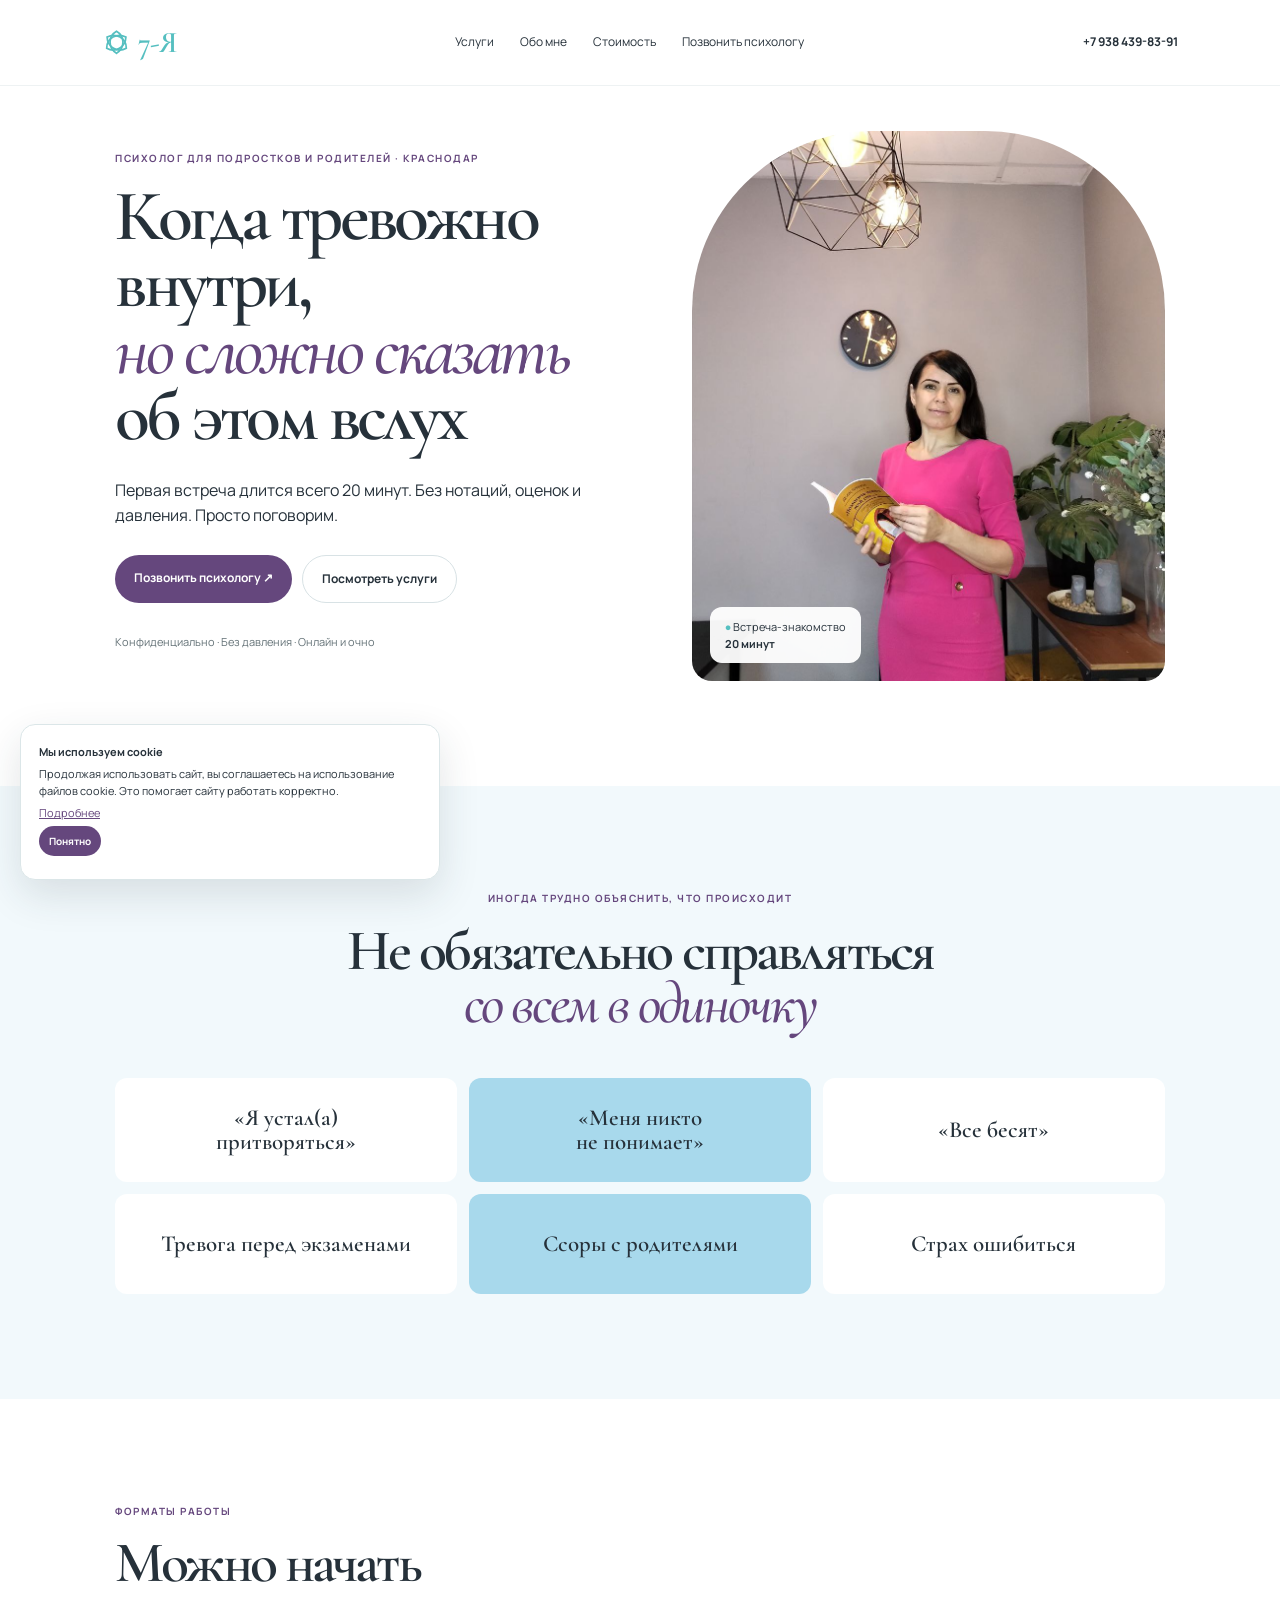
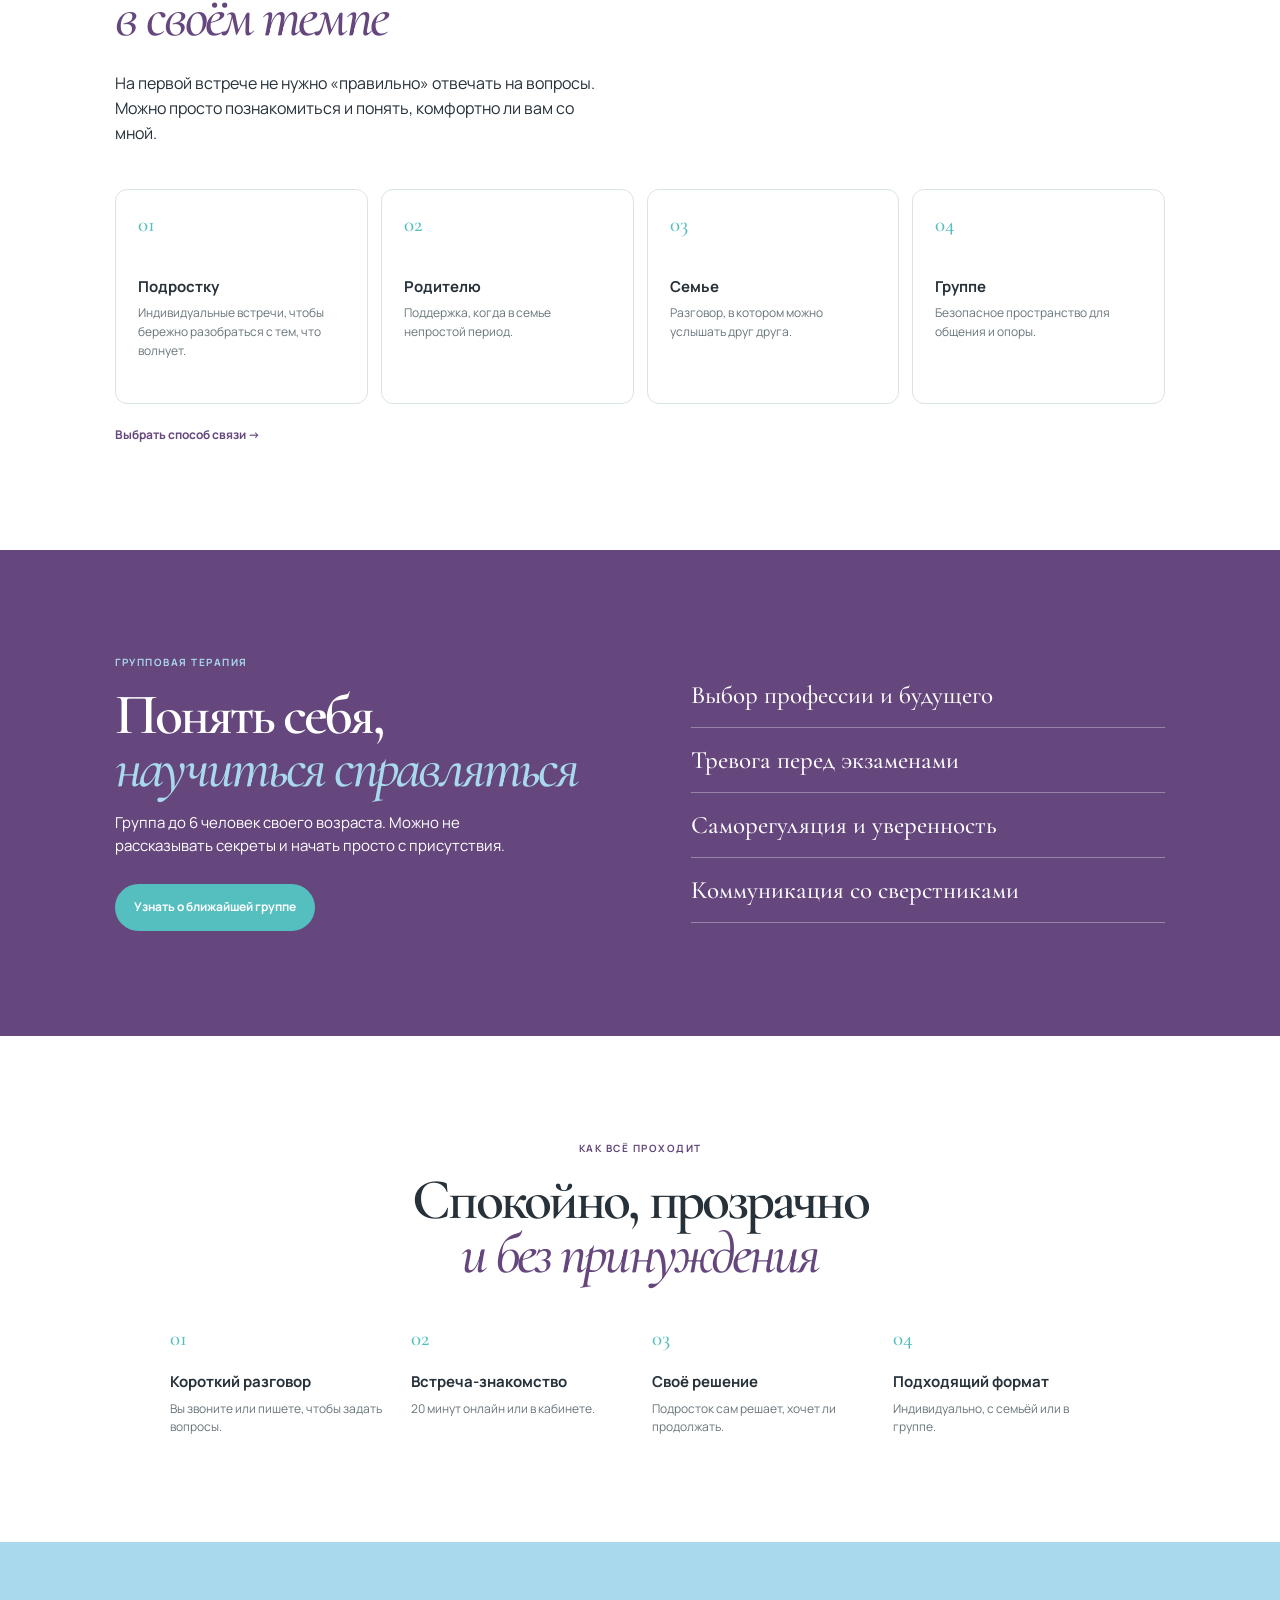
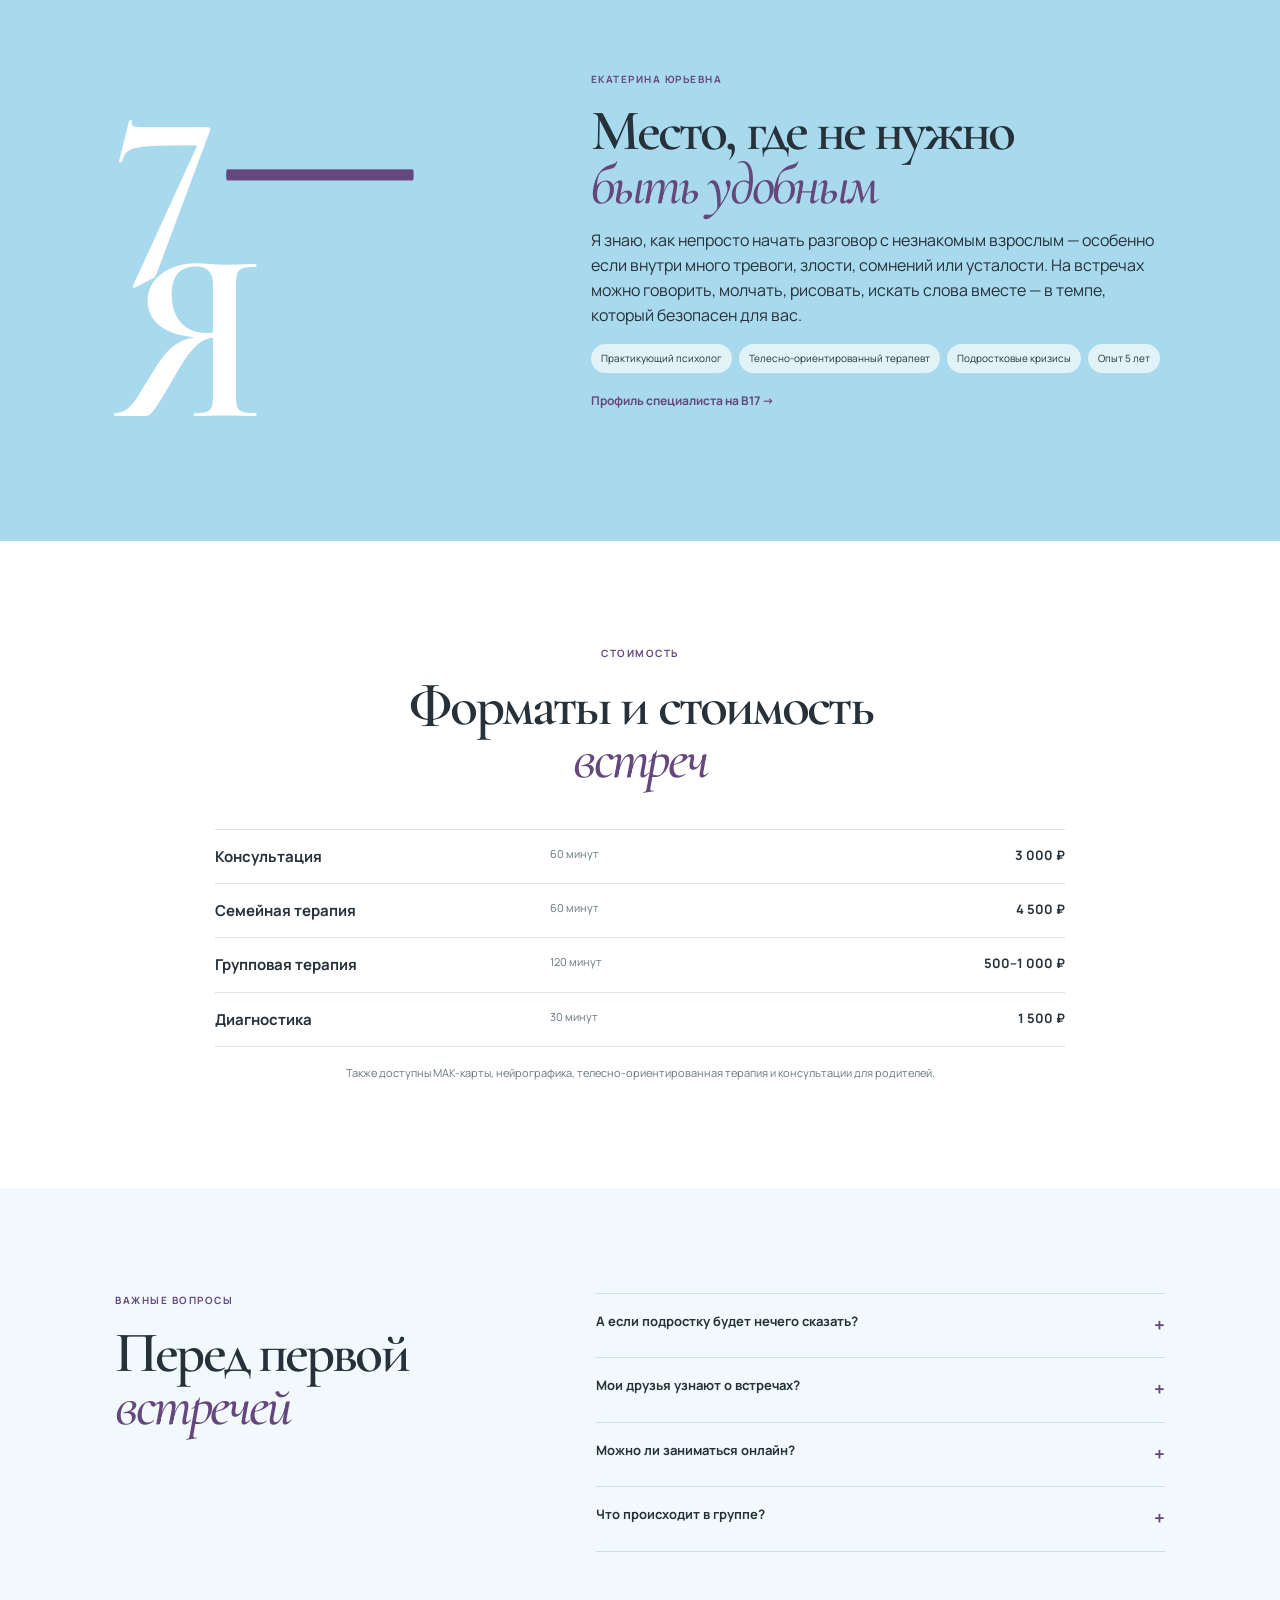
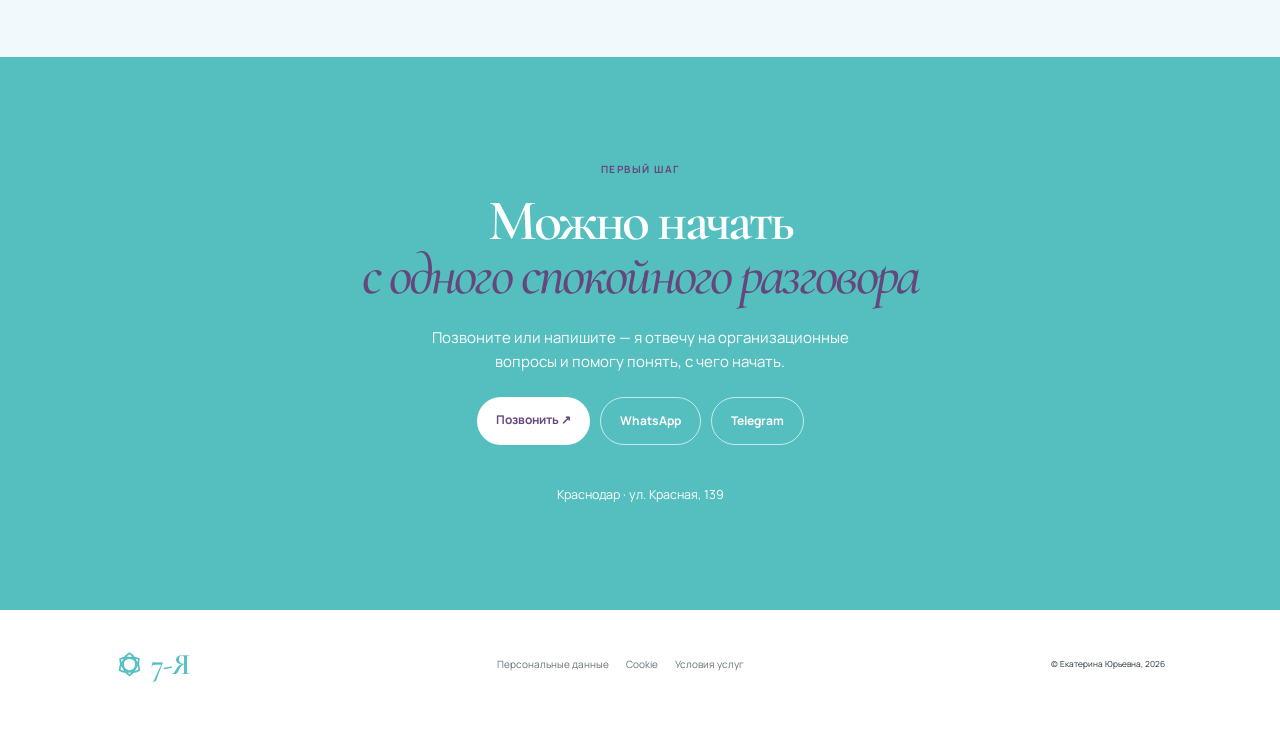
==== index.html @ a38f3672 "Link services CTA to contact options" ====
<!doctype html>
<html lang="ru"><head><meta charset="UTF-8"><meta name="viewport" content="width=device-width,initial-scale=1.0"><meta name="description" content="Психолог для подростков и семей в Краснодаре. Бережная поддержка без оценок и давления."><title>7-Я — психолог для подростков и родителей</title><link rel="preconnect" href="https://fonts.googleapis.com"><link rel="preconnect" href="https://fonts.gstatic.com" crossorigin><link href="https://fonts.googleapis.com/css2?family=Cormorant+Garamond:wght@500;600;700&family=Manrope:wght@400;500;600;700&display=swap" rel="stylesheet"><link rel="stylesheet" href="styles.css"></head>
<body><header><a class="brand" href="#top" aria-label="7-Я, на главную"><svg class="triquetra" viewBox="0 0 64 64" aria-hidden="true"><g fill="none" stroke="currentColor" stroke-width="3.8" stroke-linecap="round"><path d="M32 7C13 18 13 44 32 56C51 44 51 18 32 7Z"/><path d="M32 7C13 18 13 44 32 56C51 44 51 18 32 7Z" transform="rotate(120 32 32)"/><path d="M32 7C13 18 13 44 32 56C51 44 51 18 32 7Z" transform="rotate(240 32 32)"/></g></svg><span class="brand-name">7-Я</span></a><nav id="site-menu"><a href="#services">Услуги</a><a href="#about">Обо мне</a><a href="#prices">Стоимость</a><a class="menu-call" href="tel:+79384398391">Позвонить психологу</a></nav><a href="tel:+79384398391" class="phone">+7 938 439-83-91</a><a href="tel:+79384398391" class="phone-icon" aria-label="Позвонить психологу">☎</a><button class="menu-toggle" aria-label="Открыть меню" aria-expanded="false" aria-controls="site-menu"><span></span><span></span><span></span></button></header>
<main id="top"><section class="hero section"><div><p class="eyebrow">Психолог для подростков и родителей · Краснодар</p><h1>Когда тревожно внутри,<br><i>но сложно сказать</i> об этом вслух</h1><p class="lead">Первая встреча длится всего 20 минут. Без нотаций, оценок и давления. Просто поговорим.</p><p class="buttons"><a class="button" href="tel:+79384398391" aria-label="Позвонить психологу по номеру +7 938 439-83-91">Позвонить психологу ↗</a><a class="button secondary" href="#services">Посмотреть услуги</a></p><p class="facts">Конфиденциально · Без давления · Онлайн и очно</p></div><div class="hero-photo"><img src="assets/hero-ekaterina.png" alt="Екатерина Юрьевна в кабинете психолога"><small>● Встреча-знакомство<br><b>20 минут</b></small></div></section>
<section class="section pale center"><p class="eyebrow">Иногда трудно объяснить, что происходит</p><h2>Не обязательно справляться<br><i>со всем в одиночку</i></h2><div class="feelings"><span>«Я устал(а)<br>притворяться»</span><span>«Меня никто<br>не понимает»</span><span>«Все бесят»</span><span>Тревога перед экзаменами</span><span>Ссоры с родителями</span><span>Страх ошибиться</span></div></section>
<section id="services" class="section"><p class="eyebrow">Форматы работы</p><h2>Можно начать<br><i>в своём темпе</i></h2><p class="intro">На первой встрече не нужно «правильно» отвечать на вопросы. Можно просто познакомиться и понять, комфортно ли вам со мной.</p><div class="cards"><article><b>01</b><h3>Подростку</h3><p>Индивидуальные встречи, чтобы бережно разобраться с тем, что волнует.</p></article><article><b>02</b><h3>Родителю</h3><p>Поддержка, когда в семье непростой период.</p></article><article><b>03</b><h3>Семье</h3><p>Разговор, в котором можно услышать друг друга.</p></article><article><b>04</b><h3>Группе</h3><p>Безопасное пространство для общения и опоры.</p></article></div><a class="link" href="#contact">Выбрать способ связи →</a></section>
<section class="section violet group"><div><p class="eyebrow">Групповая терапия</p><h2>Понять себя,<br><i>научиться справляться</i></h2><p>Группа до 6 человек своего возраста. Можно не рассказывать секреты и начать просто с присутствия.</p><a class="button aqua" href="tel:+79384398391">Узнать о ближайшей группе</a></div><ul><li>Выбор профессии и будущего</li><li>Тревога перед экзаменами</li><li>Саморегуляция и уверенность</li><li>Коммуникация со сверстниками</li></ul></section>
<section class="section center"><p class="eyebrow">Как всё проходит</p><h2>Спокойно, прозрачно<br><i>и без принуждения</i></h2><div class="steps"><article><b>01</b><h3>Короткий разговор</h3><p>Вы звоните или пишете, чтобы задать вопросы.</p></article><article><b>02</b><h3>Встреча-знакомство</h3><p>20 минут онлайн или в кабинете.</p></article><article><b>03</b><h3>Своё решение</h3><p>Подросток сам решает, хочет ли продолжать.</p></article><article><b>04</b><h3>Подходящий формат</h3><p>Индивидуально, с семьёй или в группе.</p></article></div></section>
<section id="about" class="section about"><div class="seven">7<span>—</span>Я</div><div><p class="eyebrow">Екатерина Юрьевна</p><h2>Место, где не нужно<br><i>быть удобным</i></h2><p>Я знаю, как непросто начать разговор с незнакомым взрослым — особенно если внутри много тревоги, злости, сомнений или усталости. На встречах можно говорить, молчать, рисовать, искать слова вместе — в темпе, который безопасен для вас.</p><p class="tags"><span>Практикующий психолог</span><span>Телесно-ориентированный терапевт</span><span>Подростковые кризисы</span><span>Опыт 5 лет</span></p><a class="link" href="https://www.b17.ru/id671704/?prt=671704" target="_blank" rel="noreferrer">Профиль специалиста на B17 →</a></div></section>
<section id="prices" class="section center"><p class="eyebrow">Стоимость</p><h2>Форматы и стоимость<br><i>встреч</i></h2><div class="prices"><p><b>Консультация</b><span>60 минут</span><strong>3 000 ₽</strong></p><p><b>Семейная терапия</b><span>60 минут</span><strong>4 500 ₽</strong></p><p><b>Групповая терапия</b><span>120 минут</span><strong>500–1 000 ₽</strong></p><p><b>Диагностика</b><span>30 минут</span><strong>1 500 ₽</strong></p></div><small>Также доступны МАК-карты, нейрографика, телесно-ориентированная терапия и консультации для родителей.</small></section>
<section class="section pale faq"><div><p class="eyebrow">Важные вопросы</p><h2>Перед первой<br><i>встречей</i></h2></div><div><details><summary>А если подростку будет нечего сказать? <b>+</b></summary><p>Это нормально. Молчание тоже может быть частью разговора — психолог умеет бережно оставлять для него место.</p></details><details><summary>Мои друзья узнают о встречах? <b>+</b></summary><p>Нет. Конфиденциальность — важная часть безопасного пространства.</p></details><details><summary>Можно ли заниматься онлайн? <b>+</b></summary><p>Да, можно выбрать онлайн-встречу или очный формат в Краснодаре.</p></details><details><summary>Что происходит в группе? <b>+</b></summary><p>В группе действуют правила уважения и конфиденциальности.</p></details></div></section>
<section id="contact" class="section contact center"><p class="eyebrow">Первый шаг</p><h2>Можно начать<br><i>с одного спокойного разговора</i></h2><p>Позвоните или напишите — я отвечу на организационные вопросы и помогу понять, с чего начать.</p><p class="buttons"><a class="button white" href="tel:+79384398391">Позвонить ↗</a><a class="button clear" href="https://wa.me/79384398391">WhatsApp</a><a class="button clear" href="https://t.me/Kattifa">Telegram</a></p><small>Краснодар · ул. Красная, 139</small></section></main>
<footer><a class="brand" href="#top" aria-label="7-Я, на главную"><svg class="triquetra" viewBox="0 0 64 64" aria-hidden="true"><g fill="none" stroke="currentColor" stroke-width="3.8" stroke-linecap="round"><path d="M32 7C13 18 13 44 32 56C51 44 51 18 32 7Z"/><path d="M32 7C13 18 13 44 32 56C51 44 51 18 32 7Z" transform="rotate(120 32 32)"/><path d="M32 7C13 18 13 44 32 56C51 44 51 18 32 7Z" transform="rotate(240 32 32)"/></g></svg><span class="brand-name">7-Я</span></a><div><a href="legal.html#privacy">Персональные данные</a><a href="legal.html#cookies">Cookie</a><a href="legal.html#offer">Условия услуг</a></div><small>© Екатерина Юрьевна, 2026</small></footer><div class="mobile"><a href="tel:+79384398391">Позвонить</a><a href="https://wa.me/79384398391">Написать</a><a href="#services">Услуги</a></div><aside class="cookie" id="cookie"><b>Мы используем cookie</b><p>Продолжая использовать сайт, вы соглашаетесь на использование файлов cookie. Это помогает сайту работать корректно.</p><a href="legal.html#cookies">Подробнее</a><p><button data-cookie="accepted">Понятно</button></p></aside><script src="script.js"></script></body></html>
---- styles.css ----
:root{--ink:#26313a;--v:#65477d;--t:#55bfc0;--sky:#a8d9ec;--pale:#f2f9fc;--serif:"Cormorant Garamond",Georgia,serif;--sans:Manrope,Arial,sans-serif}*{box-sizing:border-box}html{scroll-behavior:smooth}body{margin:0;color:var(--ink);font:400 15px/1.55 var(--sans)}a{text-decoration:none;color:inherit}header{height:86px;padding:0 8vw;display:flex;align-items:center;justify-content:space-between;gap:25px}.brand{font:600 30px/1 var(--serif)}.brand span{color:var(--t)}nav{display:flex;gap:26px;font-size:12px}.phone{font-size:12px;font-weight:700}.section{padding:105px 9vw}.hero{display:grid;grid-template-columns:1.04fr .96fr;gap:5vw;align-items:center;padding-top:45px;min-height:650px}.eyebrow{font-size:10px;letter-spacing:.15em;text-transform:uppercase;color:var(--v);font-weight:700;margin:0 0 18px}h1,h2{font:600 clamp(46px,5.6vw,77px)/.93 var(--serif);letter-spacing:-.05em;margin:0}h2{font-size:clamp(42px,4.5vw,65px)}h1 i,h2 i{font-weight:500;color:var(--v)}.lead,.intro{font-size:16px;max-width:500px;margin:27px 0}.buttons{display:flex;gap:10px;flex-wrap:wrap}.button{display:inline-flex;padding:14px 19px;border-radius:99px;background:var(--v);color:#fff;font-size:12px;font-weight:700;transition:.2s}.button:hover{transform:translateY(-2px)}.secondary{background:#fff;color:var(--ink);border:1px solid #d8e2e5}.facts{font-size:11px;color:#647277;margin-top:30px}.hero-photo{height:550px;position:relative;border-radius:180px 180px 20px 20px;overflow:hidden}.hero-photo img{width:100%;height:100%;object-fit:cover}.hero-photo small{position:absolute;bottom:18px;left:18px;background:#fffffff2;padding:11px 15px;border-radius:12px;font-size:11px}.hero-photo small:first-letter{color:var(--t)}.pale{background:var(--pale)}.center{text-align:center}.feelings{display:grid;grid-template-columns:repeat(3,1fr);gap:12px;margin-top:46px}.feelings span{padding:28px 12px;min-height:100px;border-radius:12px;background:#fff;display:flex;align-items:center;justify-content:center;font:600 23px/1.05 var(--serif)}.feelings span:nth-child(2),.feelings span:nth-child(5){background:var(--sky)}.cards{display:grid;grid-template-columns:repeat(4,1fr);gap:13px;margin:43px 0 18px;text-align:left}.cards article{min-height:215px;border:1px solid #d9e4e7;border-radius:12px;padding:22px}.cards article>b,.steps article>b{color:var(--t);font:500 21px var(--serif)}h3{margin:38px 0 6px;font-size:15px}.cards p,.steps p{margin:0;color:#67747a;font-size:12px}.link{font-size:12px;font-weight:700;color:var(--v)}.violet{background:var(--v);color:#fff}.violet .eyebrow,.violet h2 i{color:var(--sky)}.group{display:grid;grid-template-columns:1fr 1fr;align-items:center;gap:8vw}.group>div>p{max-width:420px}.aqua{background:var(--t);margin-top:12px}.group ul{padding:0;margin:0;list-style:none}.group li{font:500 25px var(--serif);padding:17px 0;border-bottom:1px solid #ffffff55}.steps{margin:45px auto 0;max-width:940px;display:grid;grid-template-columns:repeat(4,1fr);text-align:left;gap:24px}.steps h3{margin:18px 0 7px}.about{background:var(--sky);display:grid;grid-template-columns:.65fr 1fr;gap:8vw;align-items:center}.seven{font:600 clamp(140px,19vw,270px)/.8 var(--serif);color:#fff}.seven span{color:var(--v)}.about>div>p:not(.eyebrow):not(.tags){font-size:16px;max-width:580px}.tags{display:flex;flex-wrap:wrap;gap:7px}.tags span{font-size:10px;background:#ffffffa8;border-radius:99px;padding:7px 10px}.prices{margin:42px auto 13px;max-width:850px;border-top:1px solid #d8e3e6;text-align:left}.prices p{display:grid;grid-template-columns:1.3fr 1fr 1fr;margin:0;padding:15px 0;border-bottom:1px solid #d8e3e6}.prices span,.prices+small{font-size:11px;color:#68777d}.prices strong{text-align:right;font-size:13px}.faq{display:grid;grid-template-columns:.8fr 1.2fr;gap:8vw;text-align:left}.faq details{padding:17px 0;border-top:1px solid #cfdee2}.faq details:last-child{border-bottom:1px solid #cfdee2}.faq summary{font-size:13px;font-weight:700;cursor:pointer;list-style:none;display:flex;justify-content:space-between}.faq summary::-webkit-details-marker{display:none}.faq summary b{color:var(--v);font-size:19px}.faq details p{font-size:12px;color:#647278}.contact{background:var(--t);color:#fff}.contact .eyebrow,.contact h2 i{color:var(--v)}.contact>p:not(.eyebrow){max-width:480px;margin:24px auto}.contact .buttons{justify-content:center}.white{background:#fff;color:var(--v)}.clear{background:transparent;border:1px solid #ffffffaa}.contact small{display:block;margin-top:40px}footer{padding:40px 9vw 55px;display:flex;align-items:center;justify-content:space-between;font-size:10px}footer div{display:flex;gap:17px;color:#647278}.cookie{position:fixed;z-index:5;bottom:20px;left:20px;max-width:420px;background:#fff;padding:18px;border:1px solid #dbe6e8;border-radius:15px;box-shadow:0 15px 40px #26313a22;font-size:11px}.cookie p{margin:5px 0}.cookie>a{color:var(--v);text-decoration:underline}.cookie button{font:700 10px var(--sans);background:var(--v);border:0;color:#fff;padding:8px 10px;border-radius:99px;cursor:pointer}.cookie .muted{background:var(--pale);color:var(--ink)}.cookie .x{position:absolute;right:10px;top:8px;background:none;color:#647278;font-size:18px}.cookie .settings{display:block;border-top:1px solid #e0e8ea;padding-top:9px}.cookie .settings button{margin-left:8px}.mobile{display:none}.legal{max-width:1000px;padding-top:70px}.legal .lead{max-width:680px}.legal-nav{display:flex;flex-wrap:wrap;gap:10px;margin:45px 0 65px}.legal-nav a{padding:8px 11px;background:var(--pale);border-radius:99px;font-size:11px;font-weight:700}.legal section{padding:0 0 45px}.legal h2{font-size:41px;margin-bottom:20px}.legal h3{margin:23px 0 7px}.legal section p{max-width:760px;color:#4c5a60}
@media(max-width:760px){header{height:68px;padding:0 6vw}header nav,.phone{display:none}.section{padding:75px 6vw}.hero{display:flex;flex-direction:column;padding-top:20px;min-height:0}.hero-photo{order:-1;width:100%;height:420px;border-radius:125px 125px 18px 18px}.feelings,.cards{grid-template-columns:1fr 1fr}.feelings{margin-top:32px}.feelings span{font-size:20px}.cards article{min-height:185px;padding:18px}.cards h3{margin-top:29px}.group,.about,.faq{display:block}.group ul{margin-top:36px}.group li{font-size:21px}.steps{grid-template-columns:1fr 1fr;gap:28px}.seven{font-size:135px;margin-bottom:36px}.prices p{grid-template-columns:1.2fr .6fr .9fr}.faq>div+div{margin-top:38px}.contact h2{font-size:45px}footer{display:block;padding:30px 6vw 80px}footer div{display:grid;gap:7px;margin:20px 0}.mobile{position:fixed;bottom:0;z-index:4;width:100%;height:60px;display:grid;grid-template-columns:repeat(3,1fr);align-items:center;text-align:center;background:#fff;border-top:1px solid #dbe6e8;font-size:10px;font-weight:700}.mobile a:first-child{color:var(--v)}.cookie{left:10px;right:10px;bottom:70px;max-width:none}.legal{padding-top:45px}.legal h1{font-size:52px}.legal h2{font-size:38px}}

/* Fixed navigation and mobile controls */
body{padding-top:86px}header{position:fixed;top:0;left:0;right:0;z-index:20;background:rgba(255,255,255,.96);border-bottom:1px solid #eef2f3;backdrop-filter:blur(12px)}.phone-icon,.menu-toggle{display:none}.hero-photo img{object-position:center 33%}.brand{display:inline-flex;align-items:center;gap:7px;color:var(--ink)}.brand-name{font:600 30px/1 var(--serif);letter-spacing:-1px}.triquetra{width:29px;height:29px;color:var(--t);flex:0 0 auto}
@media(max-width:760px){body{padding-top:68px}header{height:68px;padding:0 6vw}.phone{display:none}.phone-icon{display:grid;place-items:center;margin-left:auto;width:34px;height:34px;border:1px solid #d8e2e5;border-radius:50%;font-size:17px;color:var(--v)}.menu-toggle{display:grid;gap:4px;width:34px;height:34px;padding:8px;border:0;background:transparent;cursor:pointer}.menu-toggle span{display:block;width:100%;height:1.5px;background:var(--ink);transition:.2s}.menu-toggle[aria-expanded="true"] span:nth-child(1){transform:translateY(5.5px) rotate(45deg)}.menu-toggle[aria-expanded="true"] span:nth-child(2){opacity:0}.menu-toggle[aria-expanded="true"] span:nth-child(3){transform:translateY(-5.5px) rotate(-45deg)}header nav.open{display:grid;position:absolute;top:60px;left:6vw;right:6vw;z-index:21;padding:18px;background:#fff;border:1px solid #d8e2e5;border-radius:14px;box-shadow:0 14px 34px #26313a18;font-size:13px}.menu-call{margin-top:6px;padding:11px 13px;border-radius:10px;background:var(--v);color:#fff;text-align:center;font-weight:700}.hero-photo img{object-position:center 27%}}
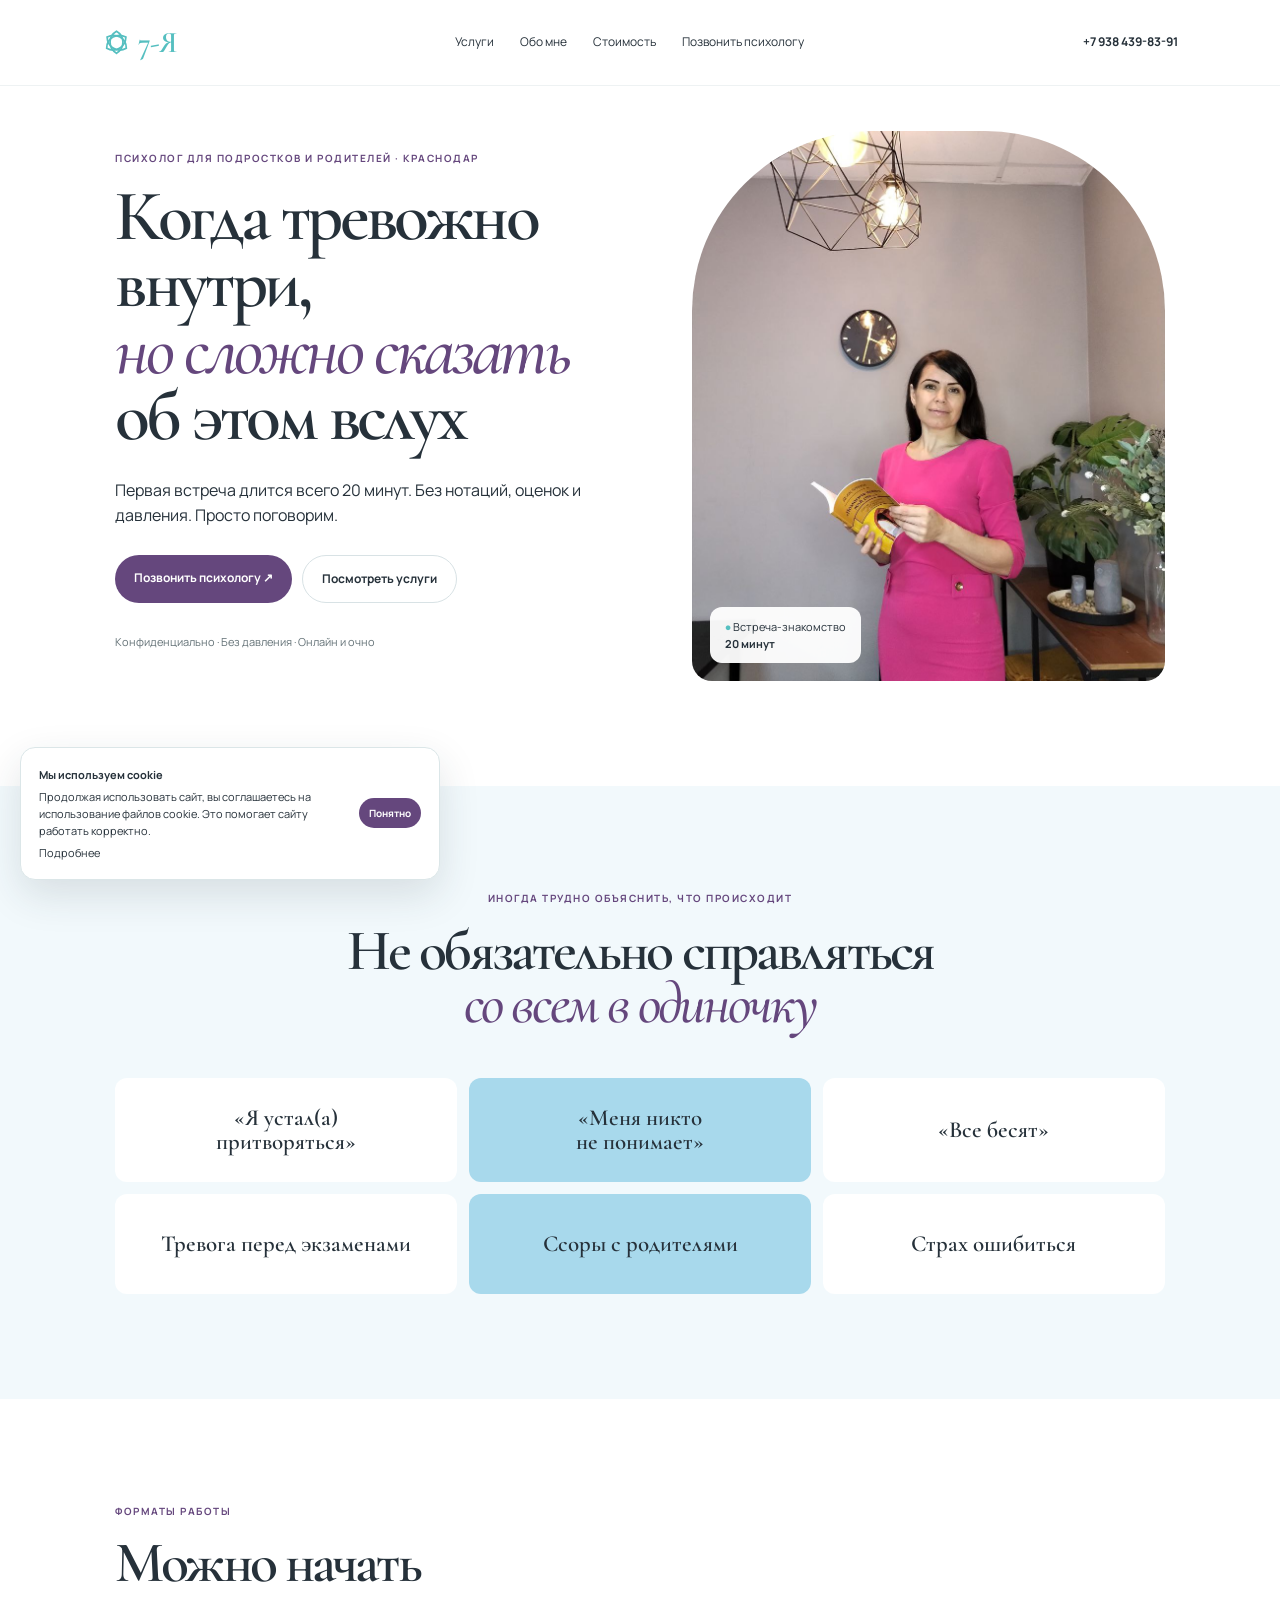
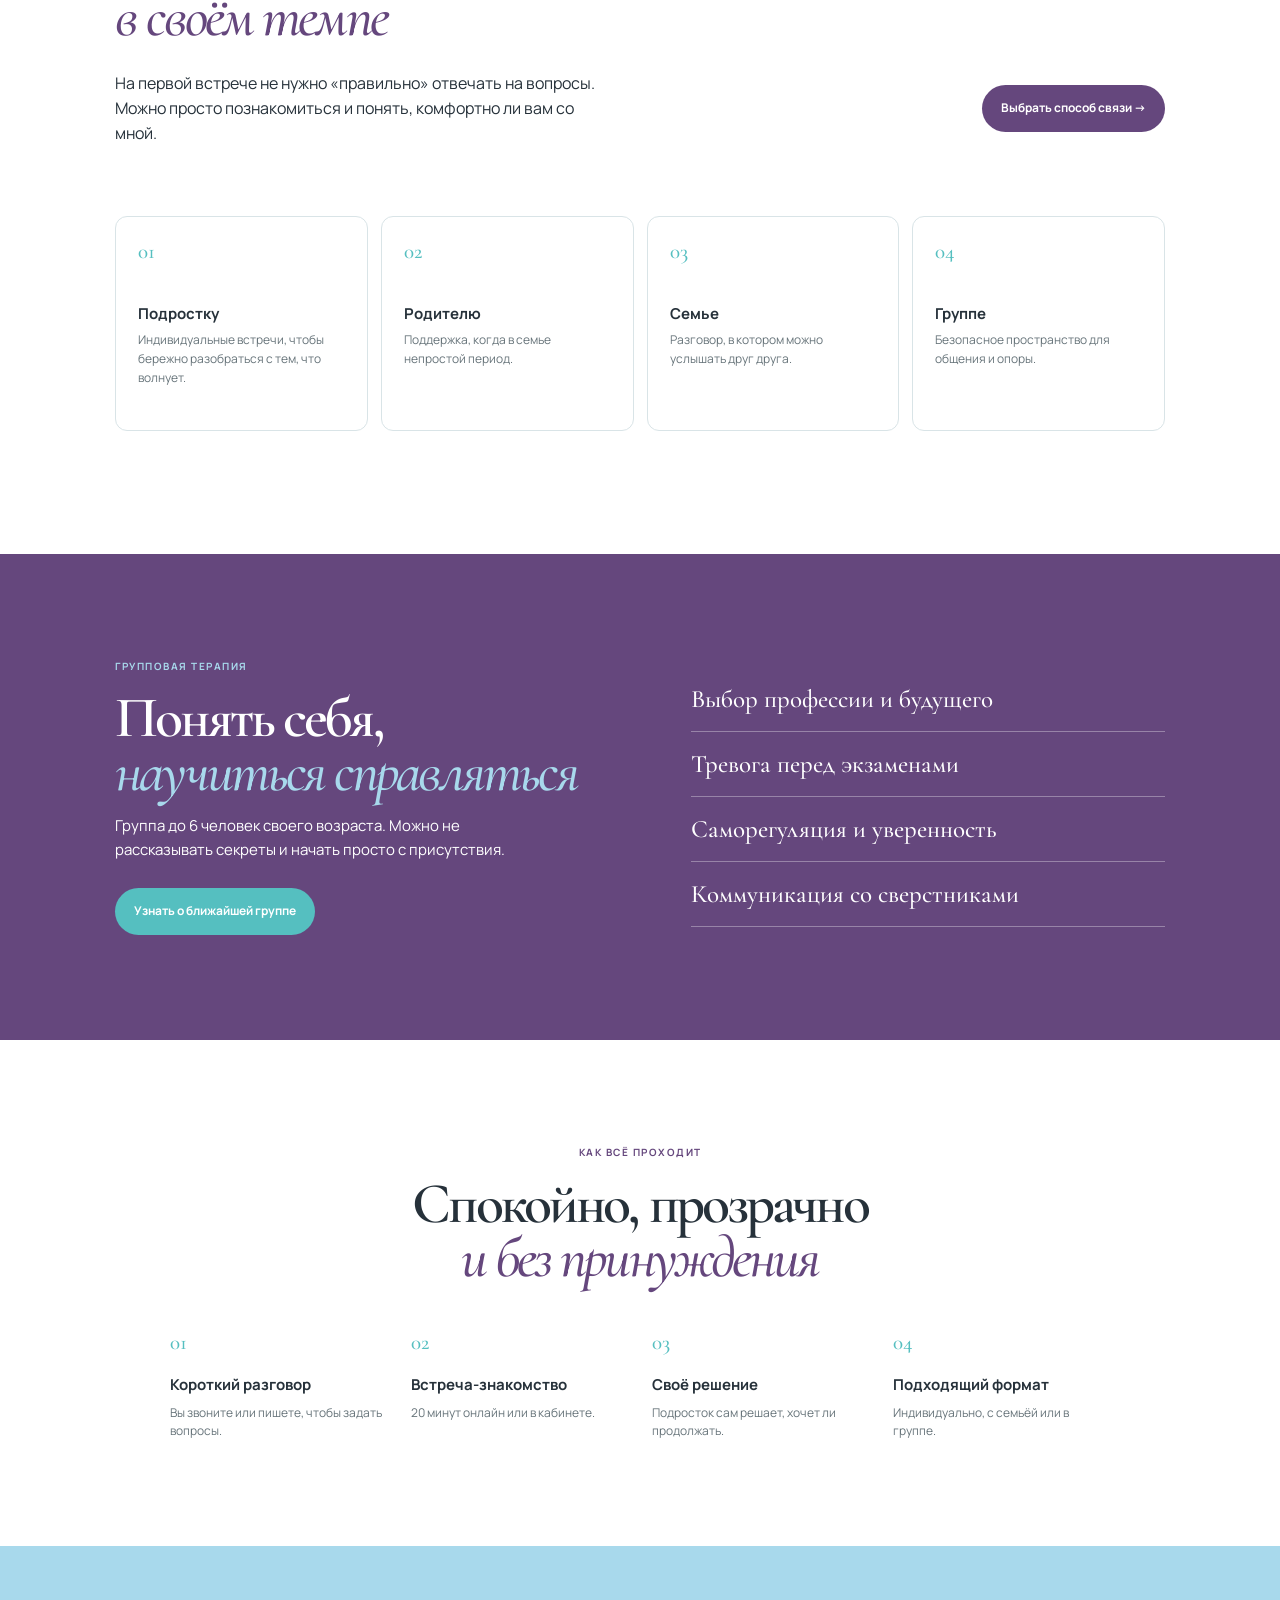
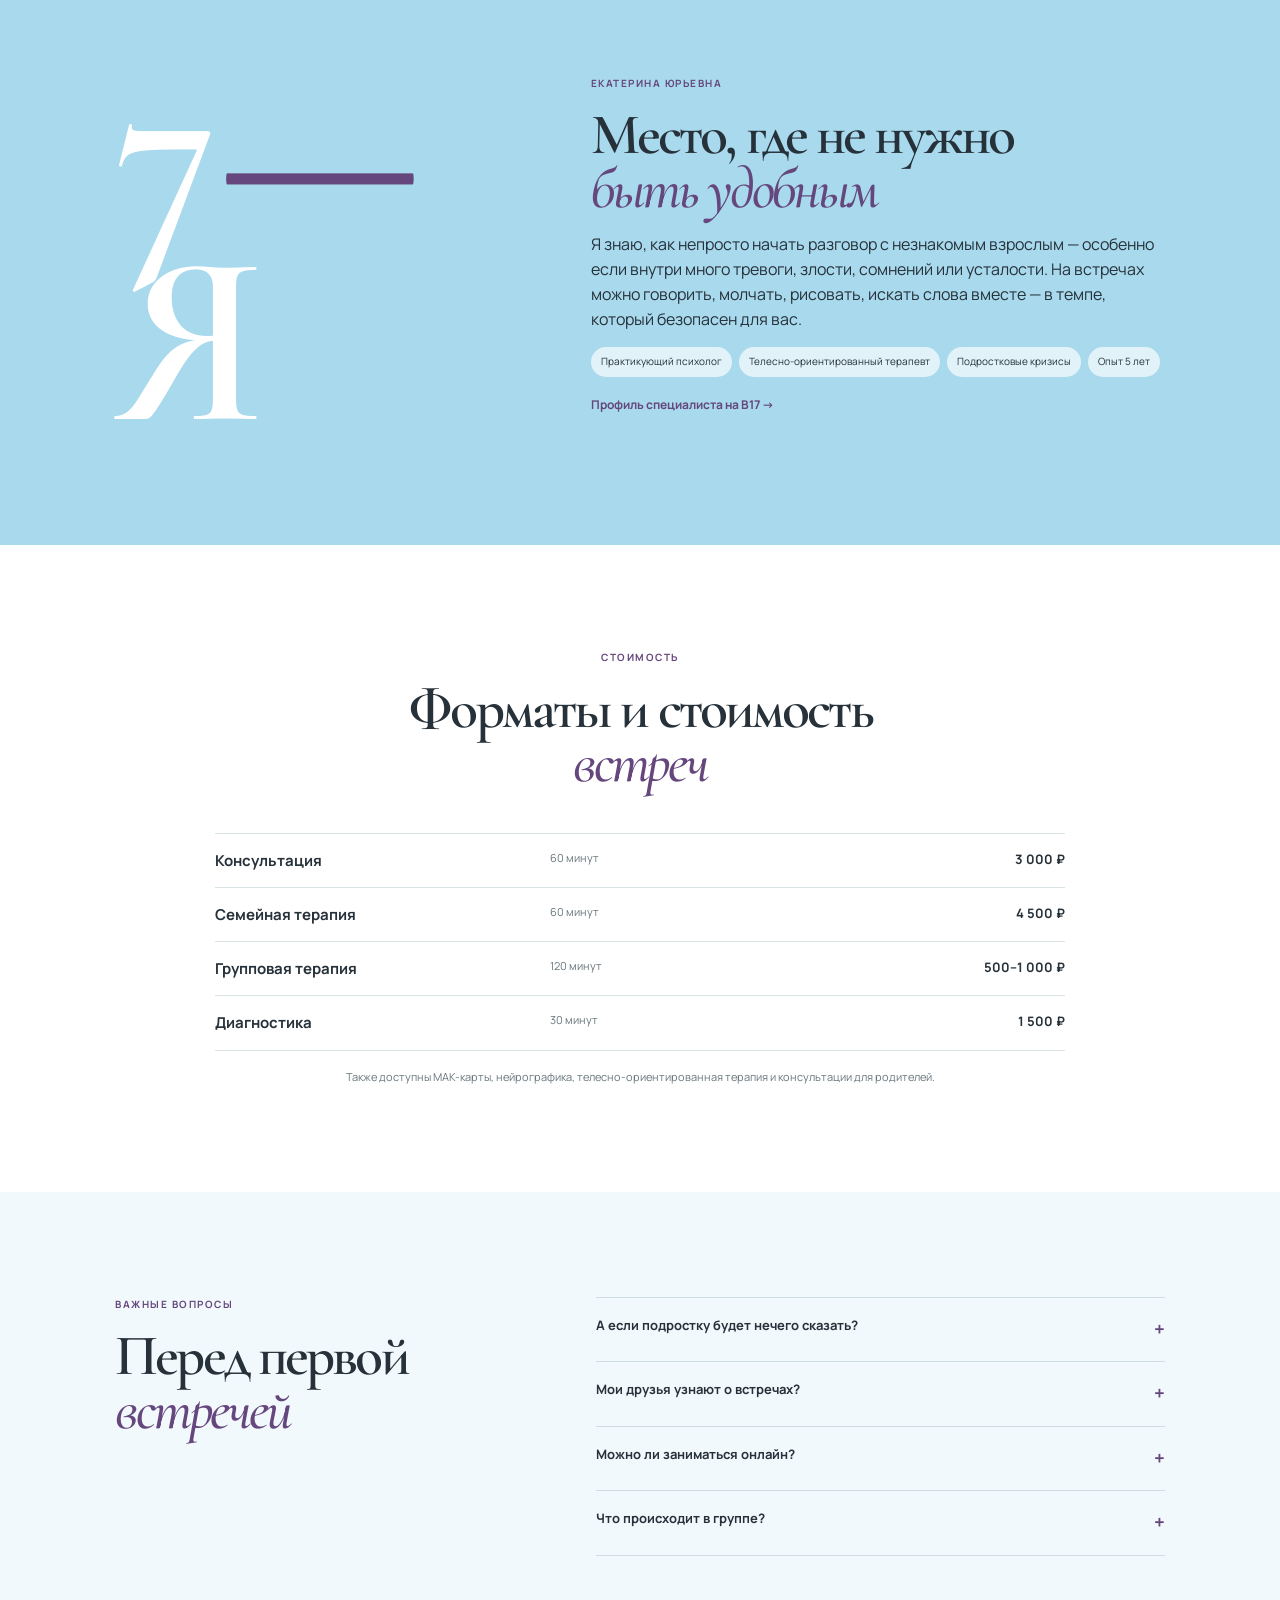
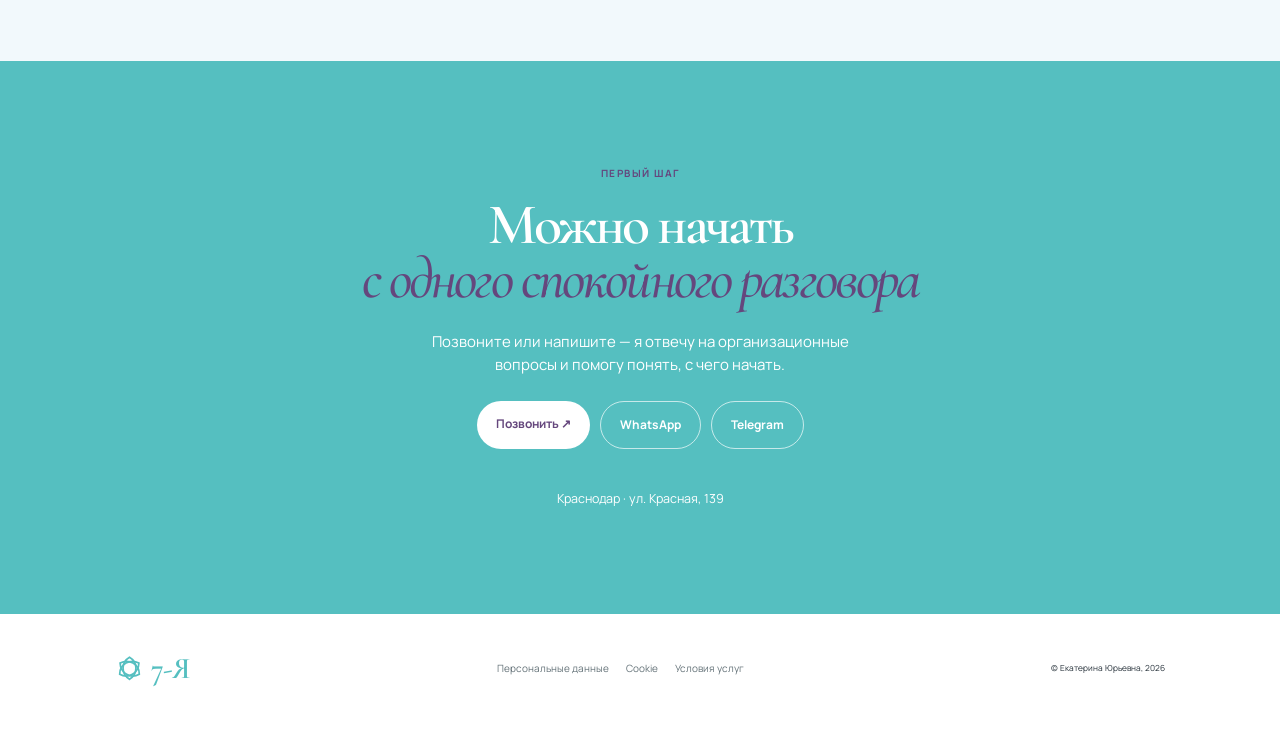
==== commit ae70a074: "Align cookie notice action" ====
--- a/index.html
+++ b/index.html
@@ -3,11 +3,11 @@
 <body><header><a class="brand" href="#top" aria-label="7-Я, на главную"><svg class="triquetra" viewBox="0 0 64 64" aria-hidden="true"><g fill="none" stroke="currentColor" stroke-width="3.8" stroke-linecap="round"><path d="M32 7C13 18 13 44 32 56C51 44 51 18 32 7Z"/><path d="M32 7C13 18 13 44 32 56C51 44 51 18 32 7Z" transform="rotate(120 32 32)"/><path d="M32 7C13 18 13 44 32 56C51 44 51 18 32 7Z" transform="rotate(240 32 32)"/></g></svg><span class="brand-name">7-Я</span></a><nav id="site-menu"><a href="#services">Услуги</a><a href="#about">Обо мне</a><a href="#prices">Стоимость</a><a class="menu-call" href="tel:+79384398391">Позвонить психологу</a></nav><a href="tel:+79384398391" class="phone">+7 938 439-83-91</a><a href="tel:+79384398391" class="phone-icon" aria-label="Позвонить психологу">☎</a><button class="menu-toggle" aria-label="Открыть меню" aria-expanded="false" aria-controls="site-menu"><span></span><span></span><span></span></button></header>
 <main id="top"><section class="hero section"><div><p class="eyebrow">Психолог для подростков и родителей · Краснодар</p><h1>Когда тревожно внутри,<br><i>но сложно сказать</i> об этом вслух</h1><p class="lead">Первая встреча длится всего 20 минут. Без нотаций, оценок и давления. Просто поговорим.</p><p class="buttons"><a class="button" href="tel:+79384398391" aria-label="Позвонить психологу по номеру +7 938 439-83-91">Позвонить психологу ↗</a><a class="button secondary" href="#services">Посмотреть услуги</a></p><p class="facts">Конфиденциально · Без давления · Онлайн и очно</p></div><div class="hero-photo"><img src="assets/hero-ekaterina.png" alt="Екатерина Юрьевна в кабинете психолога"><small>● Встреча-знакомство<br><b>20 минут</b></small></div></section>
 <section class="section pale center"><p class="eyebrow">Иногда трудно объяснить, что происходит</p><h2>Не обязательно справляться<br><i>со всем в одиночку</i></h2><div class="feelings"><span>«Я устал(а)<br>притворяться»</span><span>«Меня никто<br>не понимает»</span><span>«Все бесят»</span><span>Тревога перед экзаменами</span><span>Ссоры с родителями</span><span>Страх ошибиться</span></div></section>
-<section id="services" class="section"><p class="eyebrow">Форматы работы</p><h2>Можно начать<br><i>в своём темпе</i></h2><p class="intro">На первой встрече не нужно «правильно» отвечать на вопросы. Можно просто познакомиться и понять, комфортно ли вам со мной.</p><div class="cards"><article><b>01</b><h3>Подростку</h3><p>Индивидуальные встречи, чтобы бережно разобраться с тем, что волнует.</p></article><article><b>02</b><h3>Родителю</h3><p>Поддержка, когда в семье непростой период.</p></article><article><b>03</b><h3>Семье</h3><p>Разговор, в котором можно услышать друг друга.</p></article><article><b>04</b><h3>Группе</h3><p>Безопасное пространство для общения и опоры.</p></article></div><a class="link" href="#contact">Выбрать способ связи →</a></section>
+<section id="services" class="section"><p class="eyebrow">Форматы работы</p><h2>Можно начать<br><i>в своём темпе</i></h2><div class="service-intro-row"><p class="intro">На первой встрече не нужно «правильно» отвечать на вопросы. Можно просто познакомиться и понять, комфортно ли вам со мной.</p><a class="button service-cta" href="#contact">Выбрать способ связи →</a></div><div class="cards"><article><b>01</b><h3>Подростку</h3><p>Индивидуальные встречи, чтобы бережно разобраться с тем, что волнует.</p></article><article><b>02</b><h3>Родителю</h3><p>Поддержка, когда в семье непростой период.</p></article><article><b>03</b><h3>Семье</h3><p>Разговор, в котором можно услышать друг друга.</p></article><article><b>04</b><h3>Группе</h3><p>Безопасное пространство для общения и опоры.</p></article></div></section>
 <section class="section violet group"><div><p class="eyebrow">Групповая терапия</p><h2>Понять себя,<br><i>научиться справляться</i></h2><p>Группа до 6 человек своего возраста. Можно не рассказывать секреты и начать просто с присутствия.</p><a class="button aqua" href="tel:+79384398391">Узнать о ближайшей группе</a></div><ul><li>Выбор профессии и будущего</li><li>Тревога перед экзаменами</li><li>Саморегуляция и уверенность</li><li>Коммуникация со сверстниками</li></ul></section>
 <section class="section center"><p class="eyebrow">Как всё проходит</p><h2>Спокойно, прозрачно<br><i>и без принуждения</i></h2><div class="steps"><article><b>01</b><h3>Короткий разговор</h3><p>Вы звоните или пишете, чтобы задать вопросы.</p></article><article><b>02</b><h3>Встреча-знакомство</h3><p>20 минут онлайн или в кабинете.</p></article><article><b>03</b><h3>Своё решение</h3><p>Подросток сам решает, хочет ли продолжать.</p></article><article><b>04</b><h3>Подходящий формат</h3><p>Индивидуально, с семьёй или в группе.</p></article></div></section>
 <section id="about" class="section about"><div class="seven">7<span>—</span>Я</div><div><p class="eyebrow">Екатерина Юрьевна</p><h2>Место, где не нужно<br><i>быть удобным</i></h2><p>Я знаю, как непросто начать разговор с незнакомым взрослым — особенно если внутри много тревоги, злости, сомнений или усталости. На встречах можно говорить, молчать, рисовать, искать слова вместе — в темпе, который безопасен для вас.</p><p class="tags"><span>Практикующий психолог</span><span>Телесно-ориентированный терапевт</span><span>Подростковые кризисы</span><span>Опыт 5 лет</span></p><a class="link" href="https://www.b17.ru/id671704/?prt=671704" target="_blank" rel="noreferrer">Профиль специалиста на B17 →</a></div></section>
 <section id="prices" class="section center"><p class="eyebrow">Стоимость</p><h2>Форматы и стоимость<br><i>встреч</i></h2><div class="prices"><p><b>Консультация</b><span>60 минут</span><strong>3 000 ₽</strong></p><p><b>Семейная терапия</b><span>60 минут</span><strong>4 500 ₽</strong></p><p><b>Групповая терапия</b><span>120 минут</span><strong>500–1 000 ₽</strong></p><p><b>Диагностика</b><span>30 минут</span><strong>1 500 ₽</strong></p></div><small>Также доступны МАК-карты, нейрографика, телесно-ориентированная терапия и консультации для родителей.</small></section>
 <section class="section pale faq"><div><p class="eyebrow">Важные вопросы</p><h2>Перед первой<br><i>встречей</i></h2></div><div><details><summary>А если подростку будет нечего сказать? <b>+</b></summary><p>Это нормально. Молчание тоже может быть частью разговора — психолог умеет бережно оставлять для него место.</p></details><details><summary>Мои друзья узнают о встречах? <b>+</b></summary><p>Нет. Конфиденциальность — важная часть безопасного пространства.</p></details><details><summary>Можно ли заниматься онлайн? <b>+</b></summary><p>Да, можно выбрать онлайн-встречу или очный формат в Краснодаре.</p></details><details><summary>Что происходит в группе? <b>+</b></summary><p>В группе действуют правила уважения и конфиденциальности.</p></details></div></section>
 <section id="contact" class="section contact center"><p class="eyebrow">Первый шаг</p><h2>Можно начать<br><i>с одного спокойного разговора</i></h2><p>Позвоните или напишите — я отвечу на организационные вопросы и помогу понять, с чего начать.</p><p class="buttons"><a class="button white" href="tel:+79384398391">Позвонить ↗</a><a class="button clear" href="https://wa.me/79384398391">WhatsApp</a><a class="button clear" href="https://t.me/Kattifa">Telegram</a></p><small>Краснодар · ул. Красная, 139</small></section></main>
-<footer><a class="brand" href="#top" aria-label="7-Я, на главную"><svg class="triquetra" viewBox="0 0 64 64" aria-hidden="true"><g fill="none" stroke="currentColor" stroke-width="3.8" stroke-linecap="round"><path d="M32 7C13 18 13 44 32 56C51 44 51 18 32 7Z"/><path d="M32 7C13 18 13 44 32 56C51 44 51 18 32 7Z" transform="rotate(120 32 32)"/><path d="M32 7C13 18 13 44 32 56C51 44 51 18 32 7Z" transform="rotate(240 32 32)"/></g></svg><span class="brand-name">7-Я</span></a><div><a href="legal.html#privacy">Персональные данные</a><a href="legal.html#cookies">Cookie</a><a href="legal.html#offer">Условия услуг</a></div><small>© Екатерина Юрьевна, 2026</small></footer><div class="mobile"><a href="tel:+79384398391">Позвонить</a><a href="https://wa.me/79384398391">Написать</a><a href="#services">Услуги</a></div><aside class="cookie" id="cookie"><b>Мы используем cookie</b><p>Продолжая использовать сайт, вы соглашаетесь на использование файлов cookie. Это помогает сайту работать корректно.</p><a href="legal.html#cookies">Подробнее</a><p><button data-cookie="accepted">Понятно</button></p></aside><script src="script.js"></script></body></html>
+<footer><a class="brand" href="#top" aria-label="7-Я, на главную"><svg class="triquetra" viewBox="0 0 64 64" aria-hidden="true"><g fill="none" stroke="currentColor" stroke-width="3.8" stroke-linecap="round"><path d="M32 7C13 18 13 44 32 56C51 44 51 18 32 7Z"/><path d="M32 7C13 18 13 44 32 56C51 44 51 18 32 7Z" transform="rotate(120 32 32)"/><path d="M32 7C13 18 13 44 32 56C51 44 51 18 32 7Z" transform="rotate(240 32 32)"/></g></svg><span class="brand-name">7-Я</span></a><div><a href="legal.html#privacy">Персональные данные</a><a href="legal.html#cookies">Cookie</a><a href="legal.html#offer">Условия услуг</a></div><small>© Екатерина Юрьевна, 2026</small></footer><div class="mobile"><a href="tel:+79384398391">Позвонить</a><a href="https://wa.me/79384398391">Написать</a><a href="#services">Услуги</a></div><aside class="cookie" id="cookie"><div class="cookie-copy"><b>Мы используем cookie</b><p>Продолжая использовать сайт, вы соглашаетесь на использование файлов cookie. Это помогает сайту работать корректно.</p><a href="legal.html#cookies">Подробнее</a></div><div class="cookie-action"><button data-cookie="accepted">Понятно</button></div></aside><script src="script.js"></script></body></html>
--- a/styles.css
+++ b/styles.css
@@ -3,4 +3,6 @@
 
 /* Fixed navigation and mobile controls */
 body{padding-top:86px}header{position:fixed;top:0;left:0;right:0;z-index:20;background:rgba(255,255,255,.96);border-bottom:1px solid #eef2f3;backdrop-filter:blur(12px)}.phone-icon,.menu-toggle{display:none}.hero-photo img{object-position:center 33%}.brand{display:inline-flex;align-items:center;gap:7px;color:var(--ink)}.brand-name{font:600 30px/1 var(--serif);letter-spacing:-1px}.triquetra{width:29px;height:29px;color:var(--t);flex:0 0 auto}
+ .service-intro-row{display:flex;align-items:center;justify-content:space-between;gap:28px}.service-intro-row .intro{margin:27px 0}.service-cta{flex:0 0 auto}.cookie{display:flex;align-items:center;gap:20px}.cookie-copy{flex:1}.cookie-action{flex:0 0 auto}.cookie-action button{white-space:nowrap}
 @media(max-width:760px){body{padding-top:68px}header{height:68px;padding:0 6vw}.phone{display:none}.phone-icon{display:grid;place-items:center;margin-left:auto;width:34px;height:34px;border:1px solid #d8e2e5;border-radius:50%;font-size:17px;color:var(--v)}.menu-toggle{display:grid;gap:4px;width:34px;height:34px;padding:8px;border:0;background:transparent;cursor:pointer}.menu-toggle span{display:block;width:100%;height:1.5px;background:var(--ink);transition:.2s}.menu-toggle[aria-expanded="true"] span:nth-child(1){transform:translateY(5.5px) rotate(45deg)}.menu-toggle[aria-expanded="true"] span:nth-child(2){opacity:0}.menu-toggle[aria-expanded="true"] span:nth-child(3){transform:translateY(-5.5px) rotate(-45deg)}header nav.open{display:grid;position:absolute;top:60px;left:6vw;right:6vw;z-index:21;padding:18px;background:#fff;border:1px solid #d8e2e5;border-radius:14px;box-shadow:0 14px 34px #26313a18;font-size:13px}.menu-call{margin-top:6px;padding:11px 13px;border-radius:10px;background:var(--v);color:#fff;text-align:center;font-weight:700}.hero-photo img{object-position:center 27%}}
+@media(max-width:760px){.service-intro-row{display:block}.service-intro-row .service-cta{margin-top:4px}.cookie{display:flex}.cookie-action{align-self:center}}
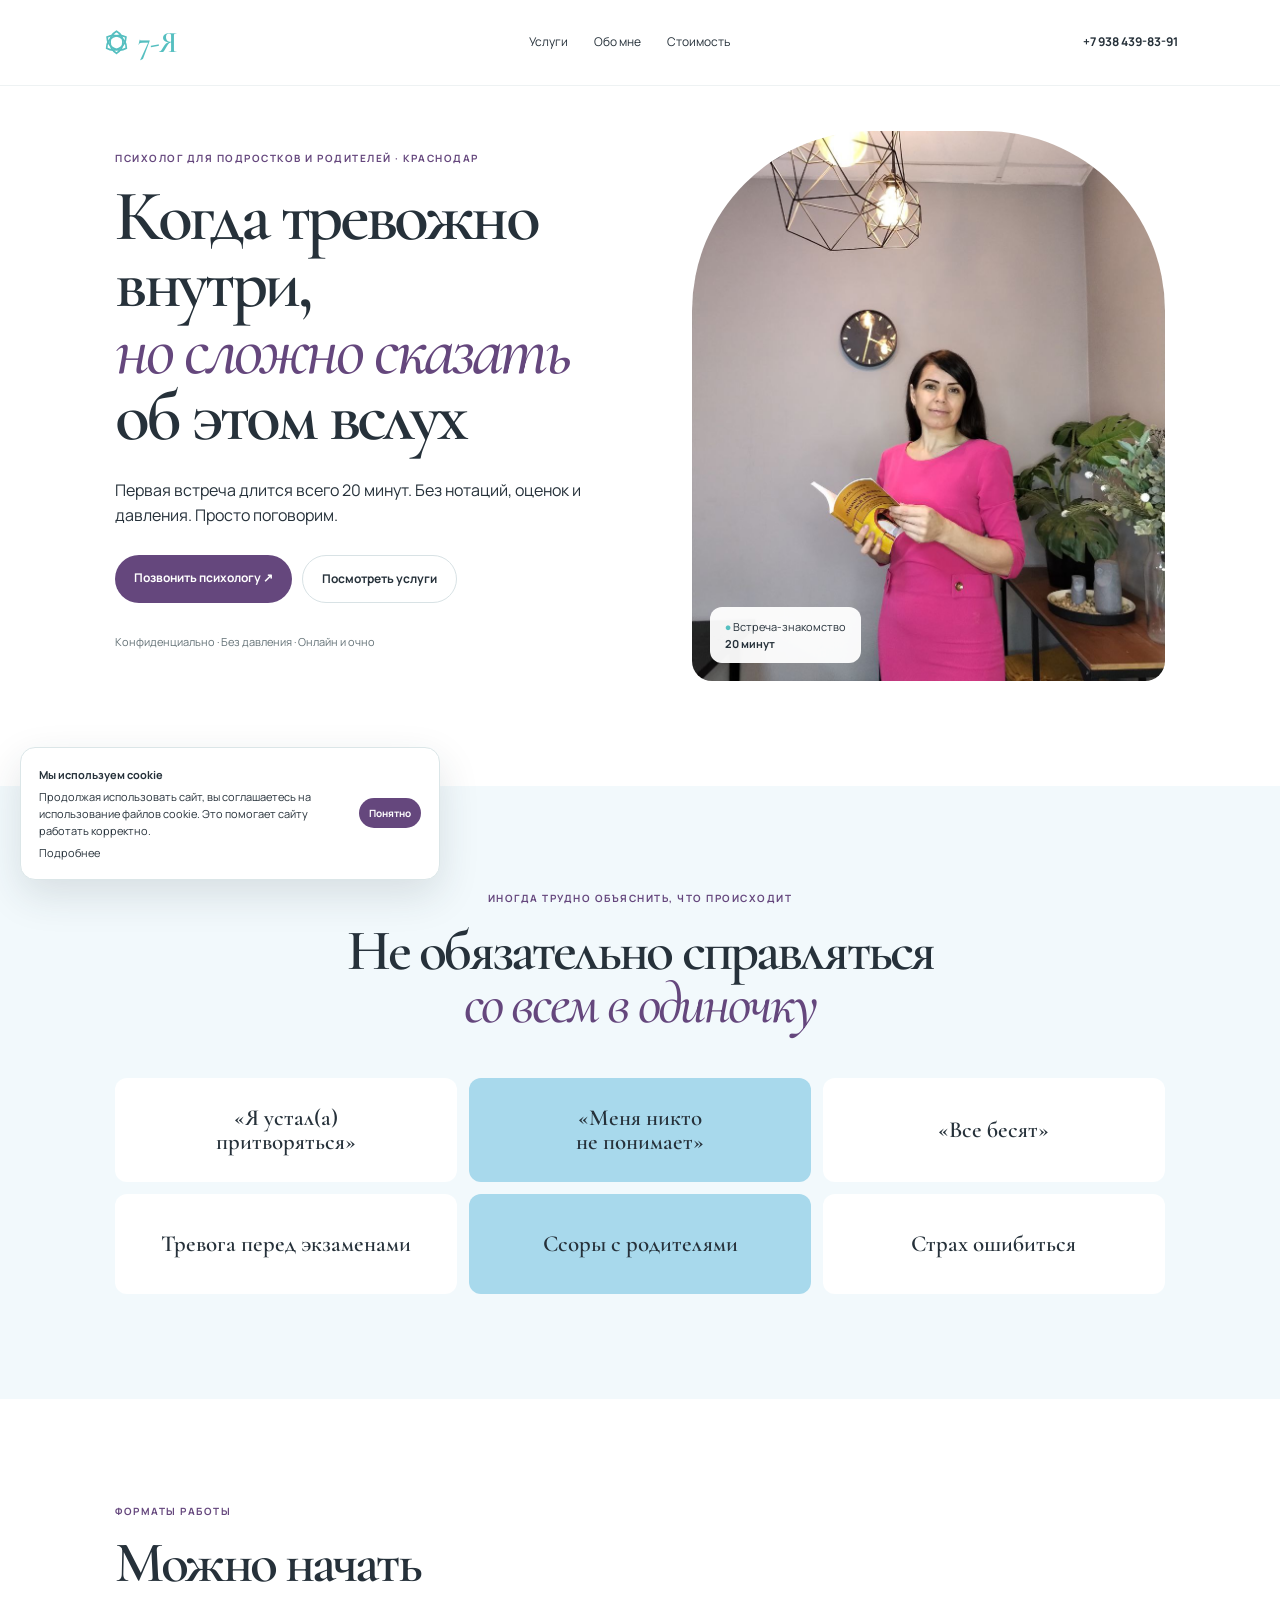
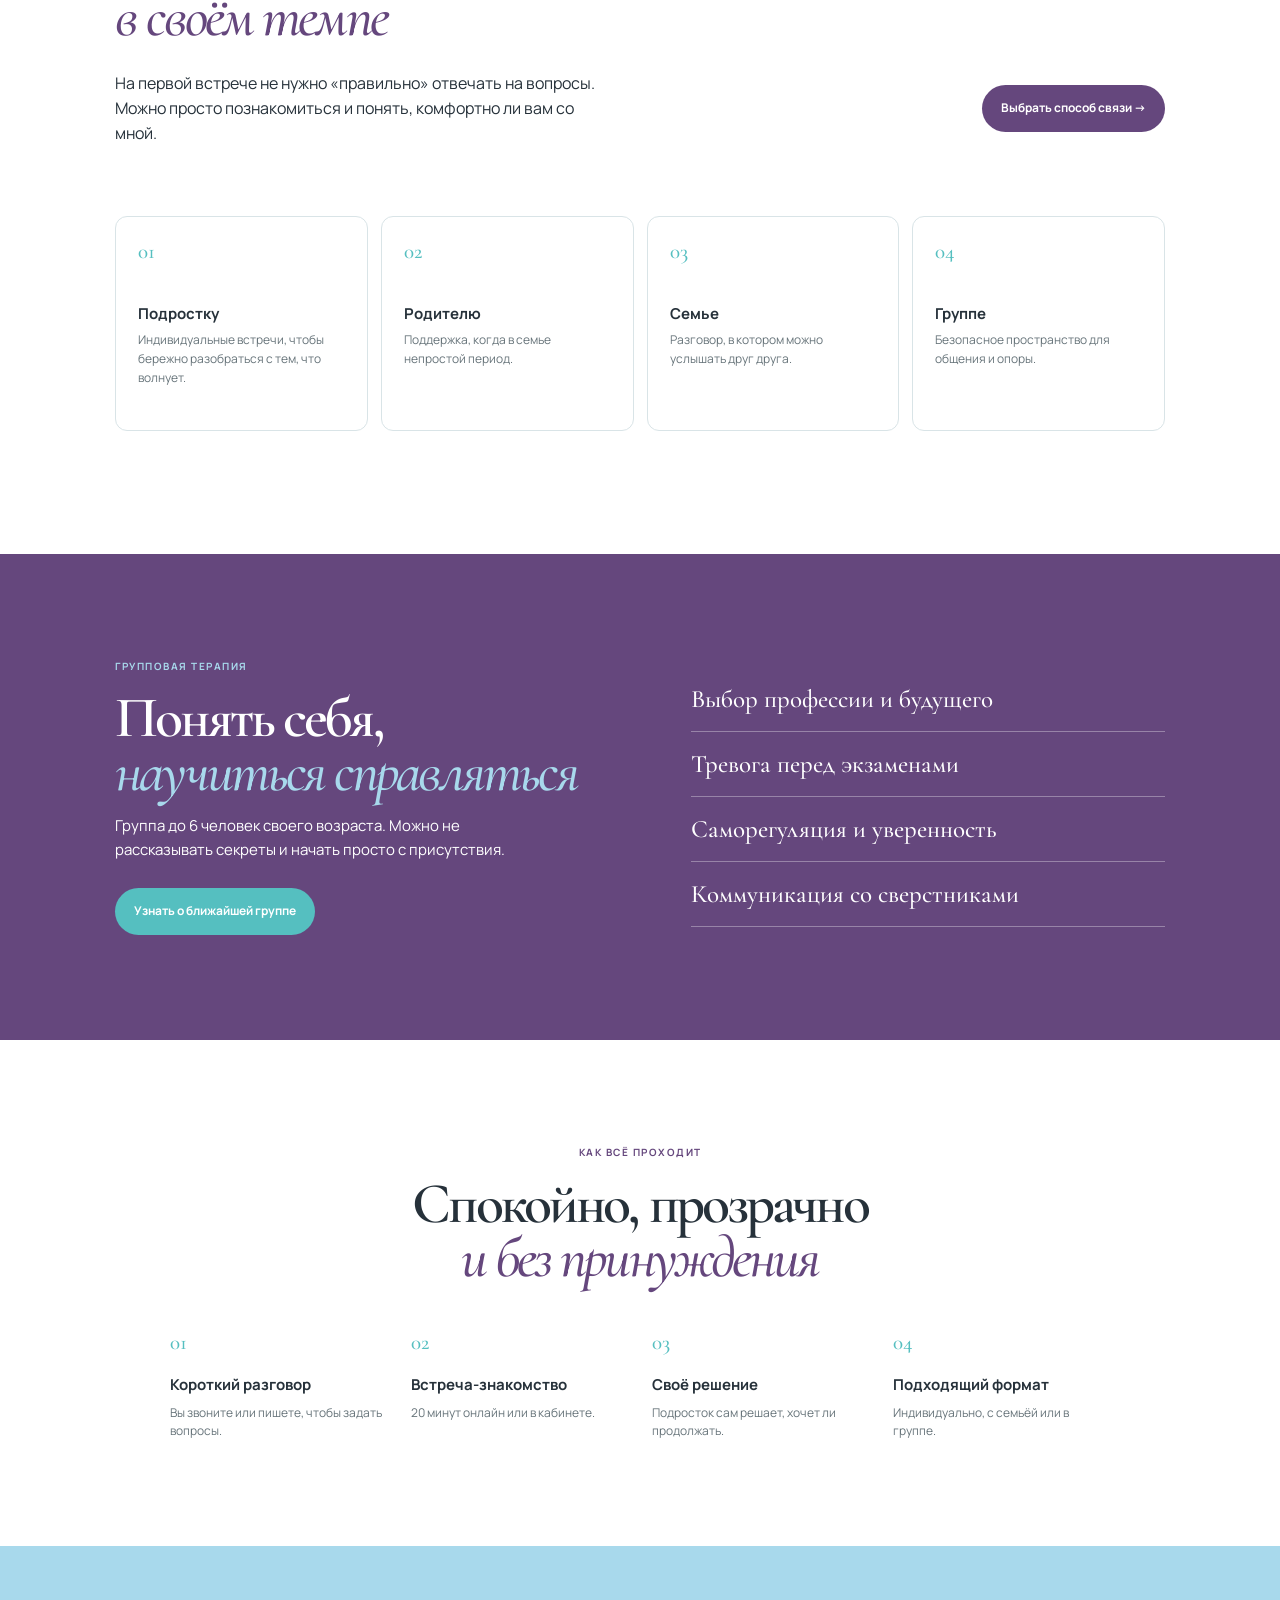
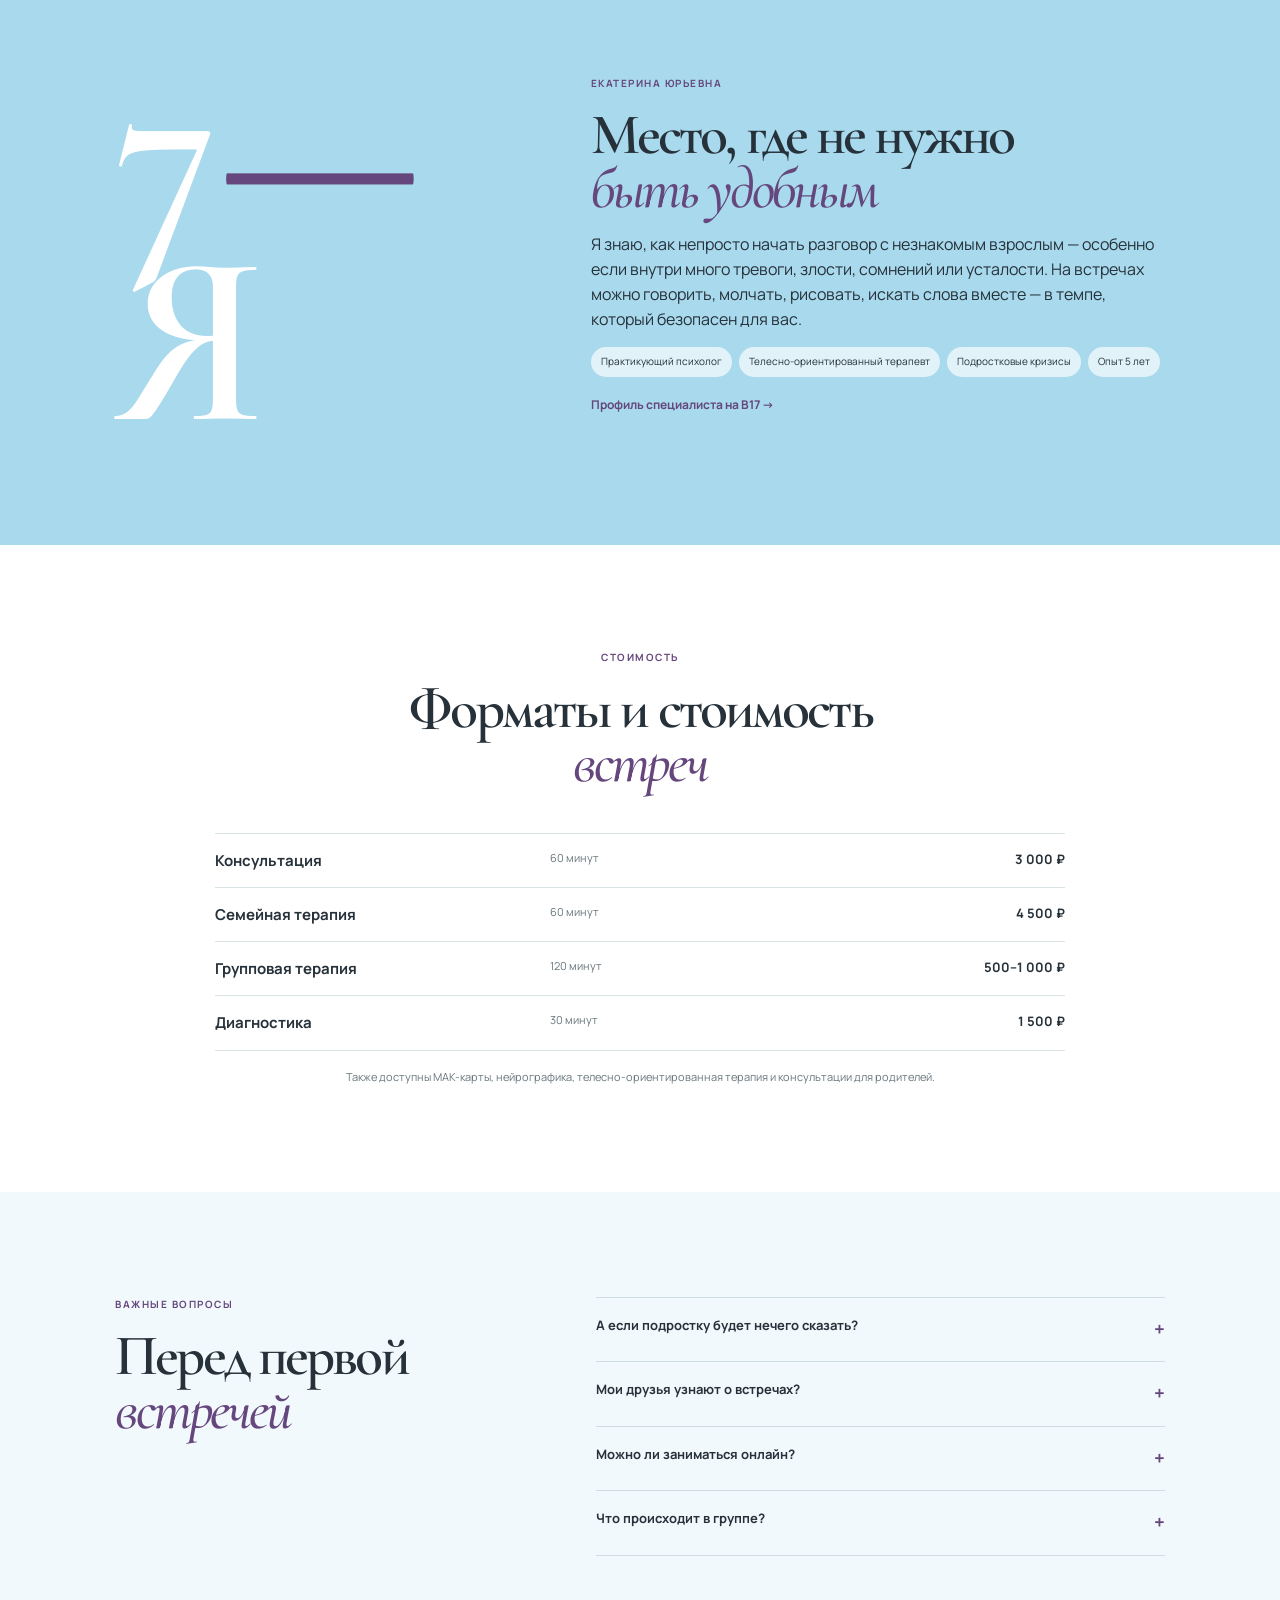
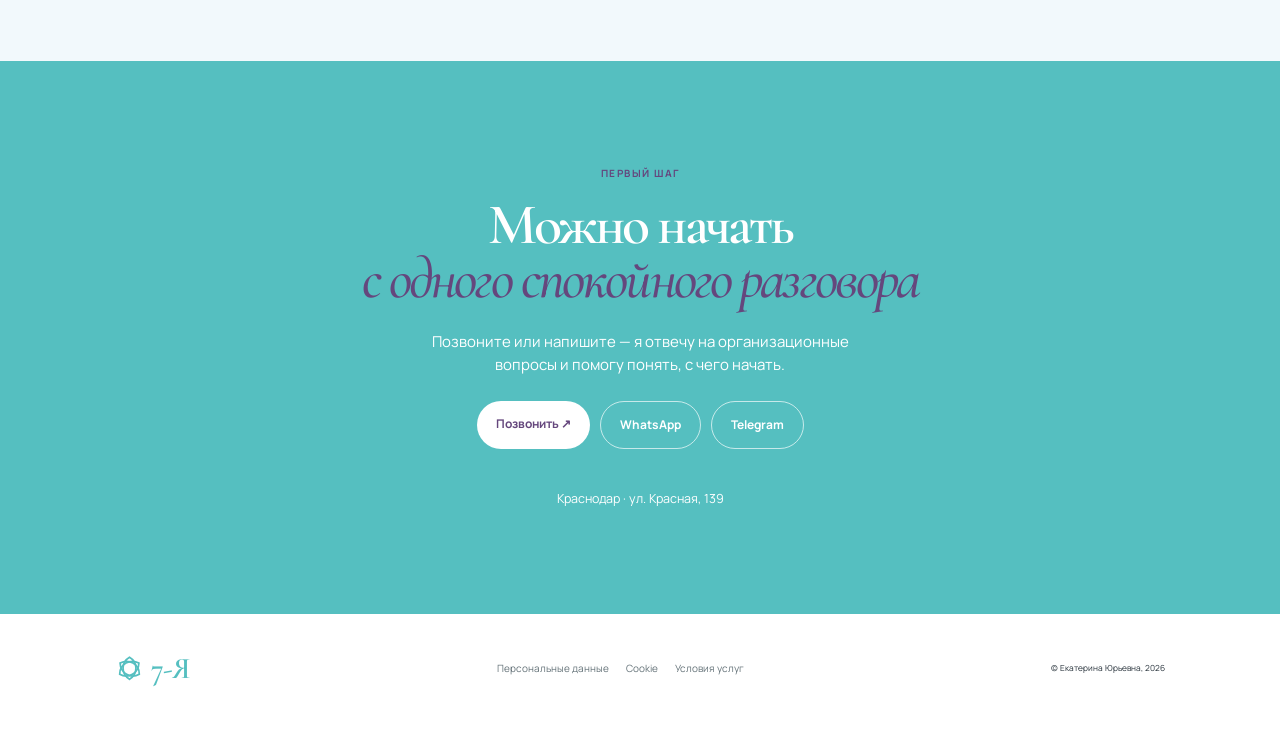
==== commit 9d9bd916: "Remove duplicate call menu item" ====
--- a/index.html
+++ b/index.html
@@ -1,6 +1,6 @@
 <!doctype html>
 <html lang="ru"><head><meta charset="UTF-8"><meta name="viewport" content="width=device-width,initial-scale=1.0"><meta name="description" content="Психолог для подростков и семей в Краснодаре. Бережная поддержка без оценок и давления."><title>7-Я — психолог для подростков и родителей</title><link rel="preconnect" href="https://fonts.googleapis.com"><link rel="preconnect" href="https://fonts.gstatic.com" crossorigin><link href="https://fonts.googleapis.com/css2?family=Cormorant+Garamond:wght@500;600;700&family=Manrope:wght@400;500;600;700&display=swap" rel="stylesheet"><link rel="stylesheet" href="styles.css"></head>
-<body><header><a class="brand" href="#top" aria-label="7-Я, на главную"><svg class="triquetra" viewBox="0 0 64 64" aria-hidden="true"><g fill="none" stroke="currentColor" stroke-width="3.8" stroke-linecap="round"><path d="M32 7C13 18 13 44 32 56C51 44 51 18 32 7Z"/><path d="M32 7C13 18 13 44 32 56C51 44 51 18 32 7Z" transform="rotate(120 32 32)"/><path d="M32 7C13 18 13 44 32 56C51 44 51 18 32 7Z" transform="rotate(240 32 32)"/></g></svg><span class="brand-name">7-Я</span></a><nav id="site-menu"><a href="#services">Услуги</a><a href="#about">Обо мне</a><a href="#prices">Стоимость</a><a class="menu-call" href="tel:+79384398391">Позвонить психологу</a></nav><a href="tel:+79384398391" class="phone">+7 938 439-83-91</a><a href="tel:+79384398391" class="phone-icon" aria-label="Позвонить психологу">☎</a><button class="menu-toggle" aria-label="Открыть меню" aria-expanded="false" aria-controls="site-menu"><span></span><span></span><span></span></button></header>
+<body><header><a class="brand" href="#top" aria-label="7-Я, на главную"><svg class="triquetra" viewBox="0 0 64 64" aria-hidden="true"><g fill="none" stroke="currentColor" stroke-width="3.8" stroke-linecap="round"><path d="M32 7C13 18 13 44 32 56C51 44 51 18 32 7Z"/><path d="M32 7C13 18 13 44 32 56C51 44 51 18 32 7Z" transform="rotate(120 32 32)"/><path d="M32 7C13 18 13 44 32 56C51 44 51 18 32 7Z" transform="rotate(240 32 32)"/></g></svg><span class="brand-name">7-Я</span></a><nav id="site-menu"><a href="#services">Услуги</a><a href="#about">Обо мне</a><a href="#prices">Стоимость</a></nav><a href="tel:+79384398391" class="phone">+7 938 439-83-91</a><a href="tel:+79384398391" class="phone-icon" aria-label="Позвонить психологу">☎</a><button class="menu-toggle" aria-label="Открыть меню" aria-expanded="false" aria-controls="site-menu"><span></span><span></span><span></span></button></header>
 <main id="top"><section class="hero section"><div><p class="eyebrow">Психолог для подростков и родителей · Краснодар</p><h1>Когда тревожно внутри,<br><i>но сложно сказать</i> об этом вслух</h1><p class="lead">Первая встреча длится всего 20 минут. Без нотаций, оценок и давления. Просто поговорим.</p><p class="buttons"><a class="button" href="tel:+79384398391" aria-label="Позвонить психологу по номеру +7 938 439-83-91">Позвонить психологу ↗</a><a class="button secondary" href="#services">Посмотреть услуги</a></p><p class="facts">Конфиденциально · Без давления · Онлайн и очно</p></div><div class="hero-photo"><img src="assets/hero-ekaterina.png" alt="Екатерина Юрьевна в кабинете психолога"><small>● Встреча-знакомство<br><b>20 минут</b></small></div></section>
 <section class="section pale center"><p class="eyebrow">Иногда трудно объяснить, что происходит</p><h2>Не обязательно справляться<br><i>со всем в одиночку</i></h2><div class="feelings"><span>«Я устал(а)<br>притворяться»</span><span>«Меня никто<br>не понимает»</span><span>«Все бесят»</span><span>Тревога перед экзаменами</span><span>Ссоры с родителями</span><span>Страх ошибиться</span></div></section>
 <section id="services" class="section"><p class="eyebrow">Форматы работы</p><h2>Можно начать<br><i>в своём темпе</i></h2><div class="service-intro-row"><p class="intro">На первой встрече не нужно «правильно» отвечать на вопросы. Можно просто познакомиться и понять, комфортно ли вам со мной.</p><a class="button service-cta" href="#contact">Выбрать способ связи →</a></div><div class="cards"><article><b>01</b><h3>Подростку</h3><p>Индивидуальные встречи, чтобы бережно разобраться с тем, что волнует.</p></article><article><b>02</b><h3>Родителю</h3><p>Поддержка, когда в семье непростой период.</p></article><article><b>03</b><h3>Семье</h3><p>Разговор, в котором можно услышать друг друга.</p></article><article><b>04</b><h3>Группе</h3><p>Безопасное пространство для общения и опоры.</p></article></div></section>
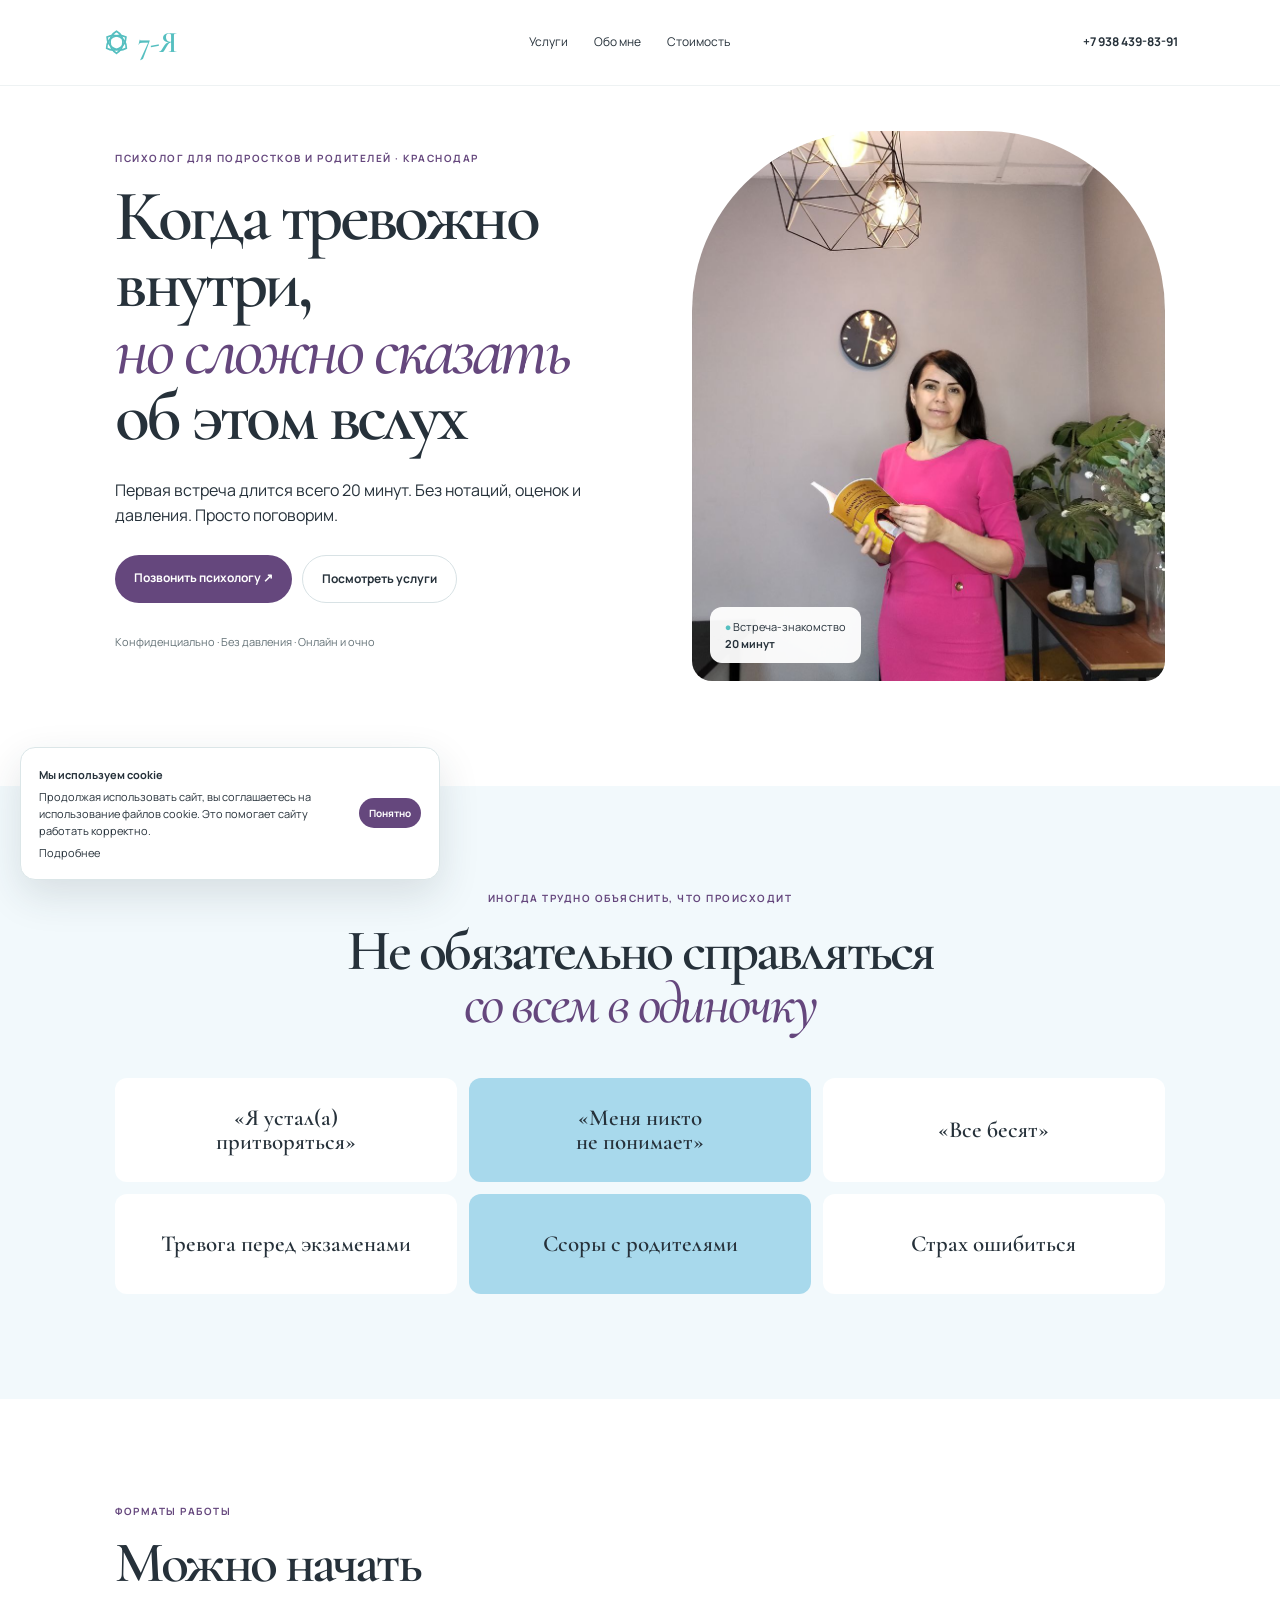
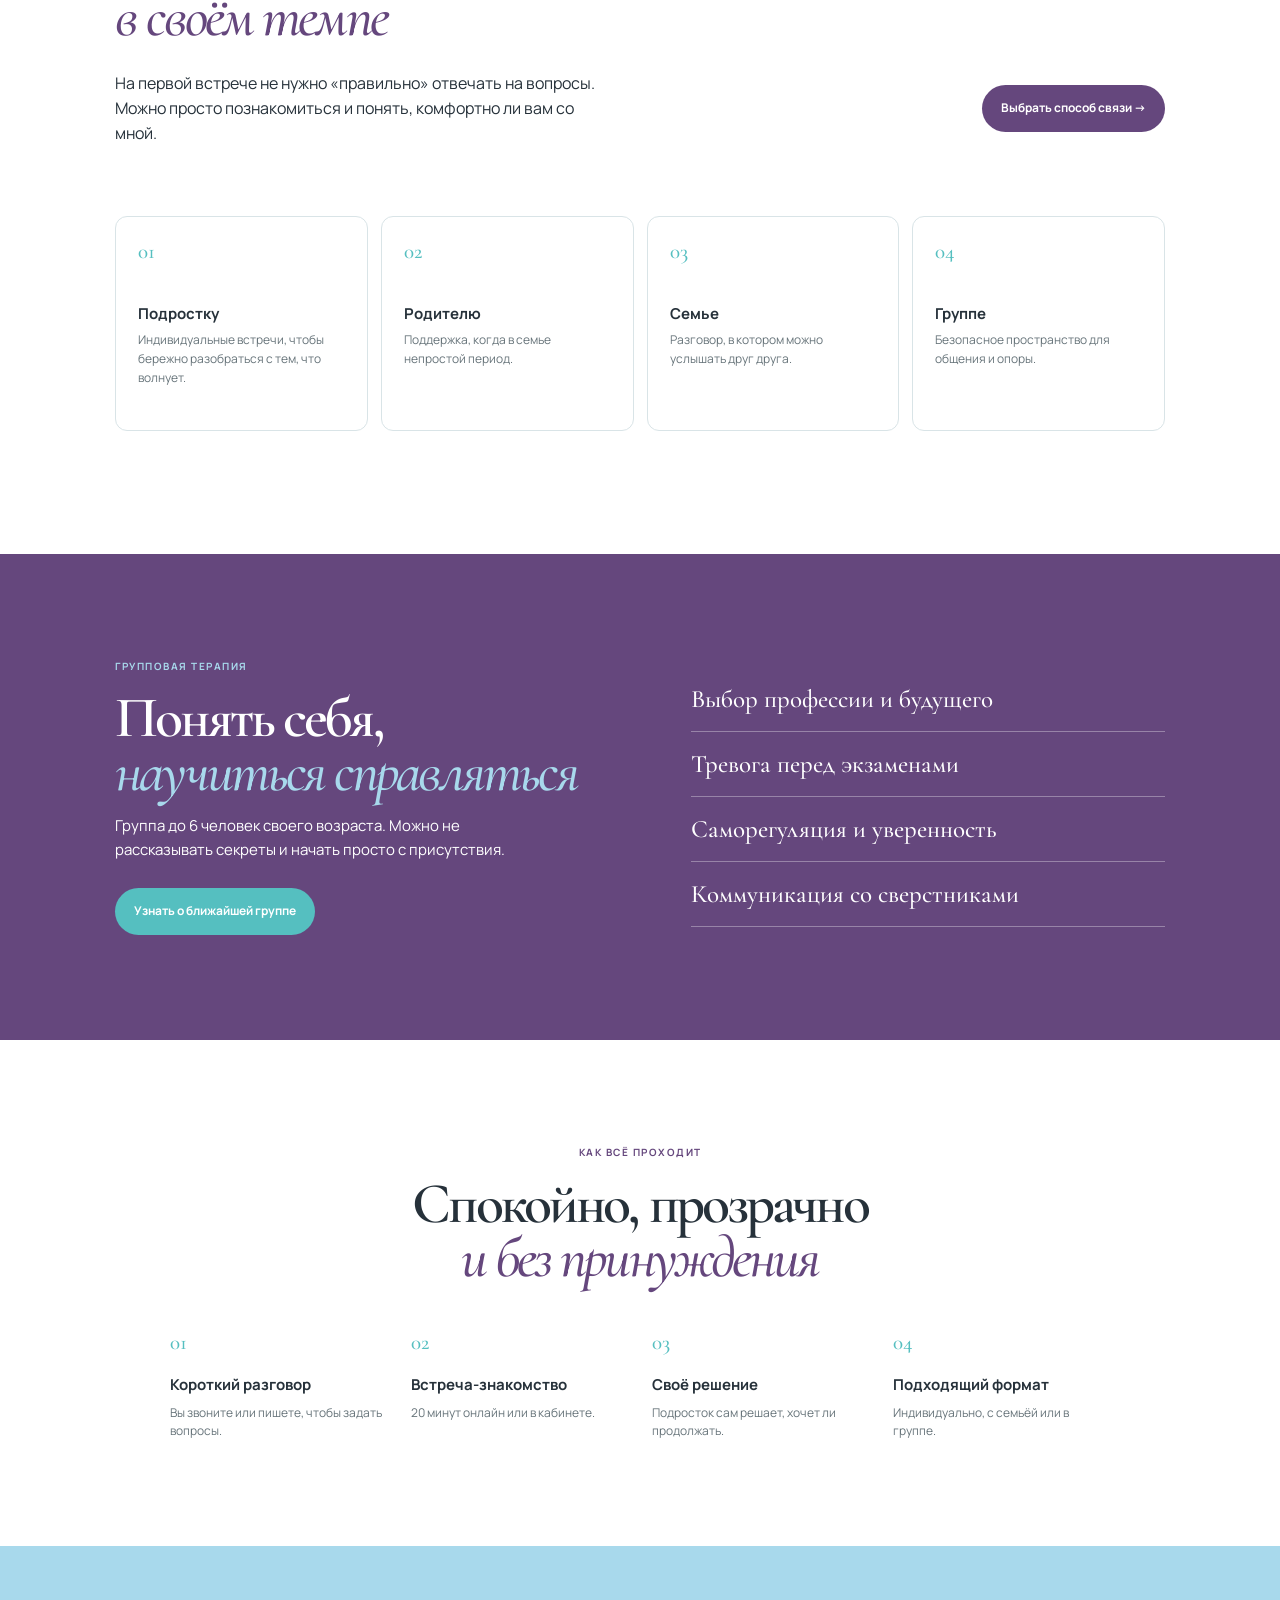
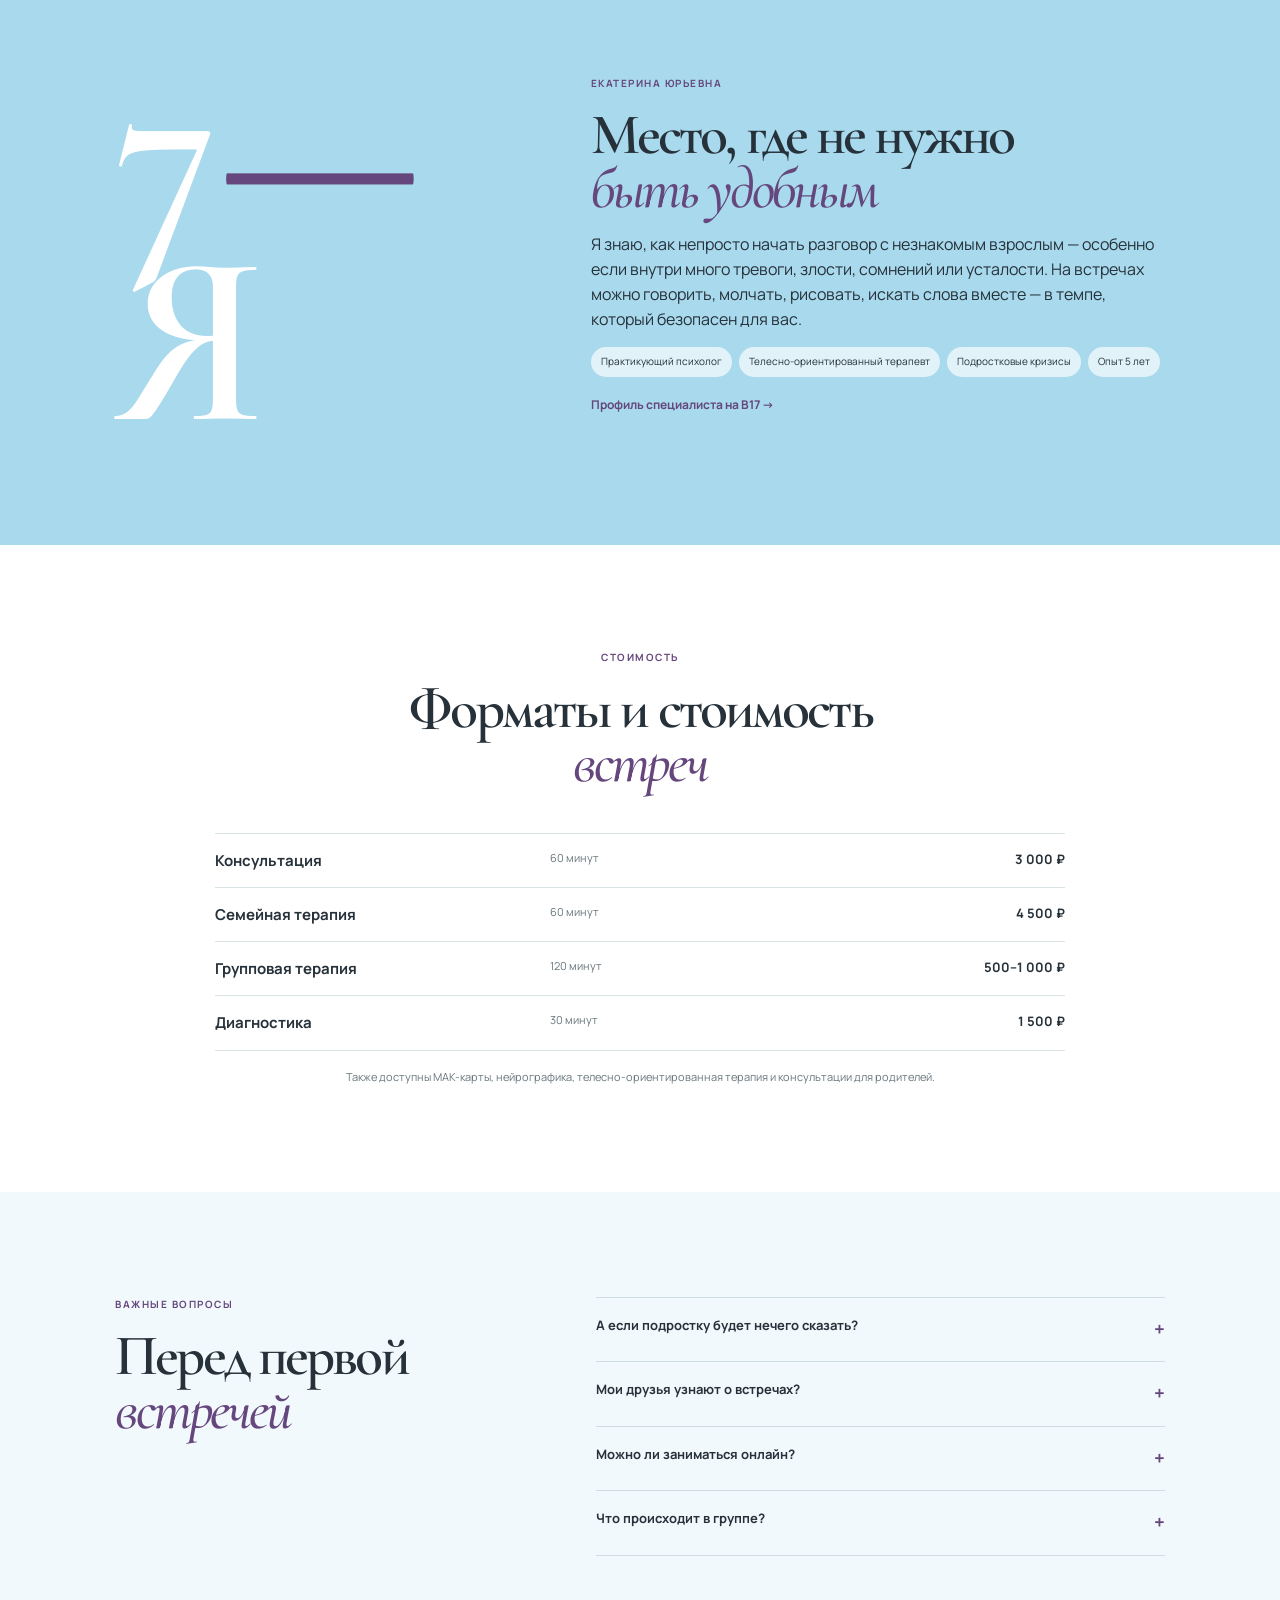
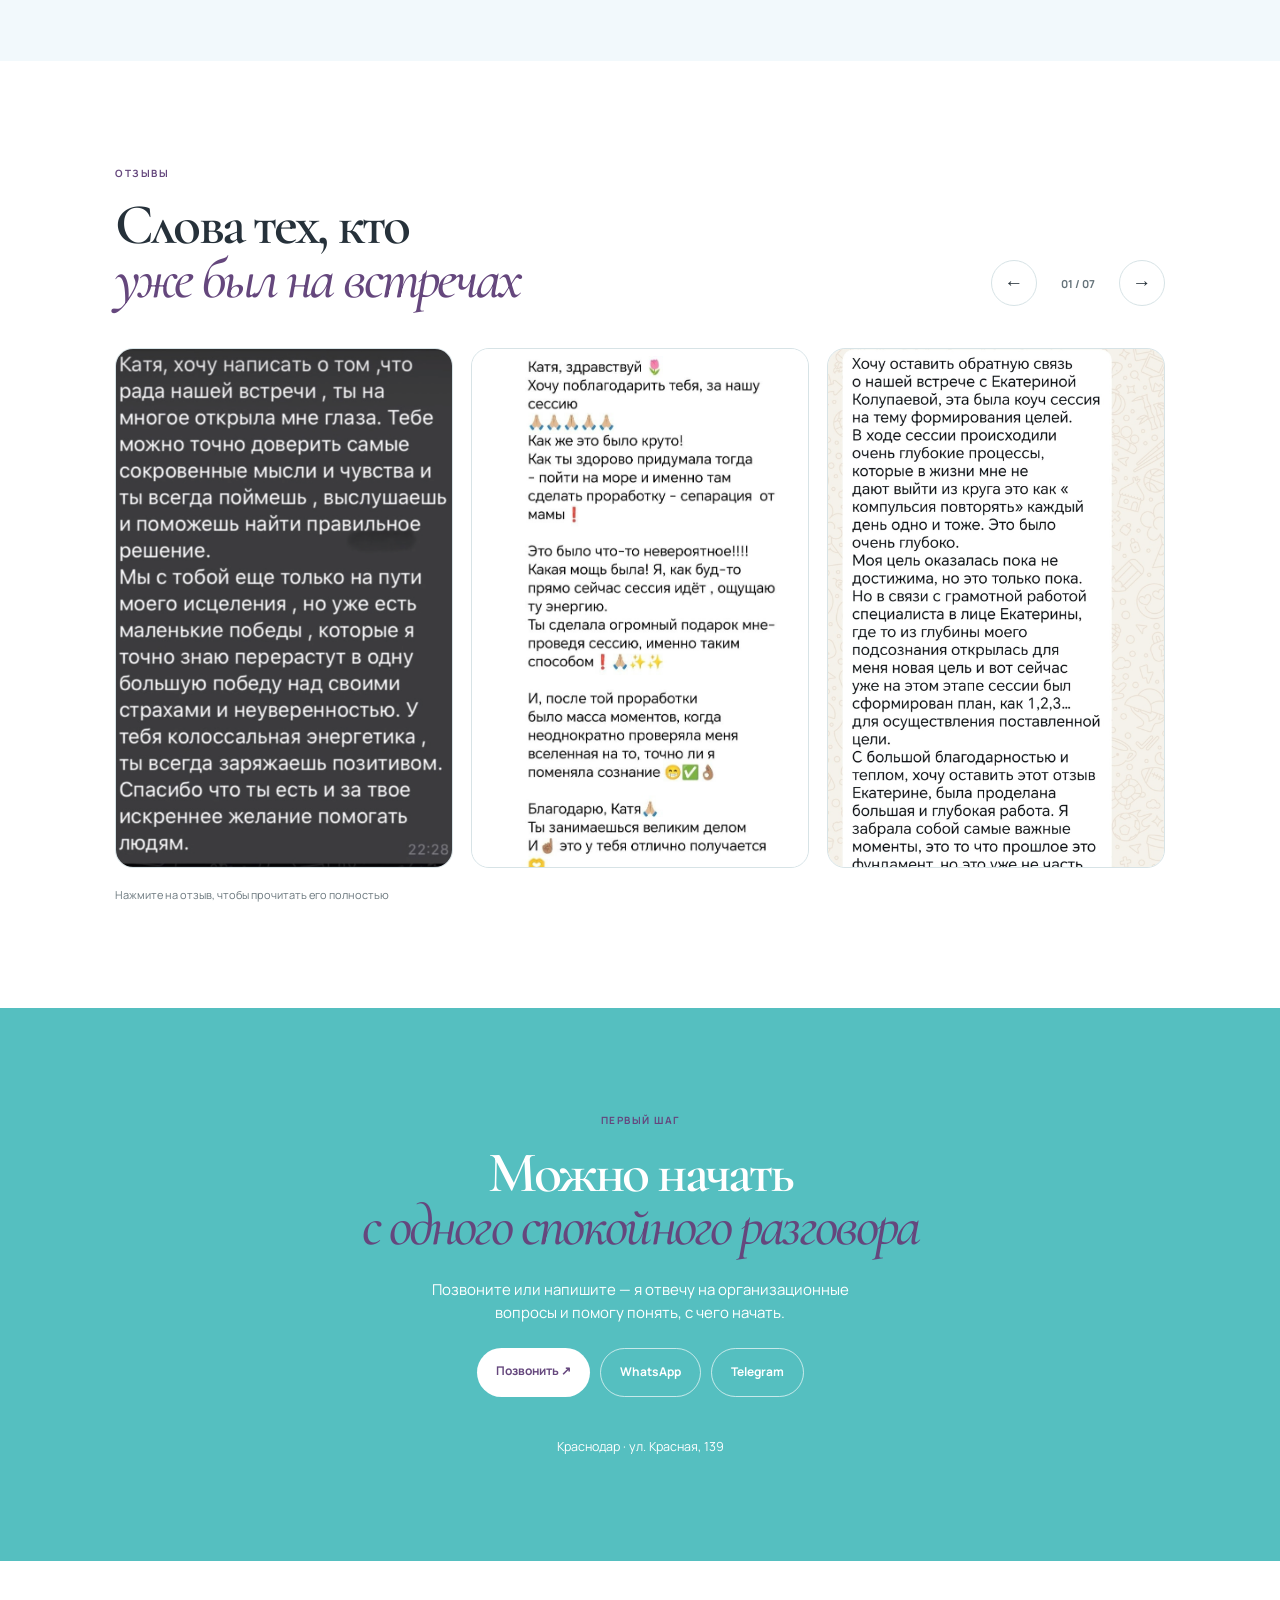
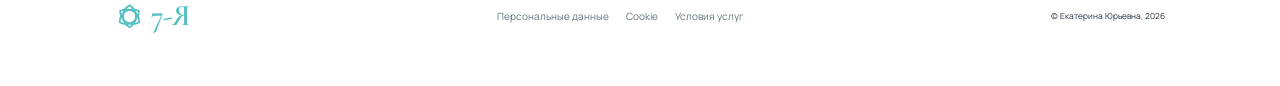
==== commit fd187a9f: "Add customer reviews carousel" ====
--- a/index.html
+++ b/index.html
@@ -1,6 +1,6 @@
 <!doctype html>
 <html lang="ru"><head><meta charset="UTF-8"><meta name="viewport" content="width=device-width,initial-scale=1.0"><meta name="description" content="Психолог для подростков и семей в Краснодаре. Бережная поддержка без оценок и давления."><title>7-Я — психолог для подростков и родителей</title><link rel="preconnect" href="https://fonts.googleapis.com"><link rel="preconnect" href="https://fonts.gstatic.com" crossorigin><link href="https://fonts.googleapis.com/css2?family=Cormorant+Garamond:wght@500;600;700&family=Manrope:wght@400;500;600;700&display=swap" rel="stylesheet"><link rel="stylesheet" href="styles.css"></head>
-<body><header><a class="brand" href="#top" aria-label="7-Я, на главную"><svg class="triquetra" viewBox="0 0 64 64" aria-hidden="true"><g fill="none" stroke="currentColor" stroke-width="3.8" stroke-linecap="round"><path d="M32 7C13 18 13 44 32 56C51 44 51 18 32 7Z"/><path d="M32 7C13 18 13 44 32 56C51 44 51 18 32 7Z" transform="rotate(120 32 32)"/><path d="M32 7C13 18 13 44 32 56C51 44 51 18 32 7Z" transform="rotate(240 32 32)"/></g></svg><span class="brand-name">7-Я</span></a><nav id="site-menu"><a href="#services">Услуги</a><a href="#about">Обо мне</a><a href="#prices">Стоимость</a></nav><a href="tel:+79384398391" class="phone">+7 938 439-83-91</a><a href="tel:+79384398391" class="phone-icon" aria-label="Позвонить психологу">☎</a><button class="menu-toggle" aria-label="Открыть меню" aria-expanded="false" aria-controls="site-menu"><span></span><span></span><span></span></button></header>
+<body><header><a class="brand" href="#top" aria-label="7-Я, на главную"><svg class="triquetra" viewBox="0 0 64 64" aria-hidden="true"><g fill="none" stroke="currentColor" stroke-width="3.8" stroke-linecap="round"><path d="M32 7C13 18 13 44 32 56C51 44 51 18 32 7Z"/><path d="M32 7C13 18 13 44 32 56C51 44 51 18 32 7Z" transform="rotate(120 32 32)"/><path d="M32 7C13 18 13 44 32 56C51 44 51 18 32 7Z" transform="rotate(240 32 32)"/></g></svg><span class="brand-name">7-Я</span></a><nav id="site-menu"><a href="#services">Услуги</a><a href="#about">Обо мне</a><a href="#prices">Стоимость</a></nav><a href="tel:+79384398391" class="phone">+7 938 439-83-91</a><a href="tel:+79384398391" class="phone-icon" aria-label="Позвонить психологу">☎</a><button type="button" class="menu-toggle" aria-label="Открыть меню" aria-expanded="false" aria-controls="site-menu"><span></span><span></span><span></span></button></header>
 <main id="top"><section class="hero section"><div><p class="eyebrow">Психолог для подростков и родителей · Краснодар</p><h1>Когда тревожно внутри,<br><i>но сложно сказать</i> об этом вслух</h1><p class="lead">Первая встреча длится всего 20 минут. Без нотаций, оценок и давления. Просто поговорим.</p><p class="buttons"><a class="button" href="tel:+79384398391" aria-label="Позвонить психологу по номеру +7 938 439-83-91">Позвонить психологу ↗</a><a class="button secondary" href="#services">Посмотреть услуги</a></p><p class="facts">Конфиденциально · Без давления · Онлайн и очно</p></div><div class="hero-photo"><img src="assets/hero-ekaterina.png" alt="Екатерина Юрьевна в кабинете психолога"><small>● Встреча-знакомство<br><b>20 минут</b></small></div></section>
 <section class="section pale center"><p class="eyebrow">Иногда трудно объяснить, что происходит</p><h2>Не обязательно справляться<br><i>со всем в одиночку</i></h2><div class="feelings"><span>«Я устал(а)<br>притворяться»</span><span>«Меня никто<br>не понимает»</span><span>«Все бесят»</span><span>Тревога перед экзаменами</span><span>Ссоры с родителями</span><span>Страх ошибиться</span></div></section>
 <section id="services" class="section"><p class="eyebrow">Форматы работы</p><h2>Можно начать<br><i>в своём темпе</i></h2><div class="service-intro-row"><p class="intro">На первой встрече не нужно «правильно» отвечать на вопросы. Можно просто познакомиться и понять, комфортно ли вам со мной.</p><a class="button service-cta" href="#contact">Выбрать способ связи →</a></div><div class="cards"><article><b>01</b><h3>Подростку</h3><p>Индивидуальные встречи, чтобы бережно разобраться с тем, что волнует.</p></article><article><b>02</b><h3>Родителю</h3><p>Поддержка, когда в семье непростой период.</p></article><article><b>03</b><h3>Семье</h3><p>Разговор, в котором можно услышать друг друга.</p></article><article><b>04</b><h3>Группе</h3><p>Безопасное пространство для общения и опоры.</p></article></div></section>
@@ -9,5 +9,6 @@
 <section id="about" class="section about"><div class="seven">7<span>—</span>Я</div><div><p class="eyebrow">Екатерина Юрьевна</p><h2>Место, где не нужно<br><i>быть удобным</i></h2><p>Я знаю, как непросто начать разговор с незнакомым взрослым — особенно если внутри много тревоги, злости, сомнений или усталости. На встречах можно говорить, молчать, рисовать, искать слова вместе — в темпе, который безопасен для вас.</p><p class="tags"><span>Практикующий психолог</span><span>Телесно-ориентированный терапевт</span><span>Подростковые кризисы</span><span>Опыт 5 лет</span></p><a class="link" href="https://www.b17.ru/id671704/?prt=671704" target="_blank" rel="noreferrer">Профиль специалиста на B17 →</a></div></section>
 <section id="prices" class="section center"><p class="eyebrow">Стоимость</p><h2>Форматы и стоимость<br><i>встреч</i></h2><div class="prices"><p><b>Консультация</b><span>60 минут</span><strong>3 000 ₽</strong></p><p><b>Семейная терапия</b><span>60 минут</span><strong>4 500 ₽</strong></p><p><b>Групповая терапия</b><span>120 минут</span><strong>500–1 000 ₽</strong></p><p><b>Диагностика</b><span>30 минут</span><strong>1 500 ₽</strong></p></div><small>Также доступны МАК-карты, нейрографика, телесно-ориентированная терапия и консультации для родителей.</small></section>
 <section class="section pale faq"><div><p class="eyebrow">Важные вопросы</p><h2>Перед первой<br><i>встречей</i></h2></div><div><details><summary>А если подростку будет нечего сказать? <b>+</b></summary><p>Это нормально. Молчание тоже может быть частью разговора — психолог умеет бережно оставлять для него место.</p></details><details><summary>Мои друзья узнают о встречах? <b>+</b></summary><p>Нет. Конфиденциальность — важная часть безопасного пространства.</p></details><details><summary>Можно ли заниматься онлайн? <b>+</b></summary><p>Да, можно выбрать онлайн-встречу или очный формат в Краснодаре.</p></details><details><summary>Что происходит в группе? <b>+</b></summary><p>В группе действуют правила уважения и конфиденциальности.</p></details></div></section>
+<section id="reviews" class="section reviews"><div class="reviews-head"><div><p class="eyebrow">Отзывы</p><h2>Слова тех, кто<br><i>уже был на встречах</i></h2></div><div class="reviews-controls"><button type="button" class="review-arrow review-prev" aria-label="Предыдущий отзыв">←</button><span class="review-count" aria-live="polite">01 / 07</span><button type="button" class="review-arrow review-next" aria-label="Следующий отзыв">→</button></div></div><div class="reviews-viewport"><div class="reviews-track"><button type="button" class="review-slide" data-review="0" aria-label="Открыть отзыв 1"><img src="assets/reviews/review-01.png" alt="Отзыв клиента 1" loading="lazy"></button><button type="button" class="review-slide" data-review="1" aria-label="Открыть отзыв 2"><img src="assets/reviews/review-02.jpg" alt="Отзыв клиента 2" loading="lazy"></button><button type="button" class="review-slide" data-review="2" aria-label="Открыть отзыв 3"><img src="assets/reviews/review-03.jpg" alt="Отзыв клиента 3" loading="lazy"></button><button type="button" class="review-slide" data-review="3" aria-label="Открыть отзыв 4"><img src="assets/reviews/review-04.jpg" alt="Отзыв клиента 4" loading="lazy"></button><button type="button" class="review-slide" data-review="4" aria-label="Открыть отзыв 5"><img src="assets/reviews/review-05.jpg" alt="Отзыв клиента 5" loading="lazy"></button><button type="button" class="review-slide" data-review="5" aria-label="Открыть отзыв 6"><img src="assets/reviews/review-06.jpg" alt="Отзыв клиента 6" loading="lazy"></button><button type="button" class="review-slide" data-review="6" aria-label="Открыть отзыв 7"><img src="assets/reviews/review-07.png" alt="Отзыв клиента 7" loading="lazy"></button></div></div><p class="reviews-hint">Нажмите на отзыв, чтобы прочитать его полностью</p></section>
 <section id="contact" class="section contact center"><p class="eyebrow">Первый шаг</p><h2>Можно начать<br><i>с одного спокойного разговора</i></h2><p>Позвоните или напишите — я отвечу на организационные вопросы и помогу понять, с чего начать.</p><p class="buttons"><a class="button white" href="tel:+79384398391">Позвонить ↗</a><a class="button clear" href="https://wa.me/79384398391">WhatsApp</a><a class="button clear" href="https://t.me/Kattifa">Telegram</a></p><small>Краснодар · ул. Красная, 139</small></section></main>
-<footer><a class="brand" href="#top" aria-label="7-Я, на главную"><svg class="triquetra" viewBox="0 0 64 64" aria-hidden="true"><g fill="none" stroke="currentColor" stroke-width="3.8" stroke-linecap="round"><path d="M32 7C13 18 13 44 32 56C51 44 51 18 32 7Z"/><path d="M32 7C13 18 13 44 32 56C51 44 51 18 32 7Z" transform="rotate(120 32 32)"/><path d="M32 7C13 18 13 44 32 56C51 44 51 18 32 7Z" transform="rotate(240 32 32)"/></g></svg><span class="brand-name">7-Я</span></a><div><a href="legal.html#privacy">Персональные данные</a><a href="legal.html#cookies">Cookie</a><a href="legal.html#offer">Условия услуг</a></div><small>© Екатерина Юрьевна, 2026</small></footer><div class="mobile"><a href="tel:+79384398391">Позвонить</a><a href="https://wa.me/79384398391">Написать</a><a href="#services">Услуги</a></div><aside class="cookie" id="cookie"><div class="cookie-copy"><b>Мы используем cookie</b><p>Продолжая использовать сайт, вы соглашаетесь на использование файлов cookie. Это помогает сайту работать корректно.</p><a href="legal.html#cookies">Подробнее</a></div><div class="cookie-action"><button data-cookie="accepted">Понятно</button></div></aside><script src="script.js"></script></body></html>
+<footer><a class="brand" href="#top" aria-label="7-Я, на главную"><svg class="triquetra" viewBox="0 0 64 64" aria-hidden="true"><g fill="none" stroke="currentColor" stroke-width="3.8" stroke-linecap="round"><path d="M32 7C13 18 13 44 32 56C51 44 51 18 32 7Z"/><path d="M32 7C13 18 13 44 32 56C51 44 51 18 32 7Z" transform="rotate(120 32 32)"/><path d="M32 7C13 18 13 44 32 56C51 44 51 18 32 7Z" transform="rotate(240 32 32)"/></g></svg><span class="brand-name">7-Я</span></a><div><a href="legal.html#privacy">Персональные данные</a><a href="legal.html#cookies">Cookie</a><a href="legal.html#offer">Условия услуг</a></div><small>© Екатерина Юрьевна, 2026</small></footer><div class="mobile"><a href="tel:+79384398391">Позвонить</a><a href="https://wa.me/79384398391">Написать</a><a href="#services">Услуги</a></div><div class="review-lightbox" id="review-lightbox" hidden role="dialog" aria-modal="true" aria-label="Отзыв клиента"><button type="button" class="lightbox-close" aria-label="Закрыть отзыв">×</button><button type="button" class="lightbox-arrow lightbox-prev" aria-label="Предыдущий отзыв">←</button><img src="" alt=""><button type="button" class="lightbox-arrow lightbox-next" aria-label="Следующий отзыв">→</button></div><aside class="cookie" id="cookie"><div class="cookie-copy"><b>Мы используем cookie</b><p>Продолжая использовать сайт, вы соглашаетесь на использование файлов cookie. Это помогает сайту работать корректно.</p><a href="legal.html#cookies">Подробнее</a></div><div class="cookie-action"><button type="button" data-cookie="accepted" onclick="localStorage.setItem('cookie-notice','accepted');this.closest('.cookie').hidden=true">Понятно</button></div></aside><script src="script.js"></script></body></html>
--- a/styles.css
+++ b/styles.css
@@ -3,6 +3,13 @@
 
 /* Fixed navigation and mobile controls */
 body{padding-top:86px}header{position:fixed;top:0;left:0;right:0;z-index:20;background:rgba(255,255,255,.96);border-bottom:1px solid #eef2f3;backdrop-filter:blur(12px)}.phone-icon,.menu-toggle{display:none}.hero-photo img{object-position:center 33%}.brand{display:inline-flex;align-items:center;gap:7px;color:var(--ink)}.brand-name{font:600 30px/1 var(--serif);letter-spacing:-1px}.triquetra{width:29px;height:29px;color:var(--t);flex:0 0 auto}
- .service-intro-row{display:flex;align-items:center;justify-content:space-between;gap:28px}.service-intro-row .intro{margin:27px 0}.service-cta{flex:0 0 auto}.cookie{display:flex;align-items:center;gap:20px}.cookie-copy{flex:1}.cookie-action{flex:0 0 auto}.cookie-action button{white-space:nowrap}
+ .service-intro-row{display:flex;align-items:center;justify-content:space-between;gap:28px}.service-intro-row .intro{margin:27px 0}.service-cta{flex:0 0 auto}.cookie{display:flex;align-items:center;gap:20px}.cookie[hidden]{display:none}.cookie-copy{flex:1}.cookie-action{flex:0 0 auto}.cookie-action button{white-space:nowrap}
 @media(max-width:760px){body{padding-top:68px}header{height:68px;padding:0 6vw}.phone{display:none}.phone-icon{display:grid;place-items:center;margin-left:auto;width:34px;height:34px;border:1px solid #d8e2e5;border-radius:50%;font-size:17px;color:var(--v)}.menu-toggle{display:grid;gap:4px;width:34px;height:34px;padding:8px;border:0;background:transparent;cursor:pointer}.menu-toggle span{display:block;width:100%;height:1.5px;background:var(--ink);transition:.2s}.menu-toggle[aria-expanded="true"] span:nth-child(1){transform:translateY(5.5px) rotate(45deg)}.menu-toggle[aria-expanded="true"] span:nth-child(2){opacity:0}.menu-toggle[aria-expanded="true"] span:nth-child(3){transform:translateY(-5.5px) rotate(-45deg)}header nav.open{display:grid;position:absolute;top:60px;left:6vw;right:6vw;z-index:21;padding:18px;background:#fff;border:1px solid #d8e2e5;border-radius:14px;box-shadow:0 14px 34px #26313a18;font-size:13px}.menu-call{margin-top:6px;padding:11px 13px;border-radius:10px;background:var(--v);color:#fff;text-align:center;font-weight:700}.hero-photo img{object-position:center 27%}}
 @media(max-width:760px){.service-intro-row{display:block}.service-intro-row .service-cta{margin-top:4px}.cookie{display:flex}.cookie-action{align-self:center}}
+
+/* Reviews carousel */
+.reviews{overflow:hidden}.reviews-head{display:flex;align-items:flex-end;justify-content:space-between;gap:30px;margin-bottom:42px}.reviews-controls{display:flex;align-items:center;gap:12px}.review-arrow,.lightbox-arrow,.lightbox-close{border:1px solid #d7e3e6;background:#fff;color:var(--ink);cursor:pointer;transition:.2s}.review-arrow{width:46px;height:46px;border-radius:50%;font-size:19px}.review-arrow:hover{background:var(--v);border-color:var(--v);color:#fff}.review-count{min-width:58px;text-align:center;font-size:11px;font-weight:700;color:#65737a}.reviews-viewport{overflow:hidden}.reviews-track{display:flex;gap:18px;transition:transform .45s cubic-bezier(.22,.61,.36,1);touch-action:pan-y}.review-slide{flex:0 0 calc((100% - 36px)/3);height:520px;padding:0;overflow:hidden;border:1px solid #d7e3e6;border-radius:18px;background:var(--pale);cursor:zoom-in}.review-slide img{width:100%;height:100%;display:block;object-fit:cover;object-position:top;transition:transform .35s}.review-slide:hover img{transform:scale(1.02)}.reviews-hint{margin:18px 0 0;color:#6a777d;font-size:11px}.review-lightbox{position:fixed;inset:0;z-index:50;display:grid;grid-template-columns:60px minmax(0,900px) 60px;align-items:center;justify-content:center;gap:18px;padding:30px;background:#172029e8}.review-lightbox[hidden]{display:none}.review-lightbox img{display:block;max-width:100%;max-height:90vh;margin:auto;border-radius:12px;box-shadow:0 20px 70px #0008}.lightbox-arrow{width:50px;height:50px;border:0;border-radius:50%;font-size:20px}.lightbox-close{position:absolute;right:24px;top:20px;width:46px;height:46px;border:0;border-radius:50%;font-size:27px}.lightbox-arrow:hover,.lightbox-close:hover{background:var(--t);color:#fff}.review-lightbox-open{overflow:hidden}
+@media(max-width:900px){.review-slide{flex-basis:calc((100% - 18px)/2)}}
+@media(max-width:760px){.reviews-head{align-items:flex-end;margin-bottom:28px}.reviews-head h2{font-size:42px}.reviews-controls{gap:6px}.review-arrow{width:40px;height:40px}.review-count{min-width:47px}.review-slide{flex-basis:84%;height:470px}.review-lightbox{grid-template-columns:42px minmax(0,1fr) 42px;gap:7px;padding:64px 8px 20px}.lightbox-arrow{width:40px;height:40px}.lightbox-close{right:12px;top:12px;width:40px;height:40px}.review-lightbox img{max-height:82vh}}
+.lightbox-arrow{position:relative;z-index:2}.lightbox-close{z-index:3}
+.review-lightbox img{cursor:zoom-out}
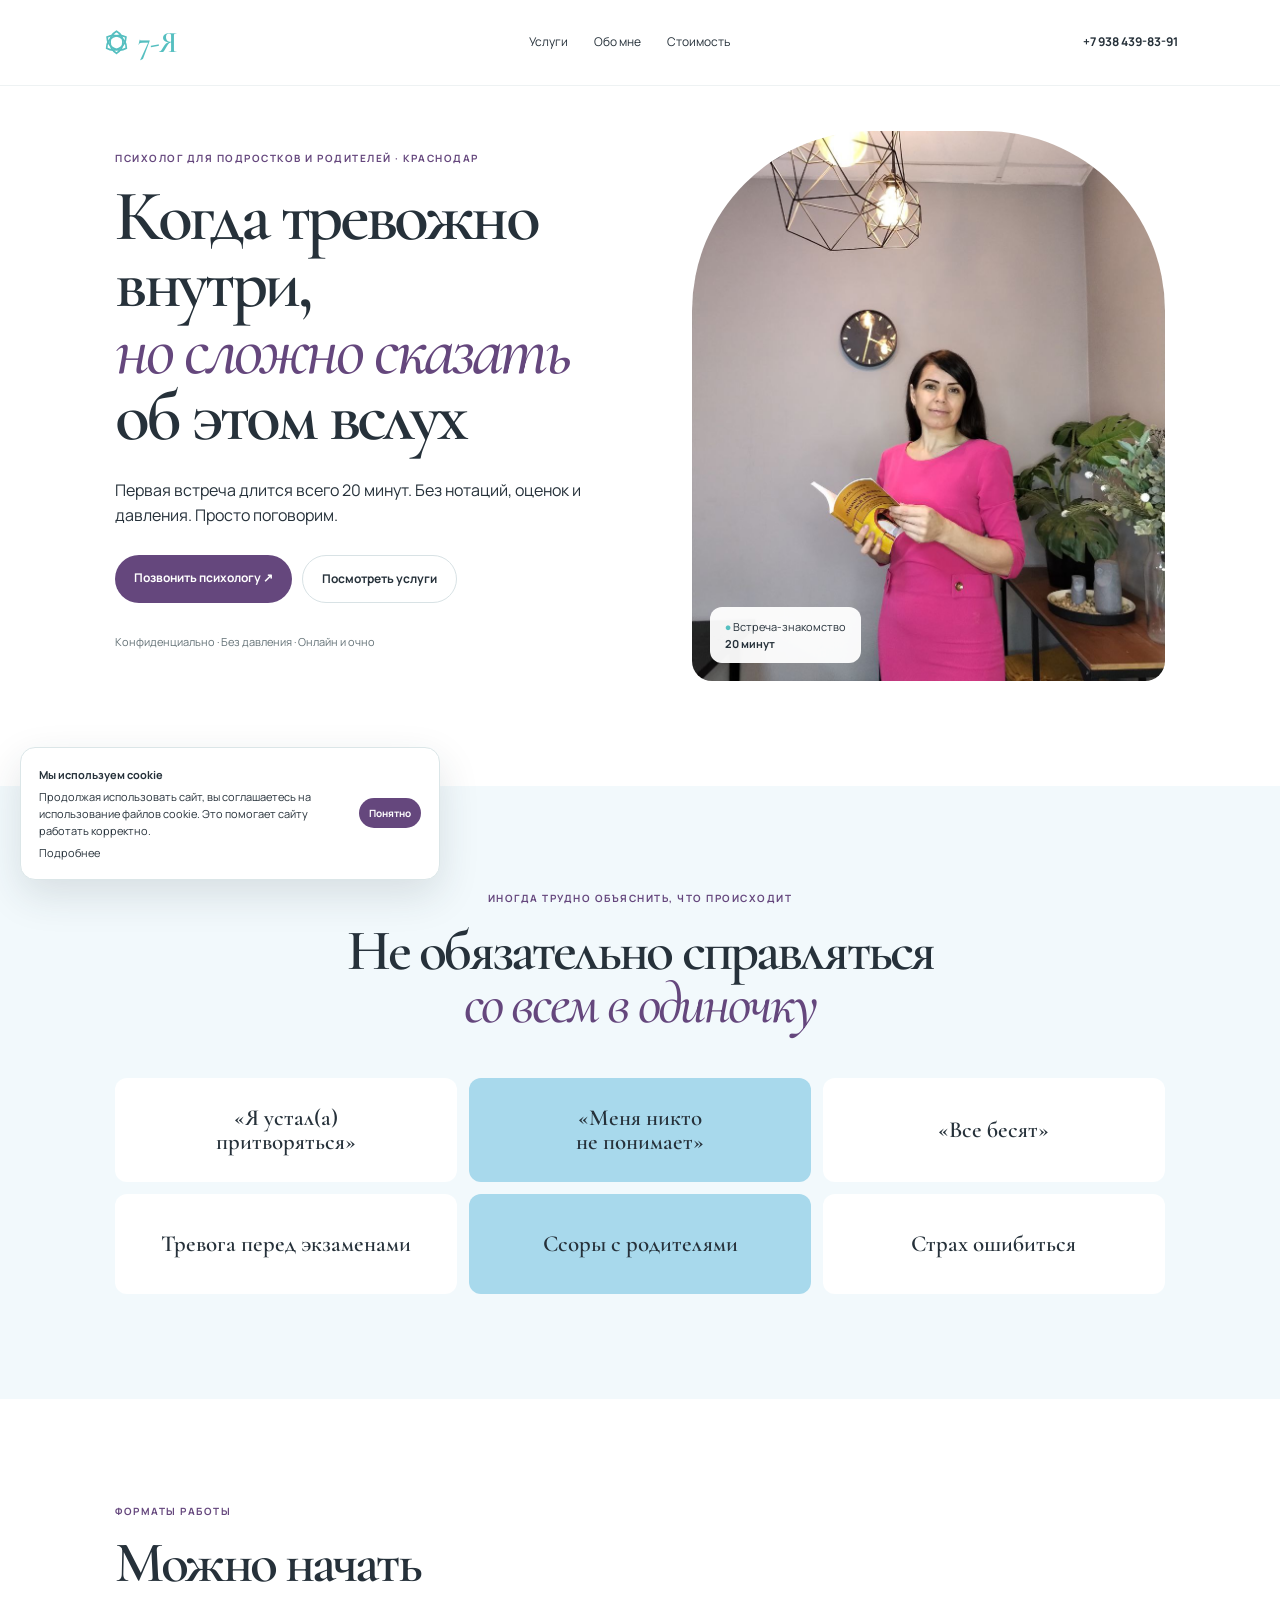
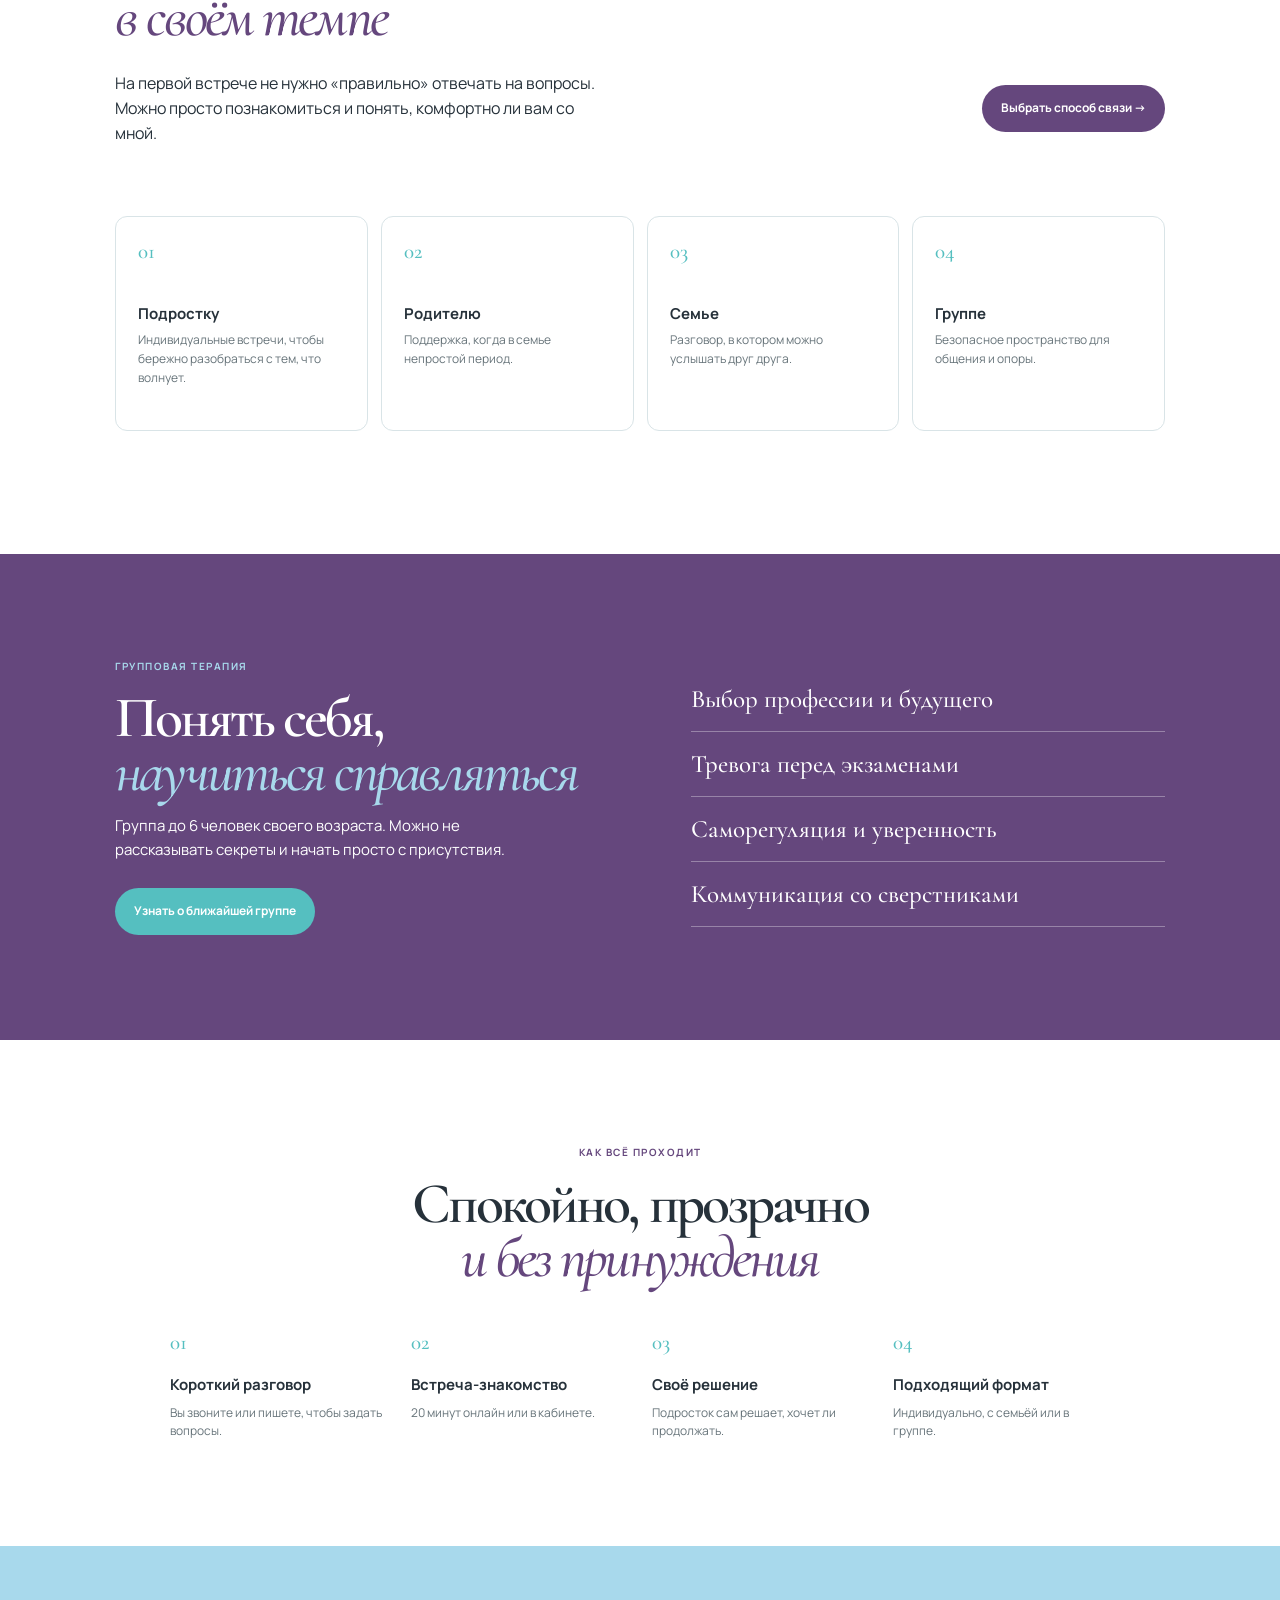
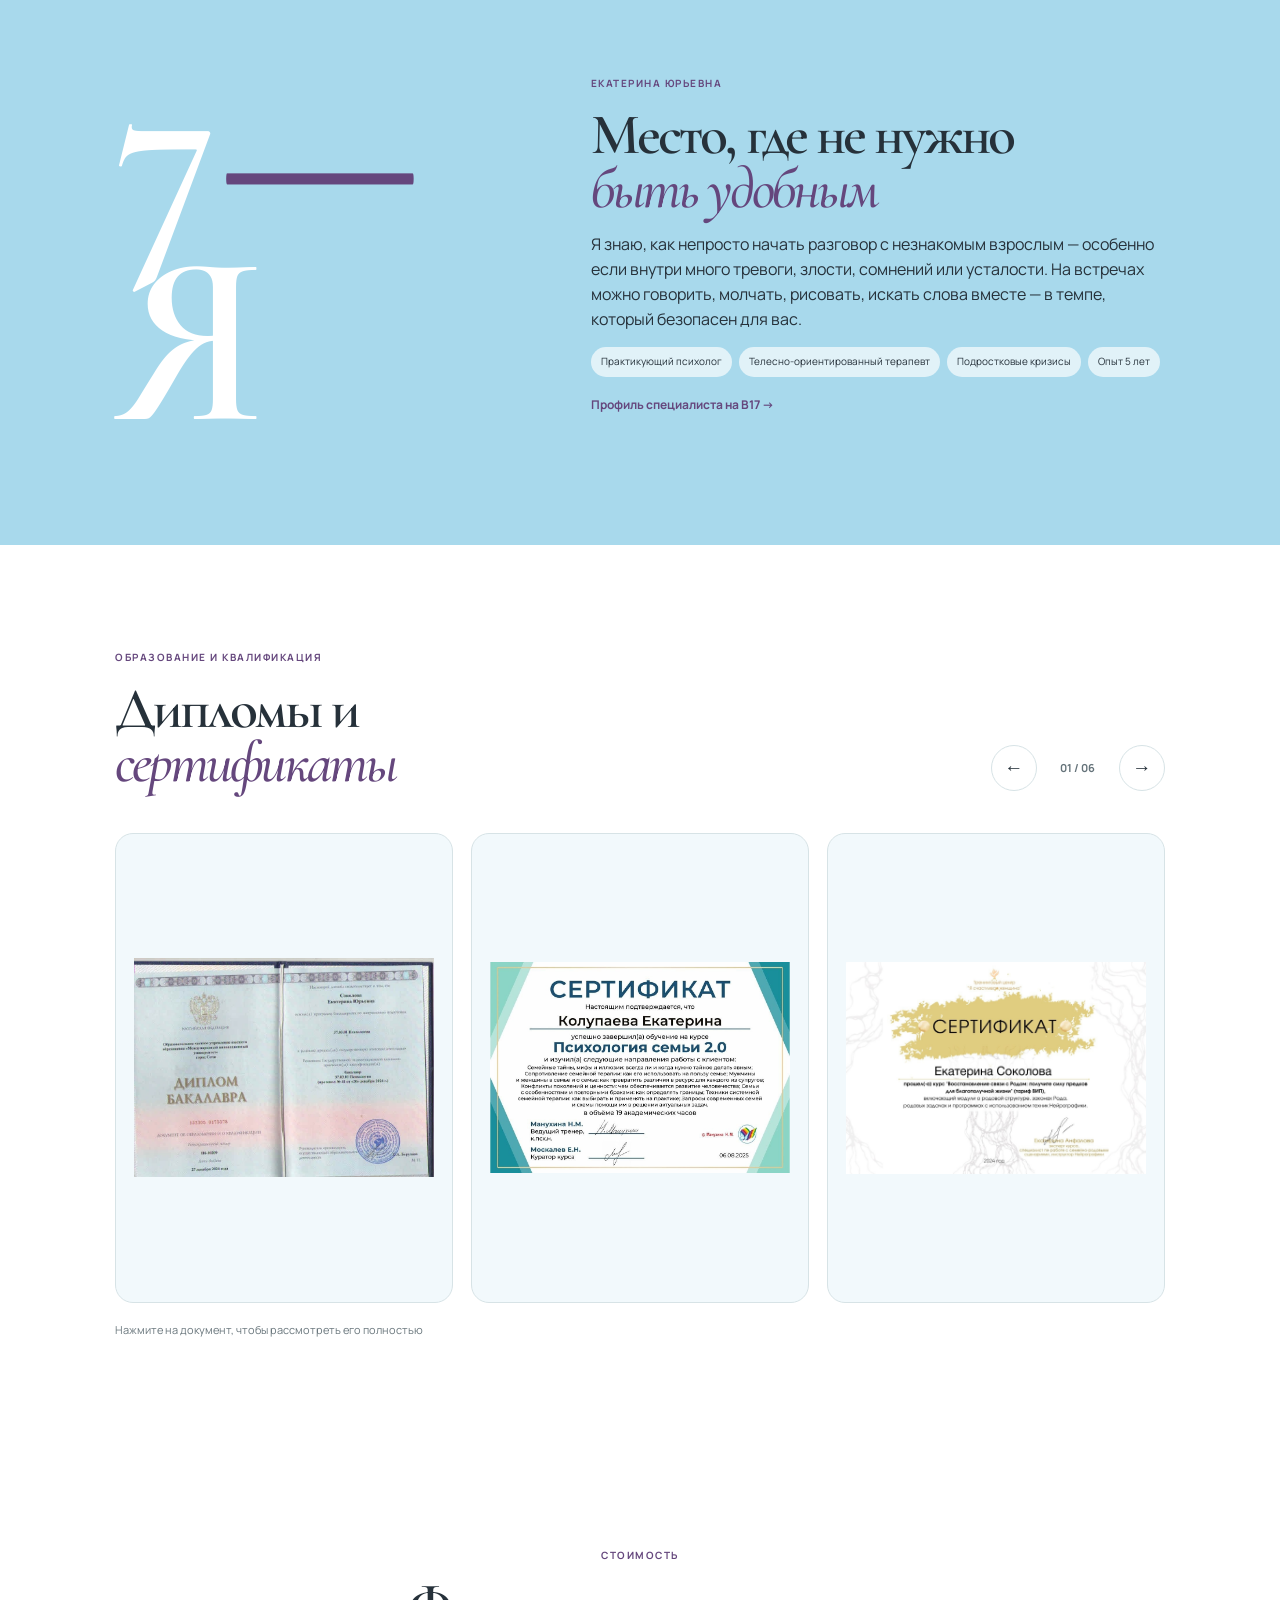
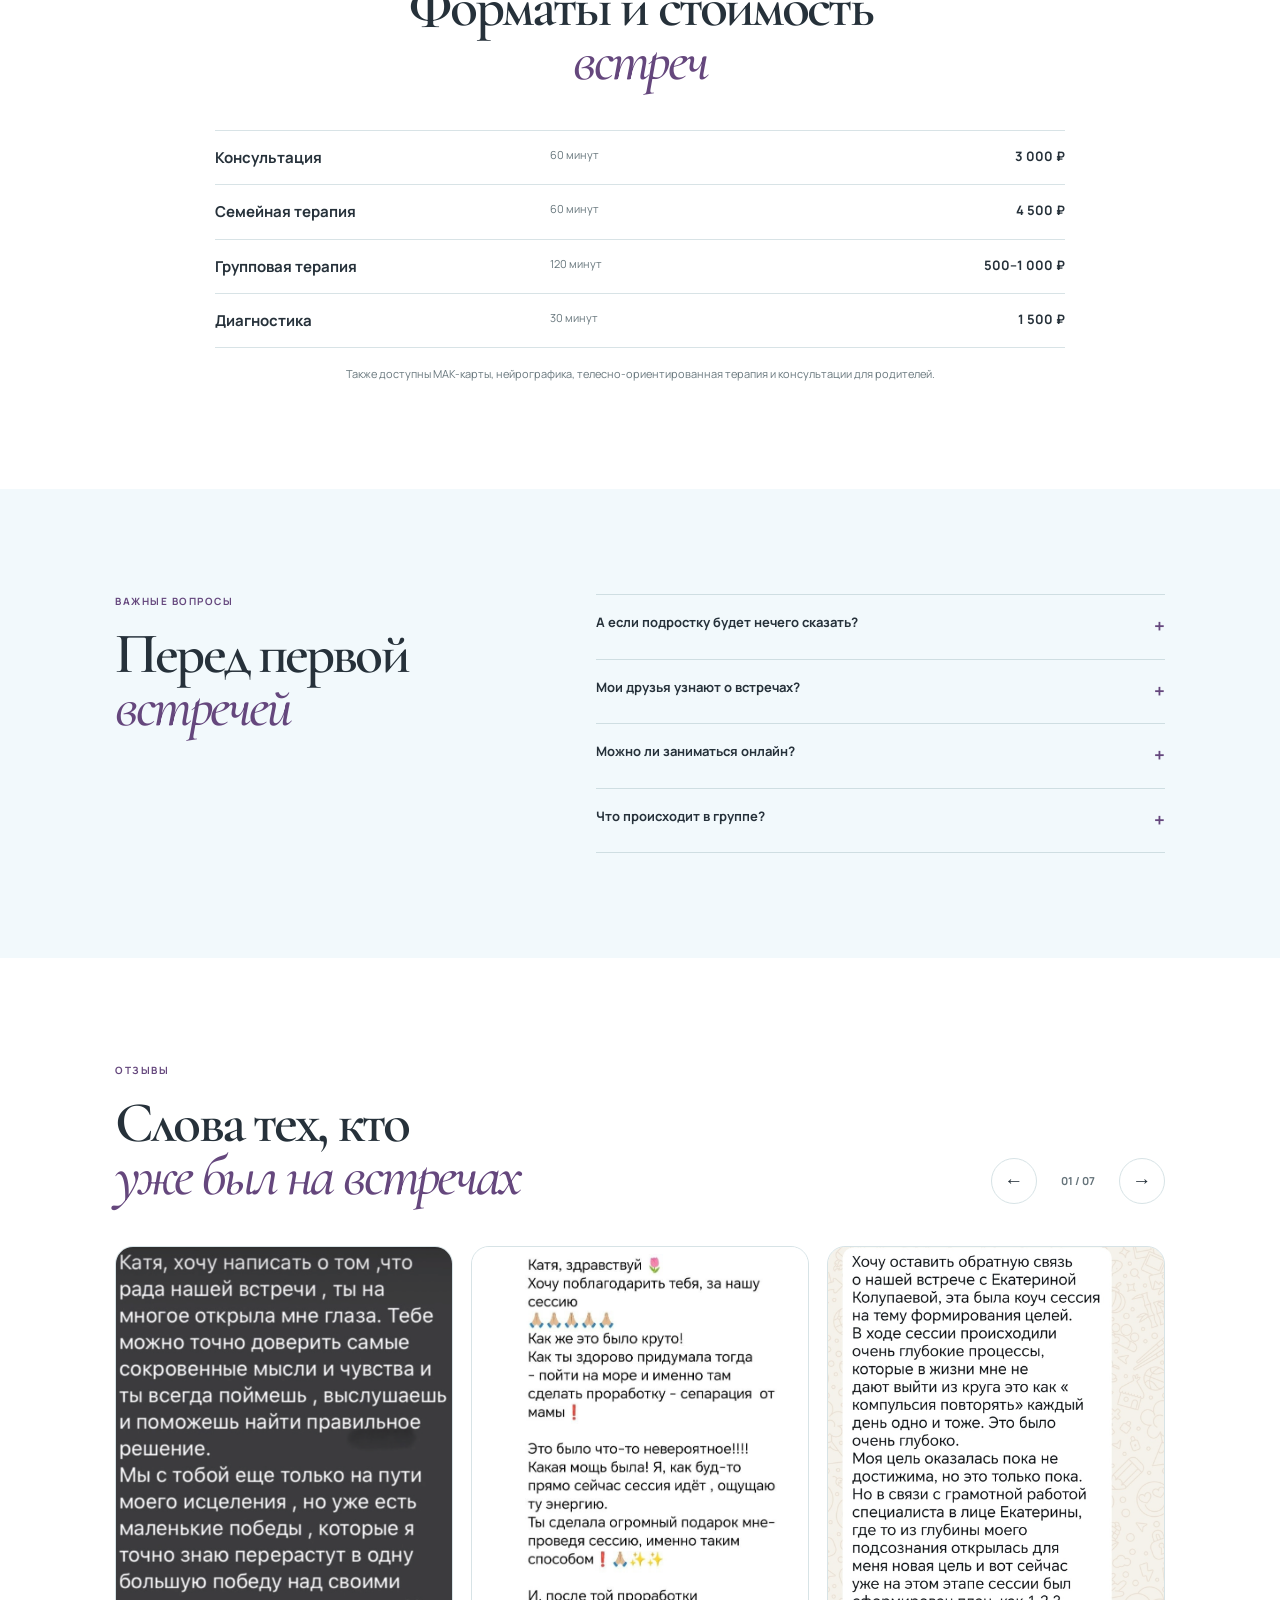
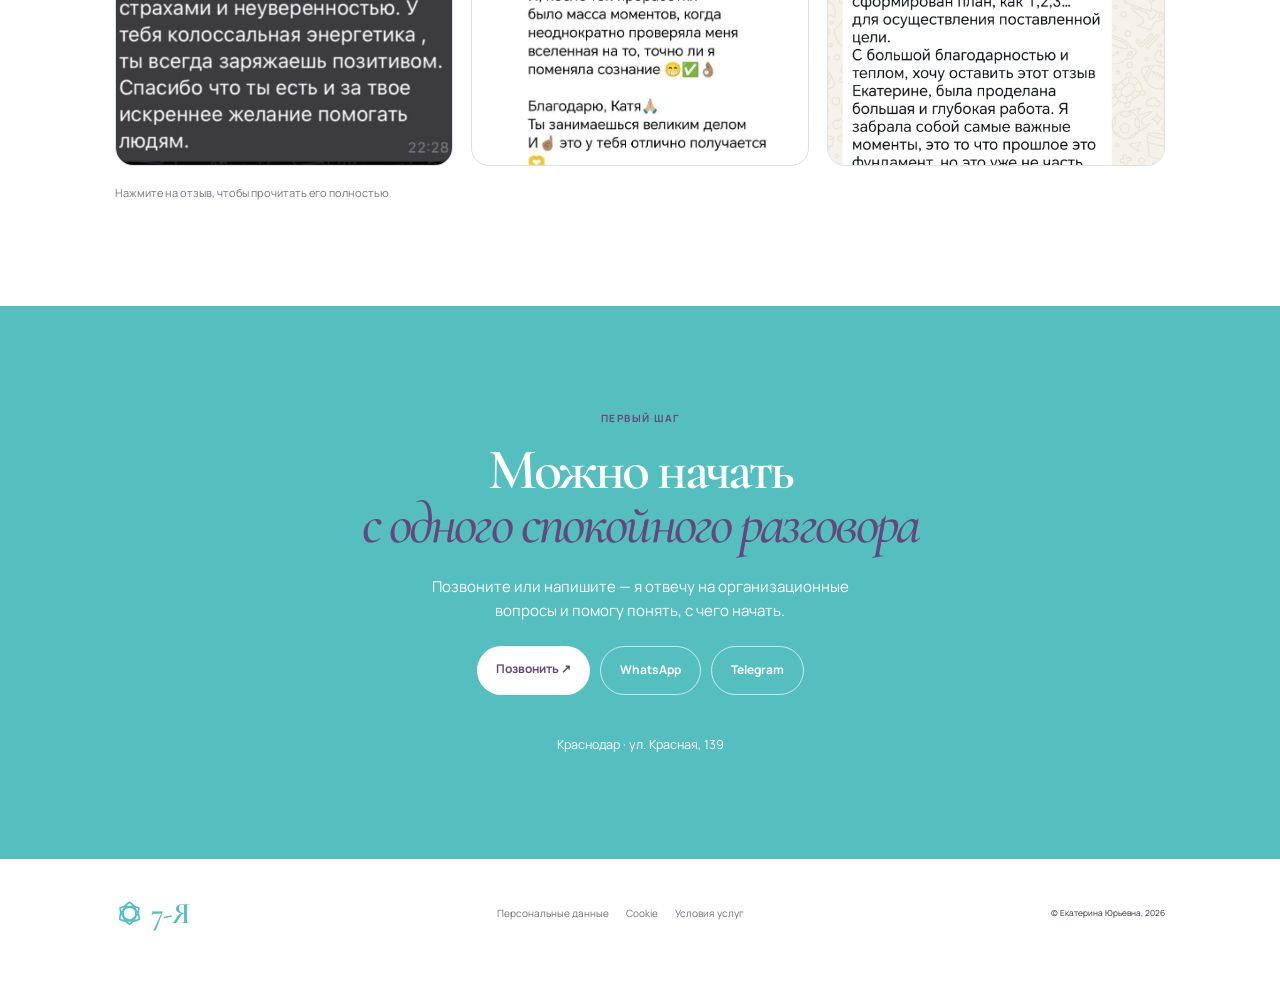
==== commit 1244b4e9: "Add certificates carousel" ====
--- a/index.html
+++ b/index.html
@@ -7,8 +7,9 @@
 <section class="section violet group"><div><p class="eyebrow">Групповая терапия</p><h2>Понять себя,<br><i>научиться справляться</i></h2><p>Группа до 6 человек своего возраста. Можно не рассказывать секреты и начать просто с присутствия.</p><a class="button aqua" href="tel:+79384398391">Узнать о ближайшей группе</a></div><ul><li>Выбор профессии и будущего</li><li>Тревога перед экзаменами</li><li>Саморегуляция и уверенность</li><li>Коммуникация со сверстниками</li></ul></section>
 <section class="section center"><p class="eyebrow">Как всё проходит</p><h2>Спокойно, прозрачно<br><i>и без принуждения</i></h2><div class="steps"><article><b>01</b><h3>Короткий разговор</h3><p>Вы звоните или пишете, чтобы задать вопросы.</p></article><article><b>02</b><h3>Встреча-знакомство</h3><p>20 минут онлайн или в кабинете.</p></article><article><b>03</b><h3>Своё решение</h3><p>Подросток сам решает, хочет ли продолжать.</p></article><article><b>04</b><h3>Подходящий формат</h3><p>Индивидуально, с семьёй или в группе.</p></article></div></section>
 <section id="about" class="section about"><div class="seven">7<span>—</span>Я</div><div><p class="eyebrow">Екатерина Юрьевна</p><h2>Место, где не нужно<br><i>быть удобным</i></h2><p>Я знаю, как непросто начать разговор с незнакомым взрослым — особенно если внутри много тревоги, злости, сомнений или усталости. На встречах можно говорить, молчать, рисовать, искать слова вместе — в темпе, который безопасен для вас.</p><p class="tags"><span>Практикующий психолог</span><span>Телесно-ориентированный терапевт</span><span>Подростковые кризисы</span><span>Опыт 5 лет</span></p><a class="link" href="https://www.b17.ru/id671704/?prt=671704" target="_blank" rel="noreferrer">Профиль специалиста на B17 →</a></div></section>
+<section id="certificates" class="section certificates"><div class="certificates-head"><div><p class="eyebrow">Образование и квалификация</p><h2>Дипломы и<br><i>сертификаты</i></h2></div><div class="certificates-controls"><button type="button" class="certificate-arrow certificate-prev" aria-label="Предыдущий документ">←</button><span class="certificate-count" aria-live="polite">01 / 06</span><button type="button" class="certificate-arrow certificate-next" aria-label="Следующий документ">→</button></div></div><div class="certificates-viewport"><div class="certificates-track"><button type="button" class="certificate-slide" aria-label="Открыть документ 1"><img src="assets/certificates/1.jpg" alt="Диплом или сертификат Екатерины Юрьевны 1" loading="lazy"></button><button type="button" class="certificate-slide" aria-label="Открыть документ 2"><img src="assets/certificates/2.jpg" alt="Диплом или сертификат Екатерины Юрьевны 2" loading="lazy"></button><button type="button" class="certificate-slide" aria-label="Открыть документ 3"><img src="assets/certificates/3.jpg" alt="Диплом или сертификат Екатерины Юрьевны 3" loading="lazy"></button><button type="button" class="certificate-slide" aria-label="Открыть документ 4"><img src="assets/certificates/4.jpg" alt="Диплом или сертификат Екатерины Юрьевны 4" loading="lazy"></button><button type="button" class="certificate-slide" aria-label="Открыть документ 5"><img src="assets/certificates/5.jpg" alt="Диплом или сертификат Екатерины Юрьевны 5" loading="lazy"></button><button type="button" class="certificate-slide" aria-label="Открыть документ 6"><img src="assets/certificates/6.jpg" alt="Диплом или сертификат Екатерины Юрьевны 6" loading="lazy"></button></div></div><p class="certificates-hint">Нажмите на документ, чтобы рассмотреть его полностью</p></section>
 <section id="prices" class="section center"><p class="eyebrow">Стоимость</p><h2>Форматы и стоимость<br><i>встреч</i></h2><div class="prices"><p><b>Консультация</b><span>60 минут</span><strong>3 000 ₽</strong></p><p><b>Семейная терапия</b><span>60 минут</span><strong>4 500 ₽</strong></p><p><b>Групповая терапия</b><span>120 минут</span><strong>500–1 000 ₽</strong></p><p><b>Диагностика</b><span>30 минут</span><strong>1 500 ₽</strong></p></div><small>Также доступны МАК-карты, нейрографика, телесно-ориентированная терапия и консультации для родителей.</small></section>
 <section class="section pale faq"><div><p class="eyebrow">Важные вопросы</p><h2>Перед первой<br><i>встречей</i></h2></div><div><details><summary>А если подростку будет нечего сказать? <b>+</b></summary><p>Это нормально. Молчание тоже может быть частью разговора — психолог умеет бережно оставлять для него место.</p></details><details><summary>Мои друзья узнают о встречах? <b>+</b></summary><p>Нет. Конфиденциальность — важная часть безопасного пространства.</p></details><details><summary>Можно ли заниматься онлайн? <b>+</b></summary><p>Да, можно выбрать онлайн-встречу или очный формат в Краснодаре.</p></details><details><summary>Что происходит в группе? <b>+</b></summary><p>В группе действуют правила уважения и конфиденциальности.</p></details></div></section>
 <section id="reviews" class="section reviews"><div class="reviews-head"><div><p class="eyebrow">Отзывы</p><h2>Слова тех, кто<br><i>уже был на встречах</i></h2></div><div class="reviews-controls"><button type="button" class="review-arrow review-prev" aria-label="Предыдущий отзыв">←</button><span class="review-count" aria-live="polite">01 / 07</span><button type="button" class="review-arrow review-next" aria-label="Следующий отзыв">→</button></div></div><div class="reviews-viewport"><div class="reviews-track"><button type="button" class="review-slide" data-review="0" aria-label="Открыть отзыв 1"><img src="assets/reviews/review-01.png" alt="Отзыв клиента 1" loading="lazy"></button><button type="button" class="review-slide" data-review="1" aria-label="Открыть отзыв 2"><img src="assets/reviews/review-02.jpg" alt="Отзыв клиента 2" loading="lazy"></button><button type="button" class="review-slide" data-review="2" aria-label="Открыть отзыв 3"><img src="assets/reviews/review-03.jpg" alt="Отзыв клиента 3" loading="lazy"></button><button type="button" class="review-slide" data-review="3" aria-label="Открыть отзыв 4"><img src="assets/reviews/review-04.jpg" alt="Отзыв клиента 4" loading="lazy"></button><button type="button" class="review-slide" data-review="4" aria-label="Открыть отзыв 5"><img src="assets/reviews/review-05.jpg" alt="Отзыв клиента 5" loading="lazy"></button><button type="button" class="review-slide" data-review="5" aria-label="Открыть отзыв 6"><img src="assets/reviews/review-06.jpg" alt="Отзыв клиента 6" loading="lazy"></button><button type="button" class="review-slide" data-review="6" aria-label="Открыть отзыв 7"><img src="assets/reviews/review-07.png" alt="Отзыв клиента 7" loading="lazy"></button></div></div><p class="reviews-hint">Нажмите на отзыв, чтобы прочитать его полностью</p></section>
 <section id="contact" class="section contact center"><p class="eyebrow">Первый шаг</p><h2>Можно начать<br><i>с одного спокойного разговора</i></h2><p>Позвоните или напишите — я отвечу на организационные вопросы и помогу понять, с чего начать.</p><p class="buttons"><a class="button white" href="tel:+79384398391">Позвонить ↗</a><a class="button clear" href="https://wa.me/79384398391">WhatsApp</a><a class="button clear" href="https://t.me/Kattifa">Telegram</a></p><small>Краснодар · ул. Красная, 139</small></section></main>
-<footer><a class="brand" href="#top" aria-label="7-Я, на главную"><svg class="triquetra" viewBox="0 0 64 64" aria-hidden="true"><g fill="none" stroke="currentColor" stroke-width="3.8" stroke-linecap="round"><path d="M32 7C13 18 13 44 32 56C51 44 51 18 32 7Z"/><path d="M32 7C13 18 13 44 32 56C51 44 51 18 32 7Z" transform="rotate(120 32 32)"/><path d="M32 7C13 18 13 44 32 56C51 44 51 18 32 7Z" transform="rotate(240 32 32)"/></g></svg><span class="brand-name">7-Я</span></a><div><a href="legal.html#privacy">Персональные данные</a><a href="legal.html#cookies">Cookie</a><a href="legal.html#offer">Условия услуг</a></div><small>© Екатерина Юрьевна, 2026</small></footer><div class="mobile"><a href="tel:+79384398391">Позвонить</a><a href="https://wa.me/79384398391">Написать</a><a href="#services">Услуги</a></div><div class="review-lightbox" id="review-lightbox" hidden role="dialog" aria-modal="true" aria-label="Отзыв клиента"><button type="button" class="lightbox-close" aria-label="Закрыть отзыв">×</button><button type="button" class="lightbox-arrow lightbox-prev" aria-label="Предыдущий отзыв">←</button><img src="" alt=""><button type="button" class="lightbox-arrow lightbox-next" aria-label="Следующий отзыв">→</button></div><aside class="cookie" id="cookie"><div class="cookie-copy"><b>Мы используем cookie</b><p>Продолжая использовать сайт, вы соглашаетесь на использование файлов cookie. Это помогает сайту работать корректно.</p><a href="legal.html#cookies">Подробнее</a></div><div class="cookie-action"><button type="button" data-cookie="accepted" onclick="localStorage.setItem('cookie-notice','accepted');this.closest('.cookie').hidden=true">Понятно</button></div></aside><script src="script.js"></script></body></html>
+<footer><a class="brand" href="#top" aria-label="7-Я, на главную"><svg class="triquetra" viewBox="0 0 64 64" aria-hidden="true"><g fill="none" stroke="currentColor" stroke-width="3.8" stroke-linecap="round"><path d="M32 7C13 18 13 44 32 56C51 44 51 18 32 7Z"/><path d="M32 7C13 18 13 44 32 56C51 44 51 18 32 7Z" transform="rotate(120 32 32)"/><path d="M32 7C13 18 13 44 32 56C51 44 51 18 32 7Z" transform="rotate(240 32 32)"/></g></svg><span class="brand-name">7-Я</span></a><div><a href="legal.html#privacy">Персональные данные</a><a href="legal.html#cookies">Cookie</a><a href="legal.html#offer">Условия услуг</a></div><small>© Екатерина Юрьевна, 2026</small></footer><div class="mobile"><a href="tel:+79384398391">Позвонить</a><a href="https://wa.me/79384398391">Написать</a><a href="#services">Услуги</a></div><div class="certificate-lightbox" id="certificate-lightbox" hidden role="dialog" aria-modal="true" aria-label="Диплом или сертификат"><button type="button" class="certificate-lightbox-close" aria-label="Закрыть документ">×</button><button type="button" class="certificate-lightbox-arrow certificate-lightbox-prev" aria-label="Предыдущий документ">←</button><img src="" alt=""><button type="button" class="certificate-lightbox-arrow certificate-lightbox-next" aria-label="Следующий документ">→</button></div><div class="review-lightbox" id="review-lightbox" hidden role="dialog" aria-modal="true" aria-label="Отзыв клиента"><button type="button" class="lightbox-close" aria-label="Закрыть отзыв">×</button><button type="button" class="lightbox-arrow lightbox-prev" aria-label="Предыдущий отзыв">←</button><img src="" alt=""><button type="button" class="lightbox-arrow lightbox-next" aria-label="Следующий отзыв">→</button></div><aside class="cookie" id="cookie"><div class="cookie-copy"><b>Мы используем cookie</b><p>Продолжая использовать сайт, вы соглашаетесь на использование файлов cookie. Это помогает сайту работать корректно.</p><a href="legal.html#cookies">Подробнее</a></div><div class="cookie-action"><button type="button" data-cookie="accepted" onclick="localStorage.setItem('cookie-notice','accepted');this.closest('.cookie').hidden=true">Понятно</button></div></aside><script src="script.js"></script></body></html>
--- a/styles.css
+++ b/styles.css
@@ -13,3 +13,8 @@
 @media(max-width:760px){.reviews-head{align-items:flex-end;margin-bottom:28px}.reviews-head h2{font-size:42px}.reviews-controls{gap:6px}.review-arrow{width:40px;height:40px}.review-count{min-width:47px}.review-slide{flex-basis:84%;height:470px}.review-lightbox{grid-template-columns:42px minmax(0,1fr) 42px;gap:7px;padding:64px 8px 20px}.lightbox-arrow{width:40px;height:40px}.lightbox-close{right:12px;top:12px;width:40px;height:40px}.review-lightbox img{max-height:82vh}}
 .lightbox-arrow{position:relative;z-index:2}.lightbox-close{z-index:3}
 .review-lightbox img{cursor:zoom-out}
+
+/* Certificates carousel */
+.certificates{overflow:hidden;background:#fff}.certificates-head{display:flex;align-items:flex-end;justify-content:space-between;gap:30px;margin-bottom:42px}.certificates-controls{display:flex;align-items:center;gap:12px}.certificate-arrow{width:46px;height:46px;border:1px solid #d7e3e6;border-radius:50%;background:#fff;color:var(--ink);font-size:19px;cursor:pointer;transition:.2s}.certificate-arrow:hover{background:var(--v);border-color:var(--v);color:#fff}.certificate-count{min-width:58px;text-align:center;font-size:11px;font-weight:700;color:#65737a}.certificates-viewport{overflow:hidden}.certificates-track{display:flex;gap:18px;transition:transform .45s cubic-bezier(.22,.61,.36,1);touch-action:pan-y}.certificate-slide{flex:0 0 calc((100% - 36px)/3);height:470px;padding:18px;overflow:hidden;border:1px solid #d7e3e6;border-radius:18px;background:var(--pale);cursor:zoom-in}.certificate-slide img{width:100%;height:100%;display:block;object-fit:contain;transition:transform .35s}.certificate-slide:hover img{transform:scale(1.02)}.certificates-hint{margin:18px 0 0;color:#6a777d;font-size:11px}.certificate-lightbox{position:fixed;inset:0;z-index:55;display:grid;grid-template-columns:60px minmax(0,900px) 60px;align-items:center;justify-content:center;gap:18px;padding:30px;background:#172029e8}.certificate-lightbox[hidden]{display:none}.certificate-lightbox img{display:block;max-width:100%;max-height:90vh;margin:auto;border-radius:12px;box-shadow:0 20px 70px #0008;cursor:zoom-out}.certificate-lightbox-arrow,.certificate-lightbox-close{position:relative;z-index:2;width:50px;height:50px;border:0;border-radius:50%;background:#fff;color:var(--ink);font-size:20px;cursor:pointer}.certificate-lightbox-close{position:absolute;z-index:3;right:24px;top:20px;font-size:27px}.certificate-lightbox-arrow:hover,.certificate-lightbox-close:hover{background:var(--t);color:#fff}
+@media(max-width:900px){.certificate-slide{flex-basis:calc((100% - 18px)/2)}}
+@media(max-width:760px){.certificates-head{align-items:flex-end;margin-bottom:28px}.certificates-head h2{font-size:42px}.certificates-controls{gap:6px}.certificate-arrow{width:40px;height:40px}.certificate-count{min-width:47px}.certificate-slide{flex-basis:84%;height:430px;padding:12px}.certificate-lightbox{grid-template-columns:42px minmax(0,1fr) 42px;gap:7px;padding:64px 8px 20px}.certificate-lightbox-arrow{width:40px;height:40px}.certificate-lightbox-close{right:12px;top:12px;width:40px;height:40px}.certificate-lightbox img{max-height:82vh}}
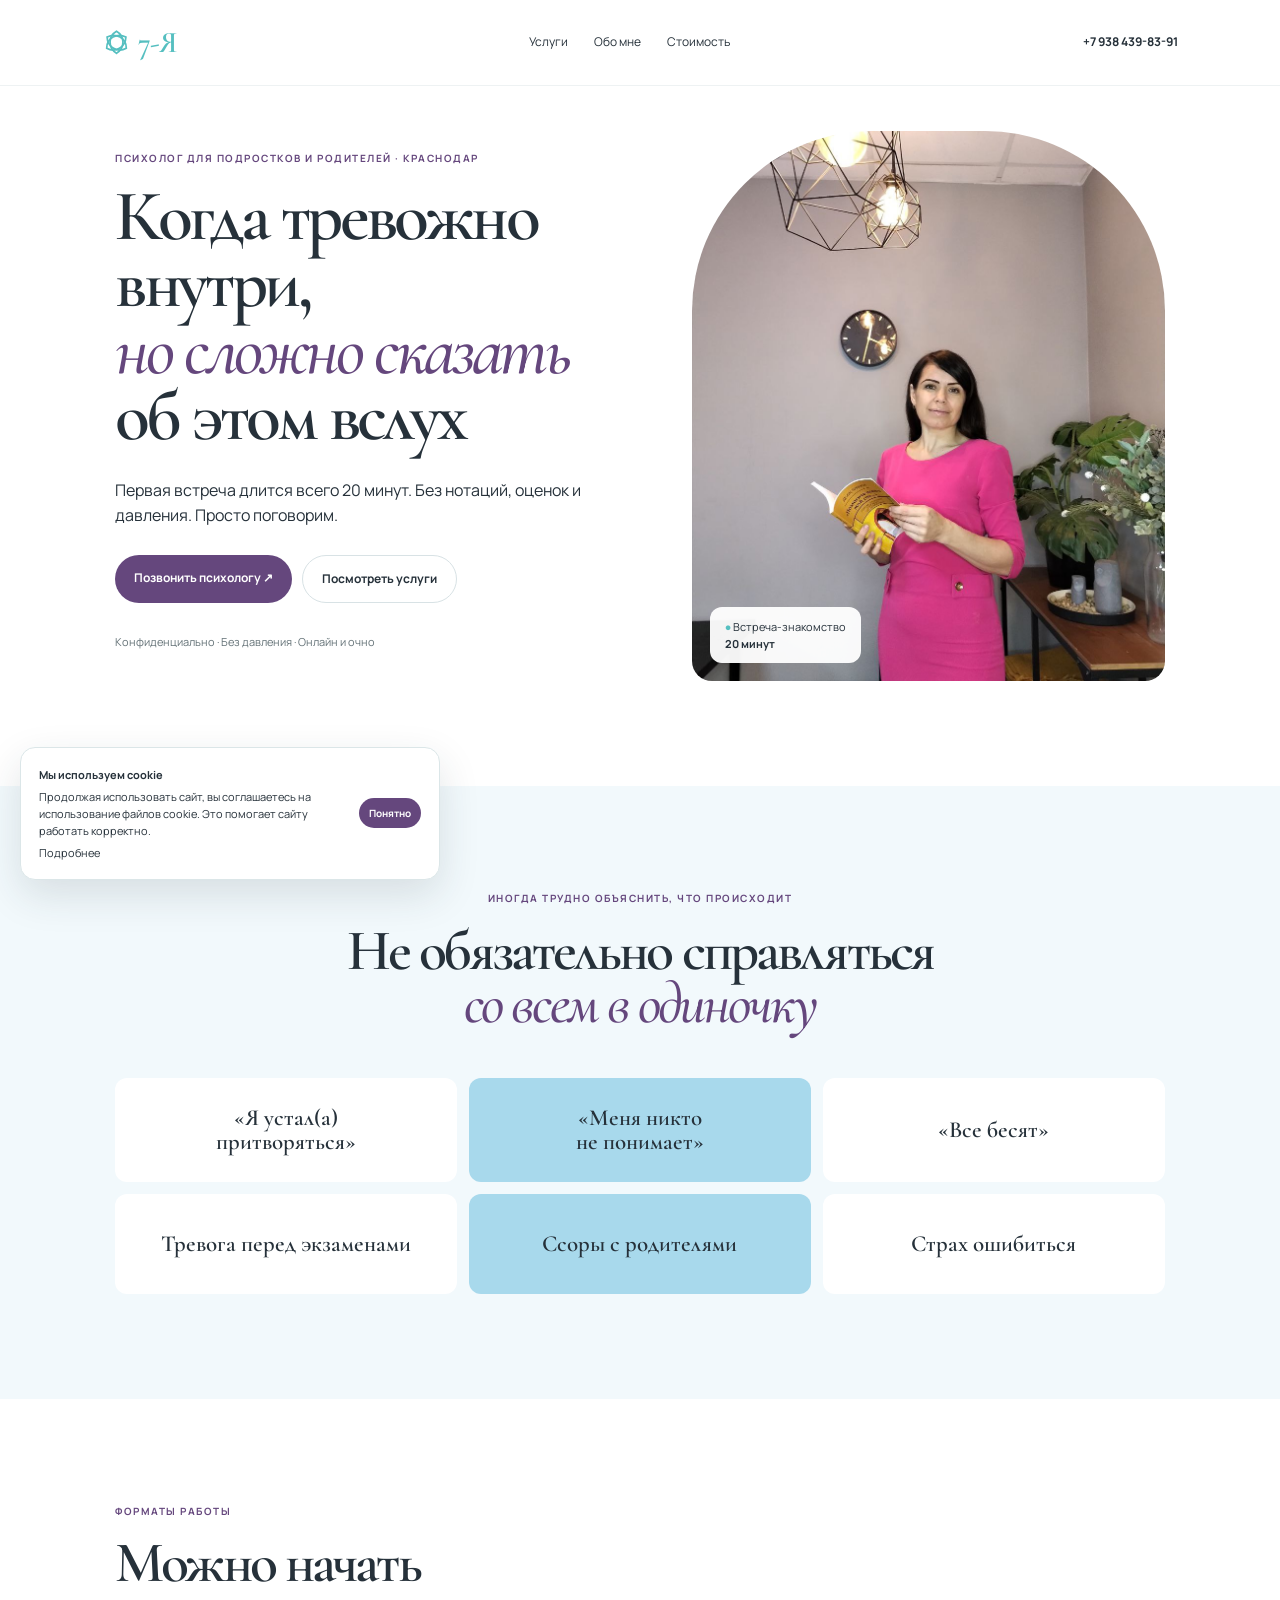
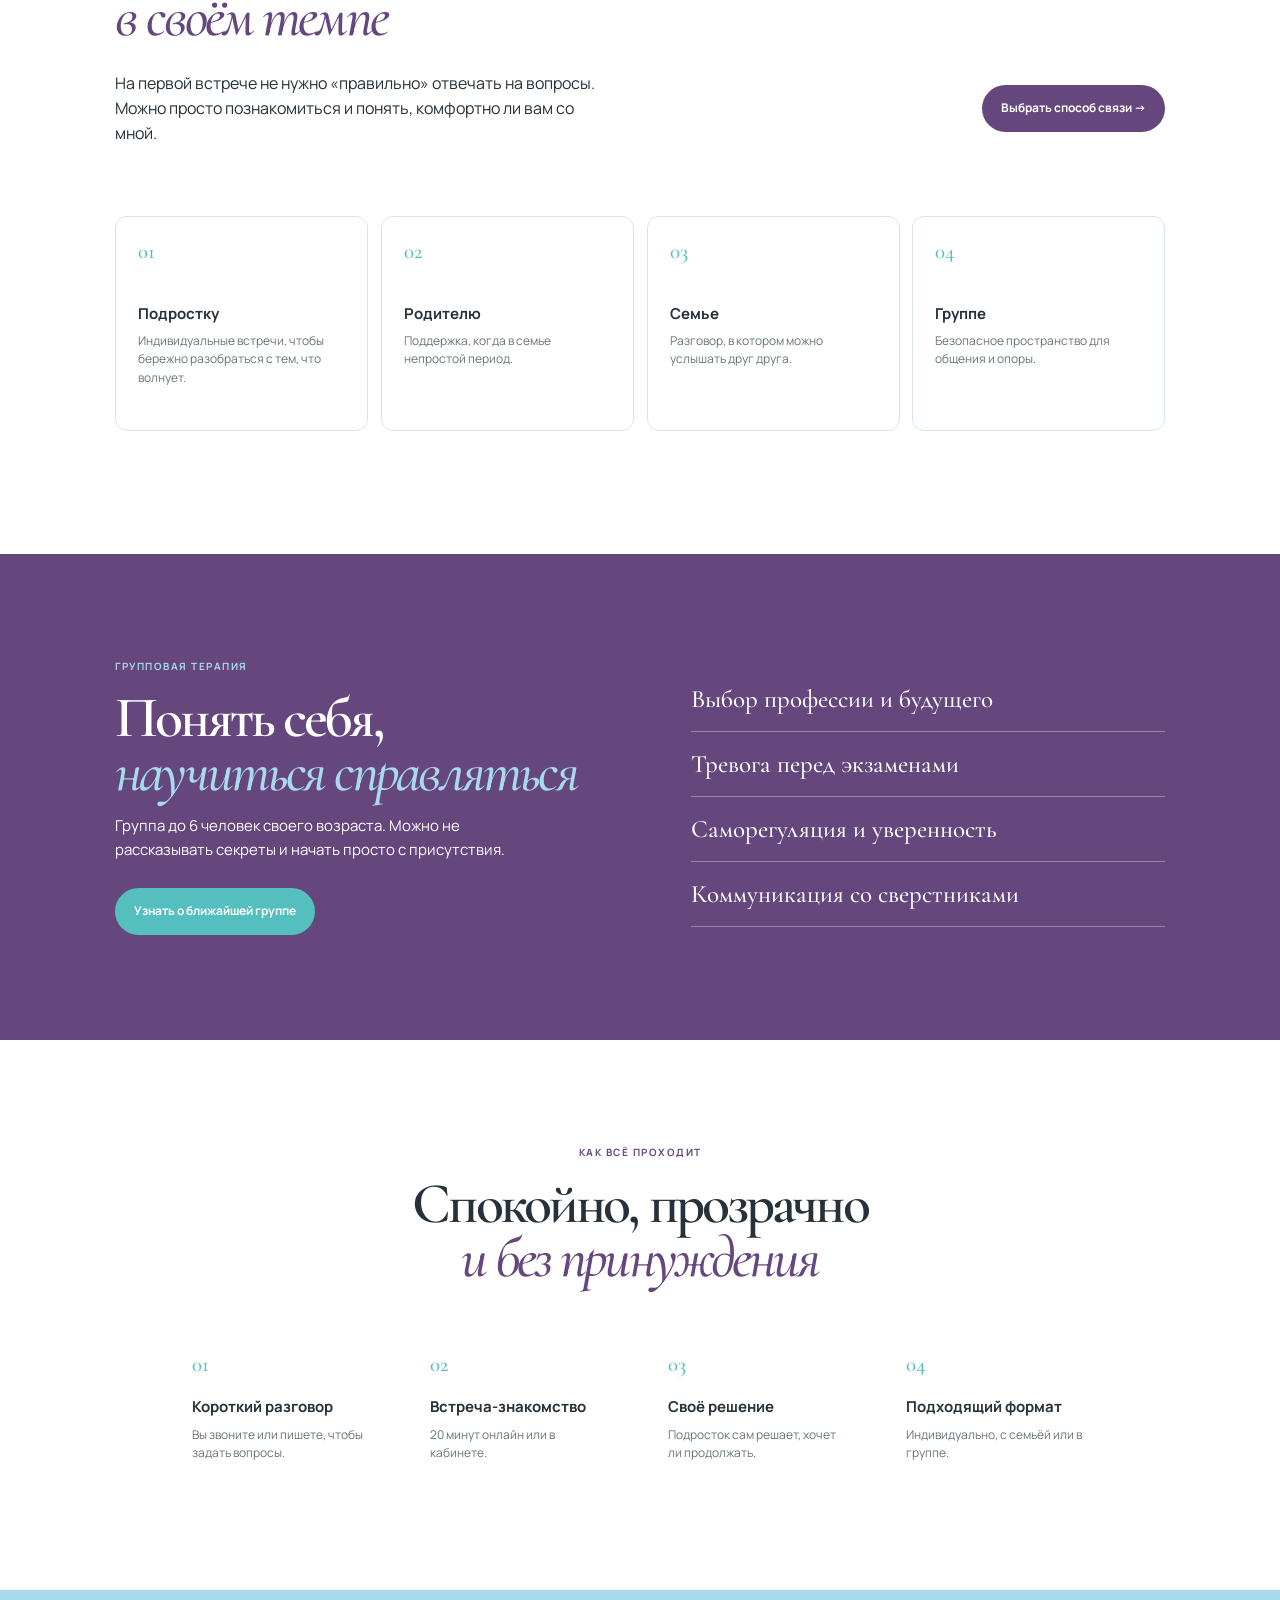
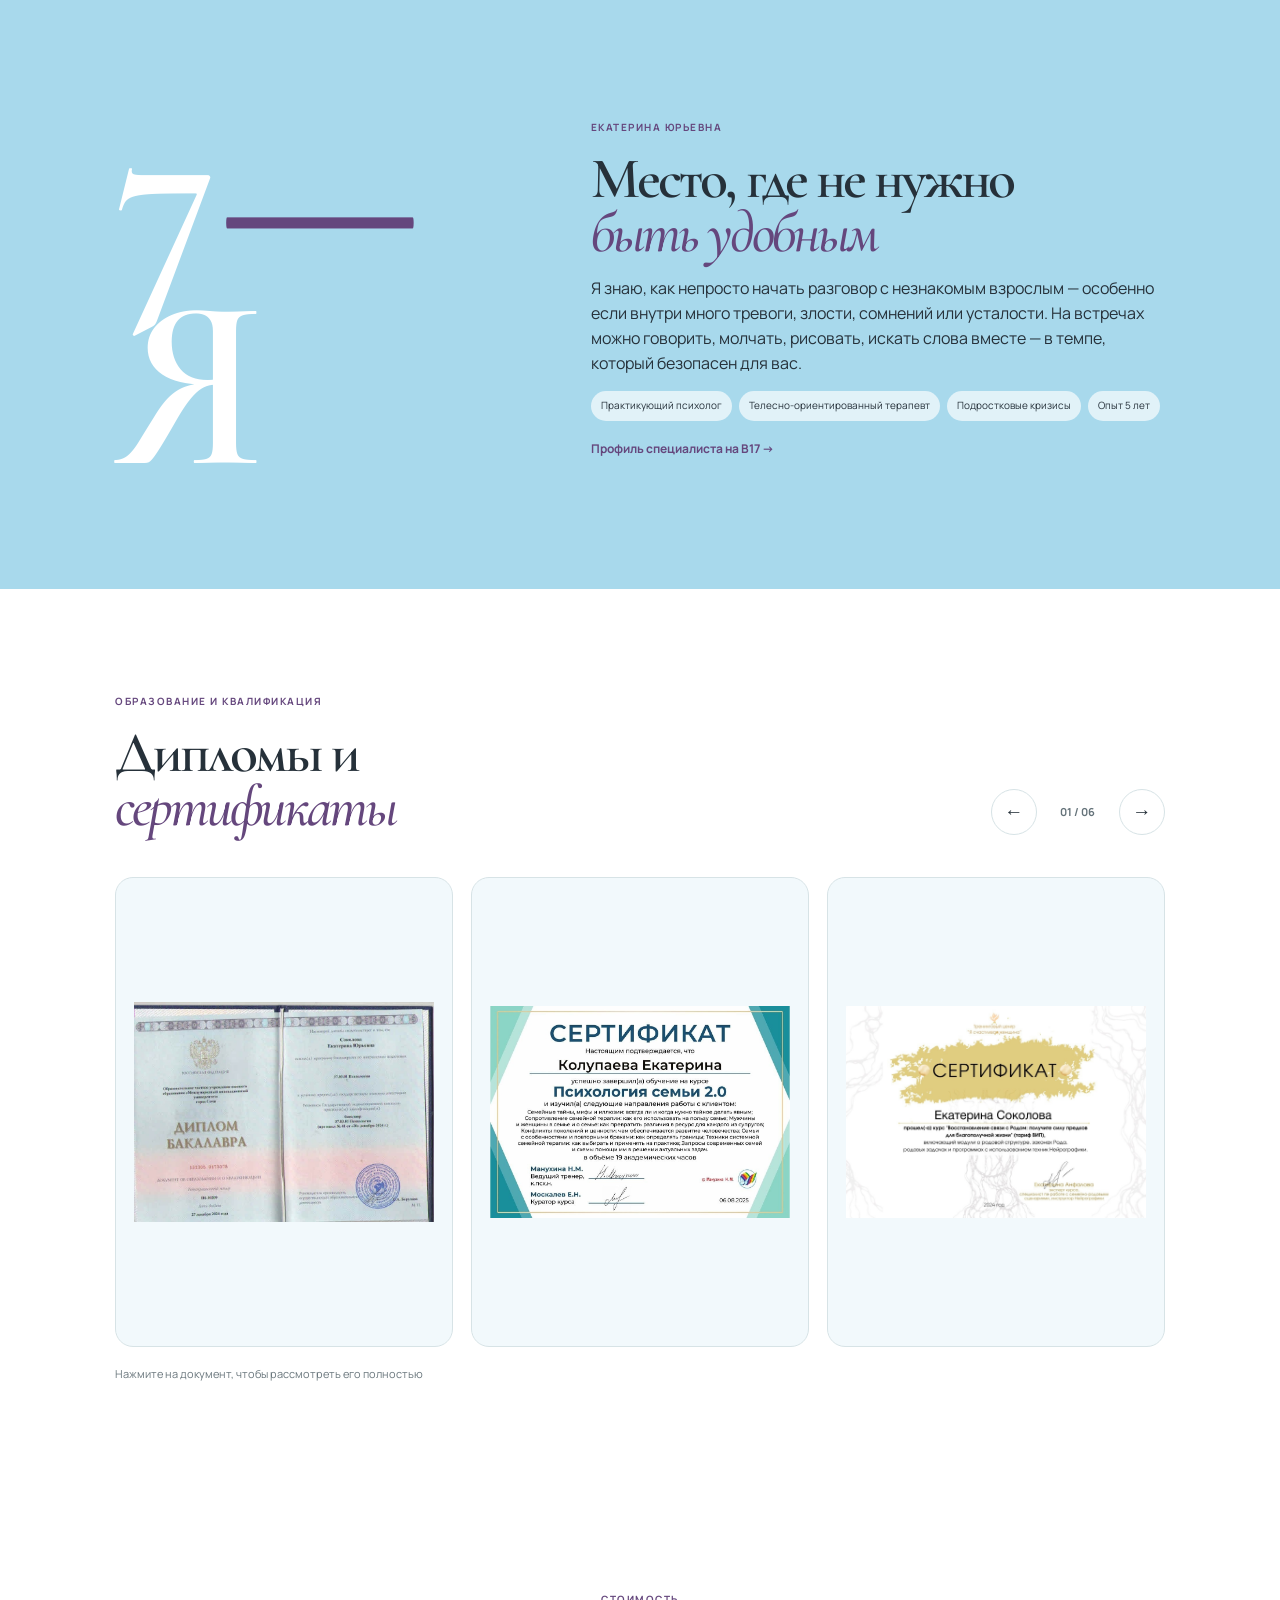
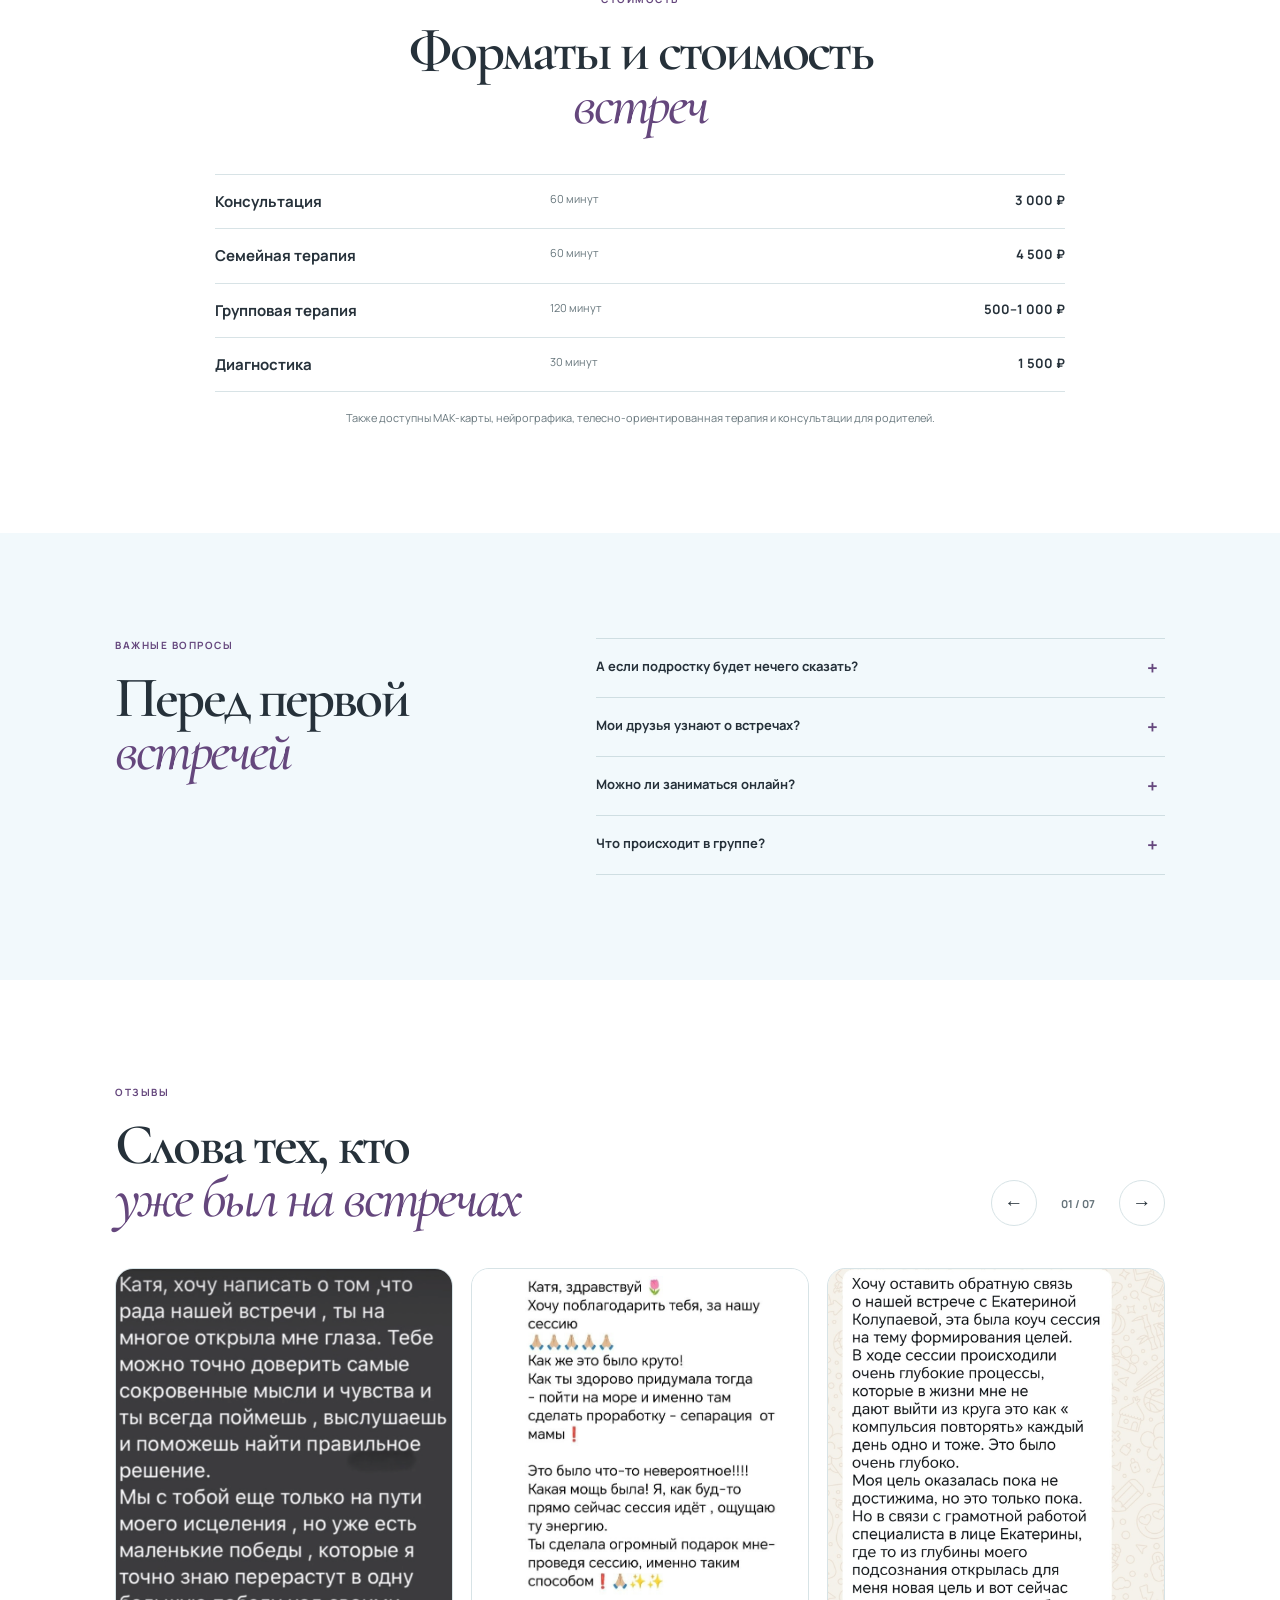
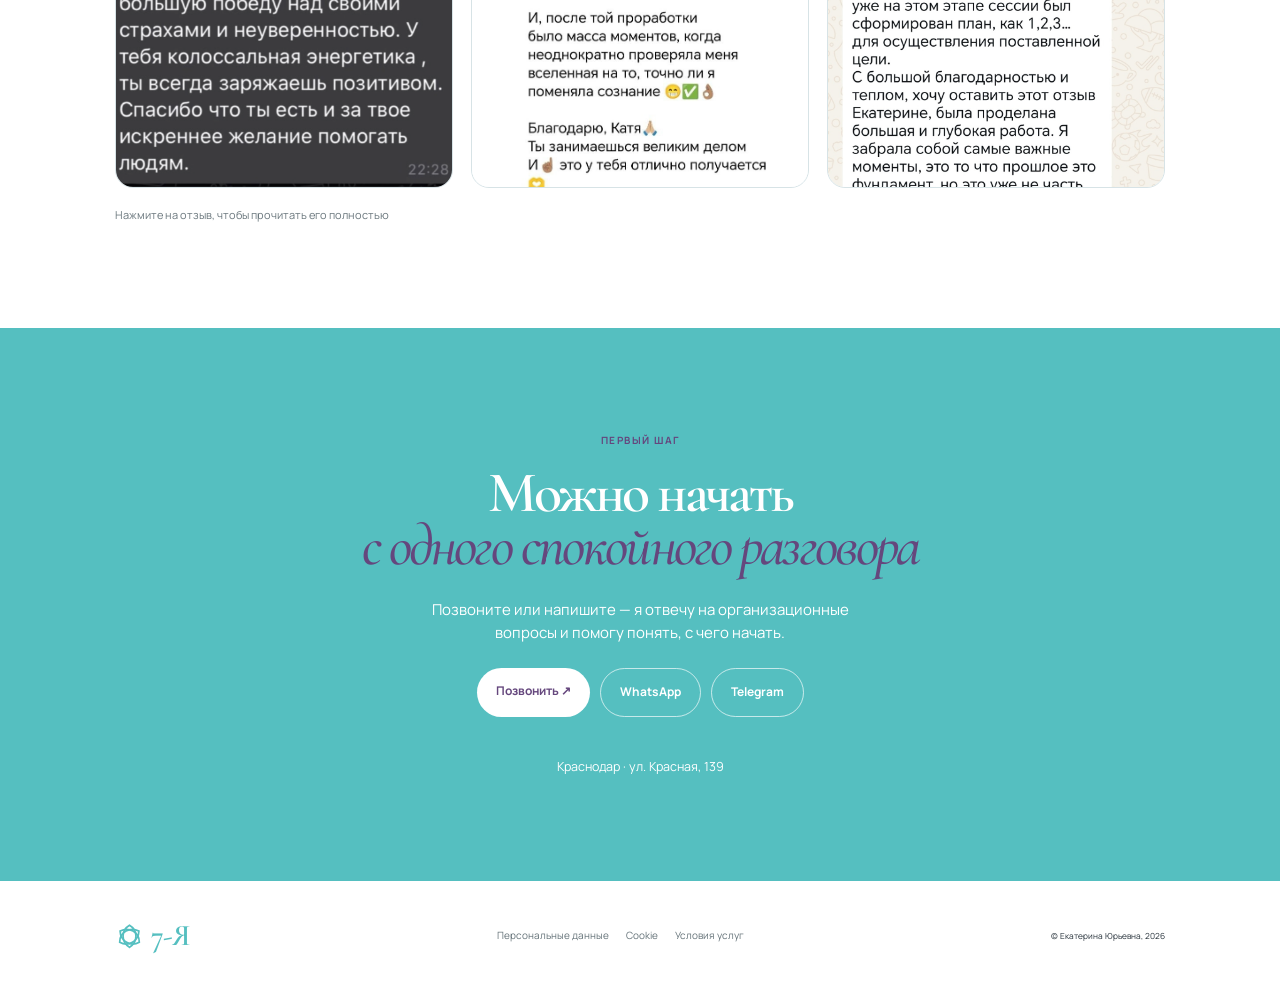
==== commit 49dcba73: "Prepare custom Timeweb domain and social preview" ====
--- a/index.html
+++ b/index.html
@@ -1,5 +1,5 @@
 <!doctype html>
-<html lang="ru"><head><meta charset="UTF-8"><meta name="viewport" content="width=device-width,initial-scale=1.0"><meta name="description" content="Психолог для подростков и семей в Краснодаре. Бережная поддержка без оценок и давления."><title>7-Я — психолог для подростков и родителей</title><link rel="preconnect" href="https://fonts.googleapis.com"><link rel="preconnect" href="https://fonts.gstatic.com" crossorigin><link href="https://fonts.googleapis.com/css2?family=Cormorant+Garamond:wght@500;600;700&family=Manrope:wght@400;500;600;700&display=swap" rel="stylesheet"><link rel="stylesheet" href="styles.css"></head>
+<html lang="ru"><head><meta charset="UTF-8"><meta name="viewport" content="width=device-width,initial-scale=1.0"><meta name="description" content="Психолог для подростков и семей в Краснодаре. Бережная поддержка без оценок и давления."><link rel="canonical" href="https://психолог-колупаева.рф/"><link rel="icon" href="assets/favicon.svg" type="image/svg+xml"><meta property="og:type" content="website"><meta property="og:locale" content="ru_RU"><meta property="og:title" content="7-Я — психолог для подростков и родителей"><meta property="og:description" content="Бережная психологическая поддержка подростков, родителей и семей в Краснодаре — без оценок и давления."><meta property="og:url" content="https://психолог-колупаева.рф/"><meta property="og:image" content="https://психолог-колупаева.рф/assets/social-preview.png"><meta property="og:image:width" content="1200"><meta property="og:image:height" content="630"><meta name="twitter:card" content="summary_large_image"><meta name="twitter:title" content="7-Я — психолог для подростков и родителей"><meta name="twitter:description" content="Бережная психологическая поддержка подростков, родителей и семей в Краснодаре."><meta name="twitter:image" content="https://психолог-колупаева.рф/assets/social-preview.png"><title>7-Я — психолог для подростков и родителей</title><link rel="preconnect" href="https://fonts.googleapis.com"><link rel="preconnect" href="https://fonts.gstatic.com" crossorigin><link href="https://fonts.googleapis.com/css2?family=Cormorant+Garamond:wght@500;600;700&family=Manrope:wght@400;500;600;700&display=swap" rel="stylesheet"><link rel="stylesheet" href="styles.css"></head>
 <body><header><a class="brand" href="#top" aria-label="7-Я, на главную"><svg class="triquetra" viewBox="0 0 64 64" aria-hidden="true"><g fill="none" stroke="currentColor" stroke-width="3.8" stroke-linecap="round"><path d="M32 7C13 18 13 44 32 56C51 44 51 18 32 7Z"/><path d="M32 7C13 18 13 44 32 56C51 44 51 18 32 7Z" transform="rotate(120 32 32)"/><path d="M32 7C13 18 13 44 32 56C51 44 51 18 32 7Z" transform="rotate(240 32 32)"/></g></svg><span class="brand-name">7-Я</span></a><nav id="site-menu"><a href="#services">Услуги</a><a href="#about">Обо мне</a><a href="#prices">Стоимость</a></nav><a href="tel:+79384398391" class="phone">+7 938 439-83-91</a><a href="tel:+79384398391" class="phone-icon" aria-label="Позвонить психологу">☎</a><button type="button" class="menu-toggle" aria-label="Открыть меню" aria-expanded="false" aria-controls="site-menu"><span></span><span></span><span></span></button></header>
 <main id="top"><section class="hero section"><div><p class="eyebrow">Психолог для подростков и родителей · Краснодар</p><h1>Когда тревожно внутри,<br><i>но сложно сказать</i> об этом вслух</h1><p class="lead">Первая встреча длится всего 20 минут. Без нотаций, оценок и давления. Просто поговорим.</p><p class="buttons"><a class="button" href="tel:+79384398391" aria-label="Позвонить психологу по номеру +7 938 439-83-91">Позвонить психологу ↗</a><a class="button secondary" href="#services">Посмотреть услуги</a></p><p class="facts">Конфиденциально · Без давления · Онлайн и очно</p></div><div class="hero-photo"><img src="assets/hero-ekaterina.png" alt="Екатерина Юрьевна в кабинете психолога"><small>● Встреча-знакомство<br><b>20 минут</b></small></div></section>
 <section class="section pale center"><p class="eyebrow">Иногда трудно объяснить, что происходит</p><h2>Не обязательно справляться<br><i>со всем в одиночку</i></h2><div class="feelings"><span>«Я устал(а)<br>притворяться»</span><span>«Меня никто<br>не понимает»</span><span>«Все бесят»</span><span>Тревога перед экзаменами</span><span>Ссоры с родителями</span><span>Страх ошибиться</span></div></section>
--- a/styles.css
+++ b/styles.css
@@ -18,3 +18,17 @@
 .certificates{overflow:hidden;background:#fff}.certificates-head{display:flex;align-items:flex-end;justify-content:space-between;gap:30px;margin-bottom:42px}.certificates-controls{display:flex;align-items:center;gap:12px}.certificate-arrow{width:46px;height:46px;border:1px solid #d7e3e6;border-radius:50%;background:#fff;color:var(--ink);font-size:19px;cursor:pointer;transition:.2s}.certificate-arrow:hover{background:var(--v);border-color:var(--v);color:#fff}.certificate-count{min-width:58px;text-align:center;font-size:11px;font-weight:700;color:#65737a}.certificates-viewport{overflow:hidden}.certificates-track{display:flex;gap:18px;transition:transform .45s cubic-bezier(.22,.61,.36,1);touch-action:pan-y}.certificate-slide{flex:0 0 calc((100% - 36px)/3);height:470px;padding:18px;overflow:hidden;border:1px solid #d7e3e6;border-radius:18px;background:var(--pale);cursor:zoom-in}.certificate-slide img{width:100%;height:100%;display:block;object-fit:contain;transition:transform .35s}.certificate-slide:hover img{transform:scale(1.02)}.certificates-hint{margin:18px 0 0;color:#6a777d;font-size:11px}.certificate-lightbox{position:fixed;inset:0;z-index:55;display:grid;grid-template-columns:60px minmax(0,900px) 60px;align-items:center;justify-content:center;gap:18px;padding:30px;background:#172029e8}.certificate-lightbox[hidden]{display:none}.certificate-lightbox img{display:block;max-width:100%;max-height:90vh;margin:auto;border-radius:12px;box-shadow:0 20px 70px #0008;cursor:zoom-out}.certificate-lightbox-arrow,.certificate-lightbox-close{position:relative;z-index:2;width:50px;height:50px;border:0;border-radius:50%;background:#fff;color:var(--ink);font-size:20px;cursor:pointer}.certificate-lightbox-close{position:absolute;z-index:3;right:24px;top:20px;font-size:27px}.certificate-lightbox-arrow:hover,.certificate-lightbox-close:hover{background:var(--t);color:#fff}
 @media(max-width:900px){.certificate-slide{flex-basis:calc((100% - 18px)/2)}}
 @media(max-width:760px){.certificates-head{align-items:flex-end;margin-bottom:28px}.certificates-head h2{font-size:42px}.certificates-controls{gap:6px}.certificate-arrow{width:40px;height:40px}.certificate-count{min-width:47px}.certificate-slide{flex-basis:84%;height:430px;padding:12px}.certificate-lightbox{grid-template-columns:42px minmax(0,1fr) 42px;gap:7px;padding:64px 8px 20px}.certificate-lightbox-arrow{width:40px;height:40px}.certificate-lightbox-close{right:12px;top:12px;width:40px;height:40px}.certificate-lightbox img{max-height:82vh}}
+
+/* Calm reveal motion */
+.motion-ready .reveal{opacity:0;transform:translateY(24px);transition:opacity .7s cubic-bezier(.22,.61,.36,1),transform .7s cubic-bezier(.22,.61,.36,1)}.motion-ready .reveal.is-visible{opacity:1;transform:none}.motion-ready .reveal-item{opacity:0;transform:translateY(18px);transition:opacity .58s cubic-bezier(.22,.61,.36,1),transform .58s cubic-bezier(.22,.61,.36,1);transition-delay:var(--reveal-delay,0ms)}.motion-ready .reveal.is-visible .reveal-item,.motion-ready .reveal-item.is-visible{opacity:1;transform:none}.cards article,.steps article,.feelings span,.certificate-slide,.review-slide{will-change:transform}.cards article:hover,.steps article:hover{transform:translateY(-4px);box-shadow:0 14px 34px #26313a10;transition:transform .25s ease,box-shadow .25s ease}.feelings span{transition:transform .25s ease}.feelings span:hover{transform:translateY(-3px)}
+@media(prefers-reduced-motion:reduce){html{scroll-behavior:auto}.motion-ready .reveal,.motion-ready .reveal-item{opacity:1;transform:none;transition:none}.cards article,.steps article,.feelings span,.certificate-slide,.review-slide,.button{transition:none!important}.cards article:hover,.steps article:hover,.feelings span:hover,.button:hover{transform:none}}
+
+/* Comfortable spacing for process cards */
+.steps{gap:12px}.steps article{padding:22px;border-radius:14px}
+@media(max-width:760px){.steps{gap:12px}.steps article{padding:18px}}
+
+/* FAQ accordion motion */
+.faq details{overflow:hidden}.faq summary b{display:inline-grid;place-items:center;flex:0 0 24px;width:24px;height:24px;line-height:1;transform:rotate(0);transform-origin:center;transition:transform .35s cubic-bezier(.22,.61,.36,1),color .25s ease}.faq details[open] summary b{transform:rotate(45deg);color:var(--t)}.faq details p{display:block!important;max-height:0;margin:0;opacity:0;overflow:hidden;transform:translateY(-6px);transition:max-height .48s cubic-bezier(.22,.61,.36,1),opacity .32s ease,transform .4s ease,margin .4s ease}.faq details[open] p{max-height:180px;margin:12px 0 3px;opacity:1;transform:none}
+@media(prefers-reduced-motion:reduce){.faq summary b,.faq details p{transition:none}}
+
+.faq summary b{transition-duration:.32s}.faq details p{transition:max-height .68s cubic-bezier(.22,.61,.36,1),opacity .52s ease,transform .58s ease,margin .58s ease}.faq details.is-closing p{max-height:0;margin:0;opacity:0;transform:translateY(-6px)}.faq details.is-closing summary b{transform:rotate(0);color:var(--v)}
